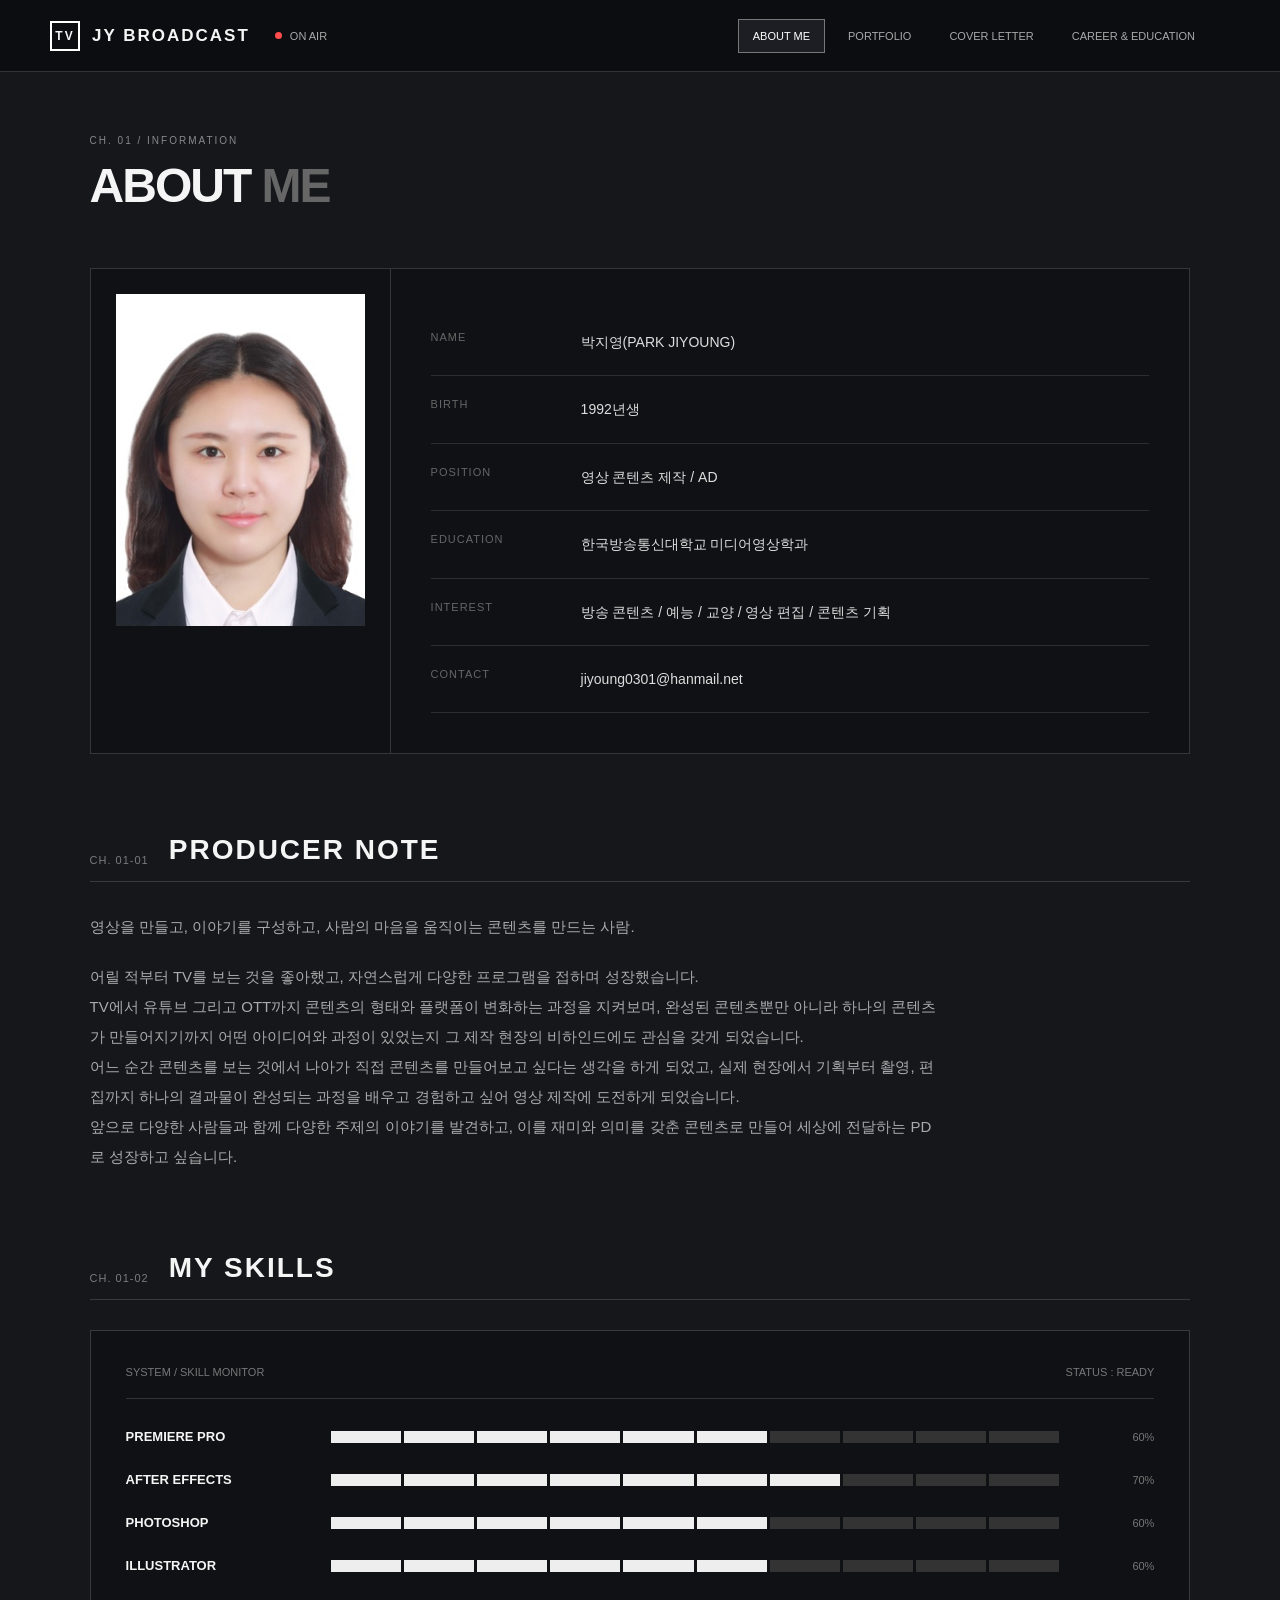
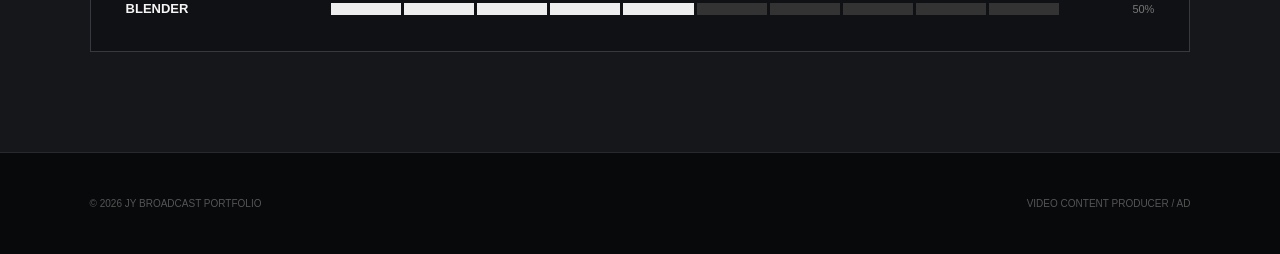
==== index.html @ e248110a "Update index.html" ====
<!DOCTYPE html>
<html lang="ko">

<head>
    <meta charset="UTF-8">
    <meta name="viewport" content="width=device-width, initial-scale=1.0">

    <title>ABOUT ME | JY BROADCAST PORTFOLIO</title>

    <link rel="stylesheet" href="style.css">
</head>


<body>

<div class="tv-screen">


    <!-- =========================================
         HEADER
    ========================================= -->

    <header>

        <a href="index.html" class="station-logo">

            <div class="station-icon">
                TV
            </div>

            JY BROADCAST

        </a>


        <div class="on-air">

            <div class="on-air-dot"></div>

            ON AIR

        </div>


        <nav>

            <a href="index.html" class="active">
                ABOUT ME
            </a>

            <a href="portfolio.html">
                PORTFOLIO
            </a>

            <a href="cover.html">
                COVER LETTER
            </a>

            <a href="career.html">
                CAREER & EDUCATION
            </a>

        </nav>

    </header>



    <!-- =========================================
         ABOUT ME
    ========================================= -->

    <main>

        <section id="about">

            <div class="about-wrapper">


                <span class="section-label">
                    CH. 01 / INFORMATION
                </span>


                <h1 class="section-title">
                    ABOUT
                    <span>ME</span>
                </h1>



                <!-- =================================
                     PROFILE CARD
                ================================= -->

                <div class="broadcast-card profile-card">


                    <!-- PROFILE -->

                    <div class="profile">

                        <div class="profile-photo">

                            <img
                                src="images/이력서사진.png"
                                alt="박지영 프로필 사진"
                            >

                        </div>

                    </div>



                    <!-- BASIC INFORMATION -->

                    <div class="broadcast-info">


                        <div class="info-row">

                            <div class="info-label">
                                NAME
                            </div>

                            <div class="info-content">
                                박지영(PARK JIYOUNG)
                            </div>

                        </div>


                        <div class="info-row">

                            <div class="info-label">
                                BIRTH
                            </div>

                            <div class="info-content">
                                1992년생
                            </div>

                        </div>


                        <div class="info-row">

                            <div class="info-label">
                                POSITION
                            </div>

                            <div class="info-content">
                                영상 콘텐츠 제작 / AD
                            </div>

                        </div>


                        <div class="info-row">

                            <div class="info-label">
                                EDUCATION
                            </div>

                            <div class="info-content">
                                한국방송통신대학교 미디어영상학과
                            </div>

                        </div>


                        <div class="info-row">

                            <div class="info-label">
                                INTEREST
                            </div>

                            <div class="info-content">
                                방송 콘텐츠 / 예능 / 교양 /
                                영상 편집 / 콘텐츠 기획
                            </div>

                        </div>


                        <div class="info-row">

                            <div class="info-label">
                                CONTACT
                            </div>

                            <div class="info-content">
                                jiyoung0301@hanmail.net
                            </div>

                        </div>


                    </div>

                </div>



                <!-- =================================
                     INTRO
                ================================= -->

                <div class="about-intro">

                    <div class="about-section-header">

                        <span>
                            CH. 01-01
                        </span>

                        <h2>
                            PRODUCER NOTE
                        </h2>

                    </div>


                    <div class="intro-text">

                        <p>
                            영상을 만들고, 이야기를 구성하고,
                            사람의 마음을 움직이는 콘텐츠를 만드는 사람.
                        </p>

                        <p>
                          어릴 적부터 TV를 보는 것을 좋아했고, 자연스럽게 다양한 프로그램을 접하며 성장했습니다.<br>
                          TV에서 유튜브 그리고 OTT까지 콘텐츠의 형태와 플랫폼이 변화하는 과정을 지켜보며, 완성된 콘텐츠뿐만 아니라 하나의 콘텐츠가 만들어지기까지 어떤 아이디어와 과정이 있었는지 그 제작 현장의 비하인드에도 관심을 갖게 되었습니다.<br>
                          어느 순간 콘텐츠를 보는 것에서 나아가 직접 콘텐츠를 만들어보고 싶다는 생각을 하게 되었고, 실제 현장에서 기획부터 촬영, 편집까지 하나의 결과물이 완성되는 과정을 배우고 경험하고 싶어 영상 제작에 도전하게 되었습니다.<br>
                          앞으로 다양한 사람들과 함께 다양한 주제의 이야기를 발견하고, 이를 재미와 의미를 갖춘 콘텐츠로 만들어 세상에 전달하는 PD로 성장하고 싶습니다.
                        </p>

                    </div>

                </div>



                <!-- =================================
                     SKILLS
                ================================= -->

                <div class="about-section">


                    <div class="about-section-header">

                        <span>
                            CH. 01-02
                        </span>

                        <h2>
                            MY SKILLS
                        </h2>

                    </div>


                    <div class="skill-console">


                        <div class="console-header">

                            <span>
                                SYSTEM / SKILL MONITOR
                            </span>

                            <span>
                                STATUS : READY
                            </span>

                        </div>



                        <!-- PREMIERE PRO -->

                        <div class="skill-item">

                            <div class="skill-name">
                                PREMIERE PRO
                            </div>

                            <div class="signal">

                                <span class="active"></span>
                                <span class="active"></span>
                                <span class="active"></span>
                                <span class="active"></span>
                                <span class="active"></span>
                                <span class="active"></span>

                                <span></span>
                                <span></span>
                                <span></span>
                                <span></span>

                            </div>

                            <div class="skill-level">
                                60%
                            </div>

                        </div>



                        <!-- AFTER EFFECTS -->

                        <div class="skill-item">

                            <div class="skill-name">
                                AFTER EFFECTS
                            </div>

                            <div class="signal">

                                <span class="active"></span>
                                <span class="active"></span>
                                <span class="active"></span>
                                <span class="active"></span>
                                <span class="active"></span>
                                <span class="active"></span>
                                <span class="active"></span>

                                <span></span>
                                <span></span>
                                <span></span>

                            </div>

                            <div class="skill-level">
                                70%
                            </div>

                        </div>



                        <!-- PHOTOSHOP -->

                        <div class="skill-item">

                            <div class="skill-name">
                                PHOTOSHOP
                            </div>

                            <div class="signal">

                                <span class="active"></span>
                                <span class="active"></span>
                                <span class="active"></span>
                                <span class="active"></span>
                                <span class="active"></span>
                                <span class="active"></span>

                                <span></span>
                                <span></span>
                                <span></span>
                                <span></span>

                            </div>

                            <div class="skill-level">
                                60%
                            </div>

                        </div>



                        <!-- ILLUSTRATOR -->

                        <div class="skill-item">

                            <div class="skill-name">
                                ILLUSTRATOR
                            </div>

                            <div class="signal">

                                <span class="active"></span>
                                <span class="active"></span>
                                <span class="active"></span>
                                <span class="active"></span>
                                <span class="active"></span>
                                <span class="active"></span>

                                <span></span>
                                <span></span>
                                <span></span>
                                <span></span>

                            </div>

                            <div class="skill-level">
                                60%
                            </div>

                        </div>



                        <!-- BLENDER -->

                        <div class="skill-item">

                            <div class="skill-name">
                                BLENDER
                            </div>

                            <div class="signal">

                                <span class="active"></span>
                                <span class="active"></span>
                                <span class="active"></span>
                                <span class="active"></span>
                                <span class="active"></span>

                                <span></span>
                                <span></span>
                                <span></span>
                                <span></span>
                                <span></span>

                            </div>

                            <div class="skill-level">
                                50%
                            </div>

                        </div>


                    </div>

                </div>


            </div>

        </section>

    </main>



    <!-- =========================================
         FOOTER
    ========================================= -->

    <footer>

        <span>
            © 2026 JY BROADCAST PORTFOLIO
        </span>

        <span>
            VIDEO CONTENT PRODUCER / AD
        </span>

    </footer>


</div>


<script src="script.js"></script>

</body>

</html>
---- style.css ----
/* =========================================
   RESET
========================================= */

* {
    margin: 0;
    padding: 0;
    box-sizing: border-box;
}


html {
    scroll-behavior: smooth;
}


body {
    font-family:
        Arial,
        "Noto Sans KR",
        sans-serif;

    background: #101114;
    color: #f5f5f5;

    overflow-x: hidden;
}


a {
    text-decoration: none;
    color: inherit;
}


img {
    display: block;
    max-width: 100%;
}



/* =========================================
   TV SCREEN
========================================= */

.tv-screen {
    width: 100%;
    min-height: 100vh;
    background: #101114;
}



/* =========================================
   HEADER
========================================= */

header {
    position: fixed;

    top: 0;
    left: 0;

    width: 100%;
    height: 72px;

    display: flex;
    align-items: center;

    padding: 0 50px;

    background:
        rgba(12, 13, 16, 0.94);

    border-bottom:
        1px solid #303238;

    backdrop-filter:
        blur(12px);

    z-index: 9999;
}



/* =========================================
   STATION LOGO
========================================= */

.station-logo {
    display: flex;
    align-items: center;

    gap: 12px;

    font-weight: 800;
    letter-spacing: 2px;

    font-size: 17px;

    white-space: nowrap;
}


.station-icon {
    width: 30px;
    height: 30px;

    border:
        2px solid #fff;

    display: flex;
    align-items: center;
    justify-content: center;

    font-size: 12px;
}



/* =========================================
   ON AIR
========================================= */

.on-air {
    display: flex;
    align-items: center;

    gap: 8px;

    margin-right: auto;
    margin-left: 25px;

    font-size: 11px;
    color: #aaa;
}


.on-air-dot {
    width: 7px;
    height: 7px;

    border-radius: 50%;

    background: #ff4d4d;

    animation:
        blink 1.2s infinite;
}


@keyframes blink {

    0% {
        opacity: 1;
    }

    50% {
        opacity: 0.3;
    }

    100% {
        opacity: 1;
    }

}



/* =========================================
   NAVIGATION
========================================= */

nav {
    display: flex;
    align-items: center;

    gap: 8px;

    margin-right: 20px;
}


nav a {
    padding: 10px 14px;

    font-size: 11px;

    color: #aaa;

    border:
        1px solid transparent;

    transition:
        0.25s;
}


nav a:hover {
    color: white;

    border-color:
        #555;

    background:
        #1c1e23;
}


nav a.active {
    color: white;

    border-color:
        #777;

    background:
        #1c1e23;
}



/* =========================================
   COMMON SECTION
========================================= */

section {
    min-height: 100vh;

    padding:
        130px
        7%
        100px;
}


.section-label {
    display: inline-block;

    font-size: 10px;

    letter-spacing: 2px;

    color: #888;

    margin-bottom: 12px;
}


.section-title {
    font-size: 48px;

    letter-spacing: -2px;

    margin-bottom: 55px;
}


.section-title span {
    color: #666;
}



/* =========================================
   ABOUT
========================================= */

#about {
    background: #15171b;
}


.about-wrapper {
    max-width: 1200px;
    margin: auto;
}



/* =========================================
   PROFILE CARD
========================================= */

.broadcast-card {
    display: grid;

    grid-template-columns:
        300px
        1fr;

    border:
        1px solid #34363b;

    background: #101114;

    min-height: 420px;
}


.profile {
    border-right:
        1px solid #34363b;

    padding: 25px;

    display: flex;

    flex-direction: column;

    justify-content: space-between;
}


.profile-photo {
    width: 100%;

    aspect-ratio:
        3 / 4;

    background:
        #292b30;

    display: flex;

    align-items: center;
    justify-content: center;

    overflow: hidden;
}


.profile-photo img {
    width: 100%;
    height: 100%;

    object-fit: cover;
}


.profile-card {
    margin-bottom: 80px;
}



/* =========================================
   BASIC INFORMATION
========================================= */

.broadcast-info {
    padding: 40px;
}


.info-row {
    display: grid;

    grid-template-columns:
        150px
        1fr;

    padding: 22px 0;

    border-bottom:
        1px solid #2b2d32;
}


.info-label {
    color: #666;

    font-size: 11px;

    letter-spacing: 1px;
}


.info-content {
    color: #ddd;

    font-size: 14px;

    line-height: 1.6;
}



/* =========================================
   ABOUT SECTION
========================================= */

.about-section {
    margin-top: 80px;
}


.about-section-header {
    display: flex;

    align-items: flex-end;

    gap: 20px;

    margin-bottom: 30px;

    border-bottom:
        1px solid rgba(255,255,255,0.15);

    padding-bottom: 15px;
}


.about-section-header span {
    font-size: 11px;

    opacity: 0.45;

    letter-spacing: 1px;
}


.about-section-header h2 {
    margin: 0;

    font-size: 28px;

    letter-spacing: 2px;
}



/* =========================================
   PRODUCER NOTE
========================================= */

.about-intro {
    margin-top: 20px;
}


.intro-text {
    max-width: 850px;

    color: #aaa;

    font-size: 15px;

    line-height: 2;
}


.intro-text p + p {
    margin-top: 20px;
}



/* =========================================
   SKILLS
========================================= */

.skill-console {
    border:
        1px solid #37393e;

    background:
        #101114;

    padding: 35px;
}


.console-header {
    display: flex;

    justify-content: space-between;

    padding-bottom: 20px;

    border-bottom:
        1px solid #333;

    margin-bottom: 30px;

    font-size: 11px;

    color: #777;
}


.skill-item {
    display: grid;

    grid-template-columns:
        180px
        1fr
        70px;

    align-items: center;

    gap: 25px;

    margin-bottom: 28px;
}


.skill-item:last-child {
    margin-bottom: 0;
}


.skill-name {
    font-size: 13px;

    font-weight: 700;
}


.signal {
    height: 12px;

    display: flex;

    gap: 3px;
}


.signal span {
    flex: 1;

    background: #333;
}


.signal span.active {
    background: #eee;
}


.skill-level {
    text-align: right;

    font-size: 11px;

    color: #777;
}



/* =========================================
   PORTFOLIO
========================================= */

#portfolio {
    background: #101114;
}


.portfolio-wrapper {
    max-width: 1250px;
    margin: auto;
}


.program-grid {
    display: grid;

    grid-template-columns:
        repeat(2, 1fr);

    gap: 25px;
}


.program {
    position: relative;

    border:
        1px solid #333;

    background:
        #181a1e;

    cursor: pointer;

    overflow: hidden;

    transition:
        0.3s;
}


.program:hover {
    transform:
        translateY(-5px);

    border-color:
        #777;
}



/* =========================================
   PORTFOLIO THUMBNAIL
========================================= */

.program-thumbnail {
    position: relative;

    aspect-ratio:
        16 / 9;

    background:
        linear-gradient(
            135deg,
            #30333a,
            #15171b
        );

    display: flex;

    align-items: center;

    justify-content: center;

    overflow: hidden;
}


.program-thumbnail::before {
    content: "";

    position: absolute;

    inset: 0;

    background:
        repeating-linear-gradient(
            0deg,
            transparent,
            transparent 4px,
            rgba(255,255,255,0.02) 4px,
            rgba(255,255,255,0.02) 5px
        );

    pointer-events: none;

    z-index: 3;
}


.program-thumbnail h3 {
    position: relative;

    font-size: 40px;

    letter-spacing: 3px;

    z-index: 4;
}



/* =========================================
   YOUTUBE THUMBNAIL
========================================= */

.youtube-thumbnail img {
    width: 100%;
    height: 100%;

    object-fit: cover;
}


.youtube-play-button {
    position: absolute;

    left: 50%;
    top: 50%;

    transform:
        translate(-50%, -50%);

    width: 68px;
    height: 48px;

    display: flex;

    align-items: center;
    justify-content: center;

    background:
        rgba(0,0,0,0.75);

    color: #fff;

    border-radius: 10px;

    font-size: 21px;

    z-index: 5;

    transition:
        transform 0.25s ease,
        background 0.25s ease;
}


.youtube-thumbnail:hover
.youtube-play-button {
    transform:
        translate(-50%, -50%)
        scale(1.1);

    background:
        rgba(0,0,0,0.9);
}


.youtube-thumbnail::after {
    content: "";

    position: absolute;

    inset: 0;

    background:
        rgba(0,0,0,0);

    transition:
        0.25s;

    z-index: 3;

    pointer-events: none;
}


.youtube-thumbnail:hover::after {
    background:
        rgba(0,0,0,0.12);
}



/* =========================================
   PROGRAM INFO
========================================= */

.program-info {
    padding: 22px;

    border-top:
        1px solid #333;
}


.program-meta {
    display: flex;

    justify-content: space-between;

    gap: 20px;

    font-size: 9px;

    color: #666;

    margin-bottom: 10px;
}


.program-info h2 {
    font-size: 20px;

    line-height: 1.4;

    margin-bottom: 7px;
}


.program-info h5 {
    font-size: 10px;

    font-weight: 500;

    letter-spacing: 1px;

    color: #777;

    margin-bottom: 14px;
}


.program-info p {
    color: #777;

    font-size: 12px;

    line-height: 1.7;
}



/* =========================================
   PORTFOLIO SLIDER
========================================= */

.portfolio-slider {
    position: relative;

    width: 100%;

    aspect-ratio:
        16 / 9;

    overflow: hidden;
}


.portfolio-slide {
    position: absolute;

    inset: 0;

    width: 100%;
    height: 100%;

    object-fit: cover;

    opacity: 0;

    transition:
        opacity 0.35s ease;

    pointer-events: none;

    z-index: 1;
}


.portfolio-slide.active {
    opacity: 1;

    pointer-events: auto;

    z-index: 2;
}



/* =========================================
   SLIDER ARROW
========================================= */

.slider-arrow {
    position: absolute;

    top: 50%;

    transform:
        translateY(-50%);

    width: 42px;
    height: 42px;

    border:
        1px solid rgba(255,255,255,0.35);

    background:
        rgba(10,11,14,0.65);

    color: #fff;

    font-size: 30px;

    font-family:
        Arial,
        sans-serif;

    line-height: 1;

    display: flex;

    align-items: center;
    justify-content: center;

    cursor: pointer;

    z-index: 10;

    opacity: 0;

    transition:
        opacity 0.25s,
        background 0.25s,
        border-color 0.25s;
}


.portfolio-slider:hover
.slider-arrow {
    opacity: 1;
}


.slider-prev {
    left: 15px;
}


.slider-next {
    right: 15px;
}


.slider-arrow:hover {
    background:
        rgba(255,255,255,0.15);

    border-color:
        #aaa;
}


.slider-counter {
    position: absolute;

    right: 15px;
    bottom: 12px;

    z-index: 10;

    padding:
        5px 8px;

    background:
        rgba(10,11,14,0.7);

    border:
        1px solid rgba(255,255,255,0.15);

    font-size: 9px;

    letter-spacing: 1px;

    color: #aaa;
}


.current-slide {
    color: #fff;
}


.counter-divider {
    margin:
        0 2px;
}



/* =========================================
   COVER LETTER
========================================= */

#cover {
    background: #0f1013;
}


.cover-wrapper {
    max-width: 1000px;
    margin: auto;
}


.program-sheet {
    border-top:
        2px solid #eee;
}


.cover-row {
    display: grid;

    grid-template-columns:
        220px
        1fr;

    gap: 50px;

    padding: 45px 0;

    border-bottom:
        1px solid #303238;
}


.cover-question {
    font-size: 18px;

    font-weight: 700;

    line-height: 1.5;
}


.cover-question small {
    display: block;

    font-size: 9px;

    color: #666;

    margin-top: 8px;

    letter-spacing: 1px;
}


.cover-answer {
    color: #999;

    font-size: 14px;

    line-height: 2;
}



/* =========================================
   CAREER TIMELINE
========================================= */

#career {
    background: #15171b;
}


.timeline {
    position: relative;

    padding-left: 30px;
}


.timeline::before {
    content: "";

    position: absolute;

    left: 5px;

    top: 0;
    bottom: 0;

    width: 1px;

    background:
        rgba(255,255,255,0.2);
}


.timeline-item {
    position: relative;

    display: grid;

    grid-template-columns:
        180px
        1fr;

    gap: 35px;

    padding-bottom: 55px;
}


.timeline-item::before {
    content: "";

    position: absolute;

    left: -29px;

    top: 5px;

    width: 9px;
    height: 9px;

    border-radius: 50%;

    background:
        #eee;

    box-shadow:
        0 0 0 4px
        rgba(255,255,255,0.05);
}


.timeline-date {
    font-size: 12px;

    opacity: 0.5;

    letter-spacing: 1px;

    padding-top: 3px;
}


.timeline-content h3 {
    margin:
        0 0 8px;

    font-size: 20px;

    letter-spacing: 1px;
}


.timeline-role {
    display: inline-block;

    margin-bottom: 15px;

    font-size: 12px;

    opacity: 0.55;
}


.timeline-content ul {
    margin: 0;

    padding-left: 18px;
}


.timeline-content li {
    margin-bottom: 7px;

    font-size: 13px;

    line-height: 1.7;

    opacity: 0.7;
}



/* =========================================
   EDUCATION
========================================= */

.education-grid {
    display: grid;

    grid-template-columns:
        repeat(2, 1fr);

    gap: 15px;
}


.education-item {
    padding: 25px;

    border:
        1px solid rgba(255,255,255,0.12);

    background:
        rgba(255,255,255,0.025);

    transition:
        0.3s;
}


.education-item:hover {
    transform:
        translateY(-4px);

    border-color:
        rgba(255,255,255,0.3);
}


.education-year {
    display: block;

    font-size: 11px;

    opacity: 0.45;

    margin-bottom: 15px;
}


.education-item h3 {
    margin:
        0 0 8px;

    font-size: 18px;
}


.education-item p {
    margin:
        0 0 6px;

    font-size: 14px;
}


.education-item small {
    opacity: 0.45;
}



/* =========================================
   TRAINING & ACTIVITIES
========================================= */

.activity-list {
    display: flex;

    flex-direction: column;

    gap: 1px;
}


.activity-item {
    display: grid;

    grid-template-columns:
        180px
        1fr;

    gap: 30px;

    padding: 25px;

    background:
        rgba(255,255,255,0.025);

    border:
        1px solid rgba(255,255,255,0.08);
}


.activity-date {
    font-size: 11px;

    opacity: 0.45;

    letter-spacing: 1px;
}


.activity-item h3 {
    margin:
        0 0 7px;

    font-size: 17px;
}


.activity-item p {
    margin:
        0 0 8px;

    font-size: 14px;
}


.activity-item span {
    font-size: 12px;

    opacity: 0.5;

    line-height: 1.6;
}



/* =========================================
   CERTIFICATES
========================================= */

.certificate-grid {
    display: grid;

    grid-template-columns:
        repeat(3, 1fr);

    gap: 10px;
}


.certificate-item {
    display: flex;

    flex-direction: column;

    gap: 8px;

    padding: 22px;

    border:
        1px solid rgba(255,255,255,0.1);

    background:
        rgba(255,255,255,0.025);
}


.certificate-item span {
    font-size: 10px;

    opacity: 0.4;
}


.certificate-item strong {
    font-size: 14px;

    line-height: 1.5;
}


.certificate-item small {
    font-size: 10px;

    opacity: 0.45;
}



/* =========================================
   FOOTER
========================================= */

footer {
    padding:
        45px 7%;

    background:
        #08090b;

    border-top:
        1px solid #27292d;

    display: flex;

    justify-content: space-between;

    font-size: 10px;

    color: #555;
}



/* =========================================
   MOBILE
========================================= */

@media (max-width: 900px) {

    header {
        padding:
            0 20px;
    }


    .station-logo {
        font-size: 12px;
    }


    .on-air {
        display: none;
    }


    nav {
        gap: 0;

        margin-right: 0;
    }


    nav a {
        padding:
            7px;

        font-size: 9px;
    }


    section {
        padding:
            110px
            6%
            70px;
    }


    .section-title {
        font-size: 40px;

        margin-bottom: 40px;
    }


    .broadcast-card {
        grid-template-columns:
            1fr;
    }


    .profile {
        border-right: none;

        border-bottom:
            1px solid #34363b;
    }


    .profile-photo {
        max-width: 200px;
    }


    .broadcast-info {
        padding: 25px;
    }


    .info-row {
        grid-template-columns:
            100px
            1fr;
    }


    .skill-item {
        grid-template-columns:
            110px
            1fr
            45px;

        gap: 10px;
    }


    .program-grid {
        grid-template-columns:
            1fr;
    }


    .cover-row {
        grid-template-columns:
            1fr;

        gap: 15px;

        padding:
            30px 0;
    }


    .timeline-item {
        grid-template-columns:
            1fr;

        gap: 10px;
    }


    .education-grid {
        grid-template-columns:
            1fr;
    }


    .activity-item {
        grid-template-columns:
            1fr;

        gap: 12px;
    }


    .certificate-grid {
        grid-template-columns:
            1fr;
    }


    footer {
        flex-direction: column;

        gap: 10px;
    }


    .slider-arrow {
        width: 36px;
        height: 36px;

        font-size: 25px;

        opacity: 1;
    }


    .slider-prev {
        left: 8px;
    }


    .slider-next {
        right: 8px;
    }


    .slider-counter {
        right: 10px;
        bottom: 8px;
    }

}


@media (max-width: 600px) {

    header {
        height: 62px;
    }


    .station-icon {
        width: 26px;
        height: 26px;

        font-size: 10px;
    }


    .station-logo {
        font-size: 10px;

        gap: 7px;
    }


    nav a {
        padding:
            6px 5px;

        font-size: 8px;
    }


    .hero-title {
        font-size: 48px;
    }


    .skill-console {
        padding: 20px;
    }


    .console-header {
        font-size: 9px;
    }


    .skill-name {
        font-size: 10px;
    }


    .skill-level {
        font-size: 9px;
    }


    .program-info {
        padding: 18px;
    }


    .program-info h2 {
        font-size: 17px;
    }


    .program-meta {
        font-size: 8px;
    }

}
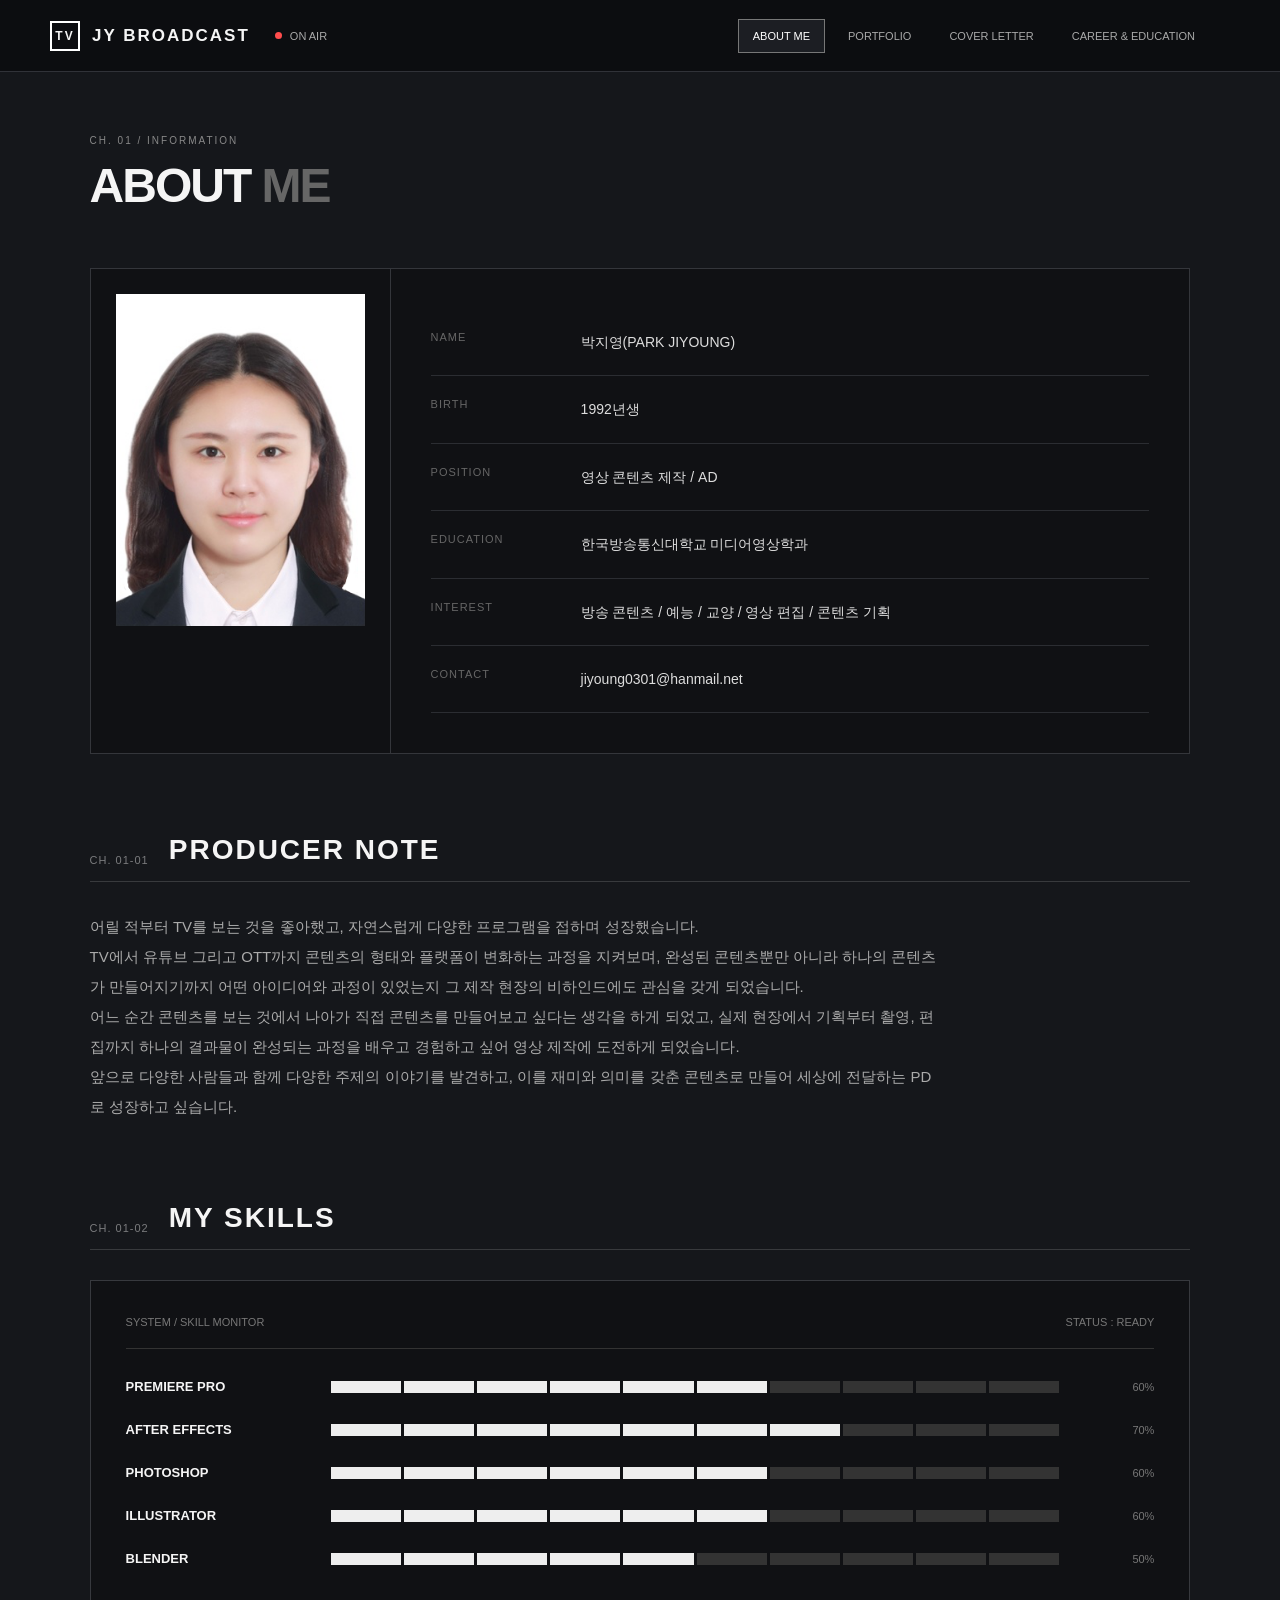
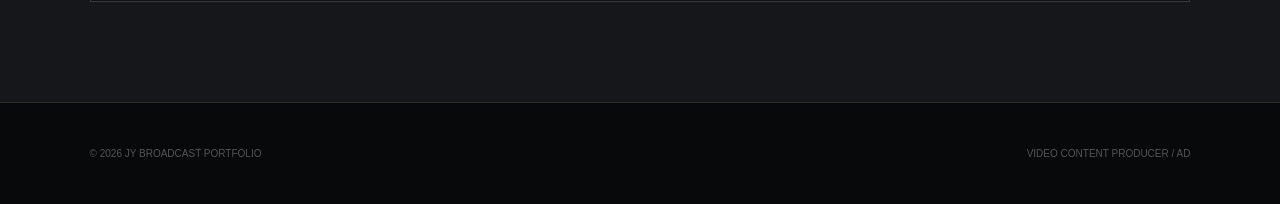
==== commit ed0e5516: "Refactor index.html structure and content" ====
--- a/index.html
+++ b/index.html
@@ -223,12 +223,6 @@
 
 
                     <div class="intro-text">
-
-                        <p>
-                            영상을 만들고, 이야기를 구성하고,
-                            사람의 마음을 움직이는 콘텐츠를 만드는 사람.
-                        </p>
-
                         <p>
                           어릴 적부터 TV를 보는 것을 좋아했고, 자연스럽게 다양한 프로그램을 접하며 성장했습니다.<br>
                           TV에서 유튜브 그리고 OTT까지 콘텐츠의 형태와 플랫폼이 변화하는 과정을 지켜보며, 완성된 콘텐츠뿐만 아니라 하나의 콘텐츠가 만들어지기까지 어떤 아이디어와 과정이 있었는지 그 제작 현장의 비하인드에도 관심을 갖게 되었습니다.<br>
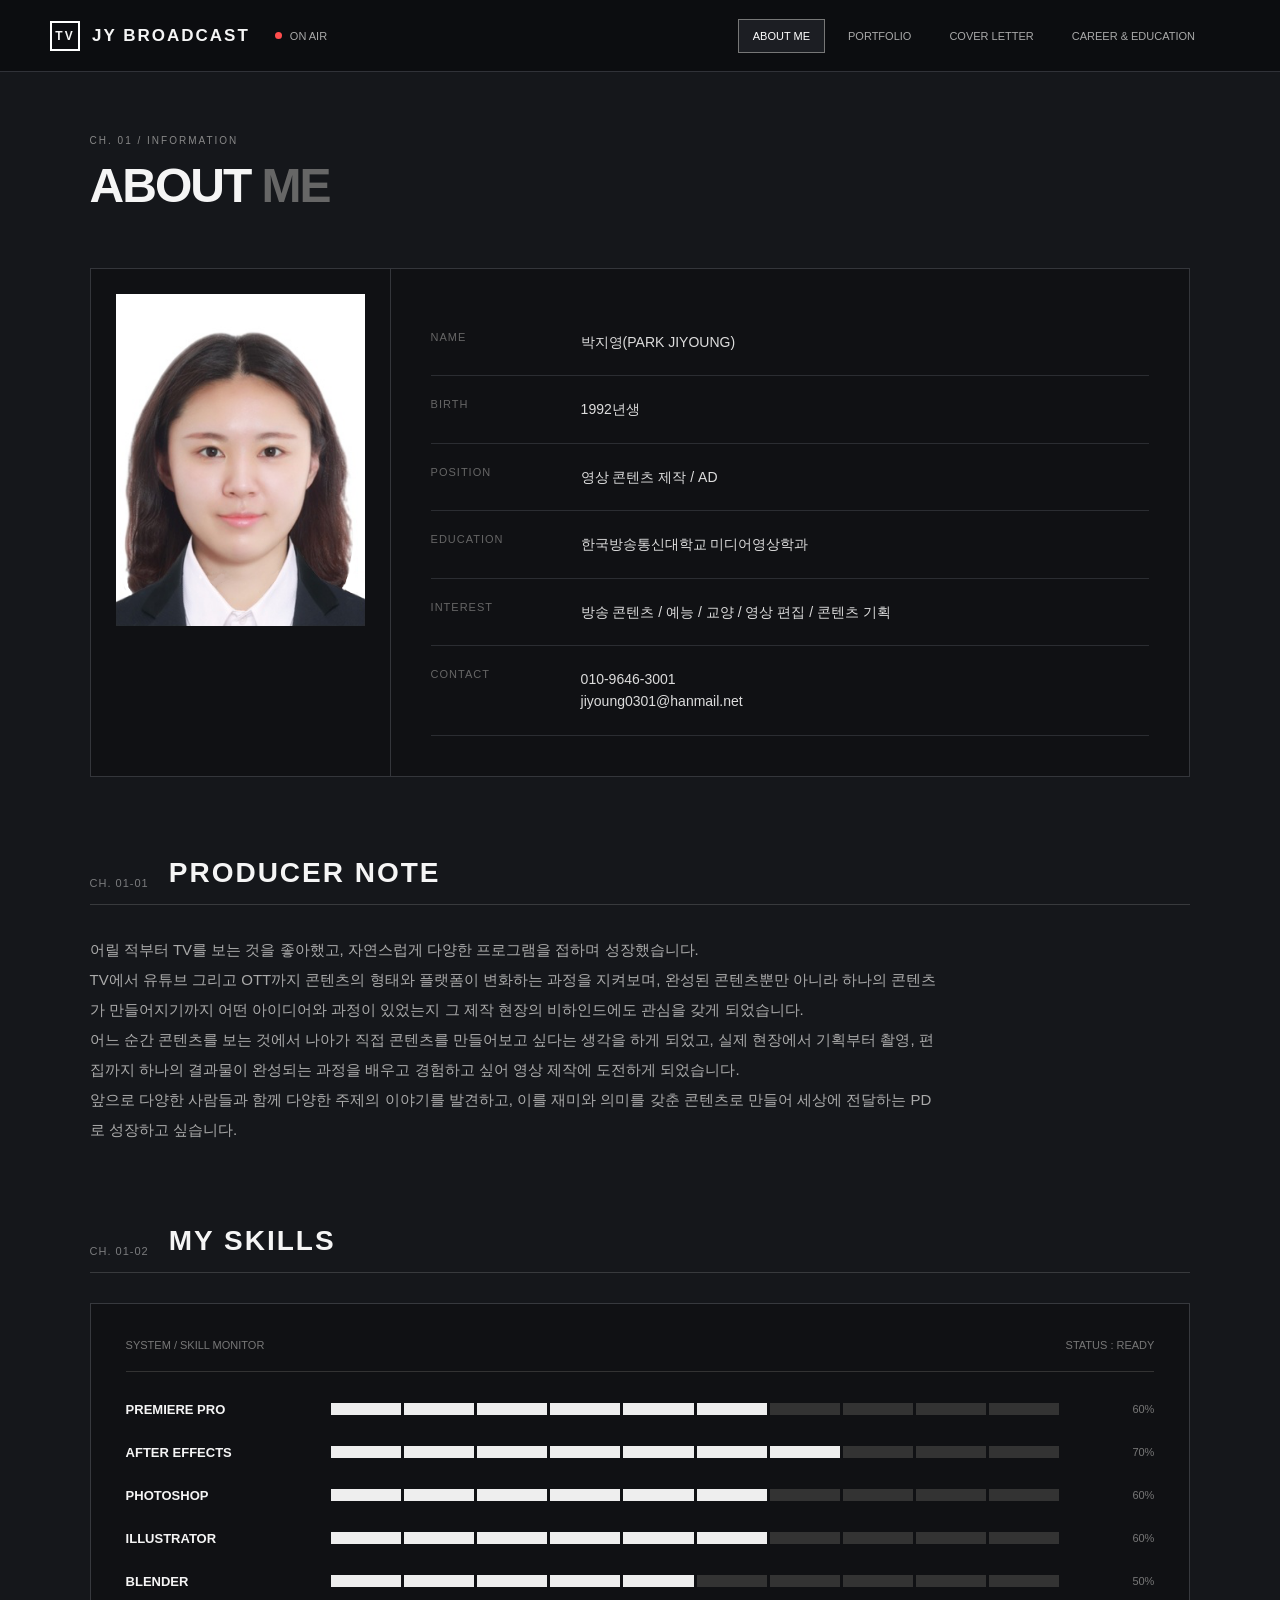
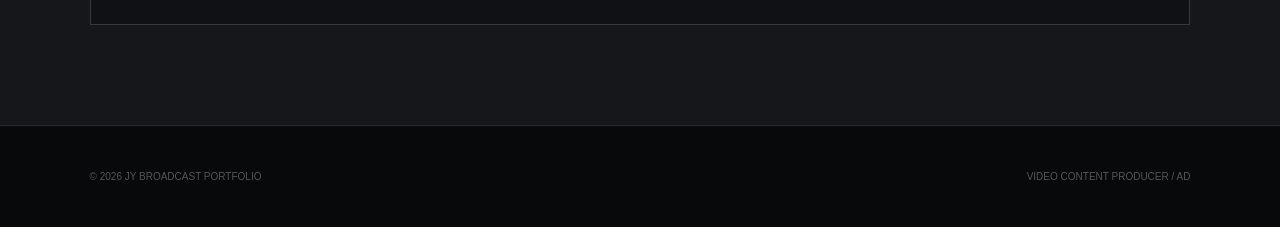
==== commit b666527d: "Add files via upload" ====
--- a/index.html
+++ b/index.html
@@ -190,8 +190,16 @@
                                 CONTACT
                             </div>
 
-                            <div class="info-content">
-                                jiyoung0301@hanmail.net
+                            <div class="info-content contact-info">
+
+                                <div>
+                                    010-9646-3001
+                                </div>
+
+                                <div>
+                                    jiyoung0301@hanmail.net
+                                </div>
+
                             </div>
 
                         </div>
@@ -223,6 +231,7 @@
 
 
                     <div class="intro-text">
+
                         <p>
                           어릴 적부터 TV를 보는 것을 좋아했고, 자연스럽게 다양한 프로그램을 접하며 성장했습니다.<br>
                           TV에서 유튜브 그리고 OTT까지 콘텐츠의 형태와 플랫폼이 변화하는 과정을 지켜보며, 완성된 콘텐츠뿐만 아니라 하나의 콘텐츠가 만들어지기까지 어떤 아이디어와 과정이 있었는지 그 제작 현장의 비하인드에도 관심을 갖게 되었습니다.<br>
@@ -469,4 +478,4 @@
 
 </body>
 
-</html>
+</html>
--- a/style.css
+++ b/style.css
@@ -8,11 +8,9 @@
     box-sizing: border-box;
 }
 
-
 html {
     scroll-behavior: smooth;
 }
-
 
 body {
     font-family:
@@ -26,18 +24,15 @@
     overflow-x: hidden;
 }
 
-
 a {
     text-decoration: none;
     color: inherit;
 }
 
-
 img {
     display: block;
     max-width: 100%;
 }
-
 
 
 /* =========================================
@@ -51,14 +46,12 @@
 }
 
 
-
 /* =========================================
    HEADER
 ========================================= */
 
 header {
     position: fixed;
-
     top: 0;
     left: 0;
 
@@ -70,18 +63,14 @@
 
     padding: 0 50px;
 
-    background:
-        rgba(12, 13, 16, 0.94);
-
-    border-bottom:
-        1px solid #303238;
-
-    backdrop-filter:
-        blur(12px);
+    background: rgba(12, 13, 16, 0.94);
+
+    border-bottom: 1px solid #303238;
+
+    backdrop-filter: blur(12px);
 
     z-index: 9999;
 }
-
 
 
 /* =========================================
@@ -96,19 +85,16 @@
 
     font-weight: 800;
     letter-spacing: 2px;
-
     font-size: 17px;
 
     white-space: nowrap;
 }
-
 
 .station-icon {
     width: 30px;
     height: 30px;
 
-    border:
-        2px solid #fff;
+    border: 2px solid #fff;
 
     display: flex;
     align-items: center;
@@ -118,7 +104,6 @@
 }
 
 
-
 /* =========================================
    ON AIR
 ========================================= */
@@ -135,7 +120,6 @@
     font-size: 11px;
     color: #aaa;
 }
-
 
 .on-air-dot {
     width: 7px;
@@ -145,10 +129,8 @@
 
     background: #ff4d4d;
 
-    animation:
-        blink 1.2s infinite;
-}
-
+    animation: blink 1.2s infinite;
+}
 
 @keyframes blink {
 
@@ -163,9 +145,7 @@
     100% {
         opacity: 1;
     }
-
-}
-
+}
 
 
 /* =========================================
@@ -180,7 +160,6 @@
 
     margin-right: 20px;
 }
-
 
 nav a {
     padding: 10px 14px;
@@ -189,35 +168,27 @@
 
     color: #aaa;
 
-    border:
-        1px solid transparent;
+    border: 1px solid transparent;
 
     transition:
-        0.25s;
-}
-
+        0.25s ease;
+}
 
 nav a:hover {
     color: white;
 
-    border-color:
-        #555;
-
-    background:
-        #1c1e23;
-}
-
+    border-color: #555;
+
+    background: #1c1e23;
+}
 
 nav a.active {
     color: white;
 
-    border-color:
-        #777;
-
-    background:
-        #1c1e23;
-}
-
+    border-color: #777;
+
+    background: #1c1e23;
+}
 
 
 /* =========================================
@@ -233,7 +204,6 @@
         100px;
 }
 
-
 .section-label {
     display: inline-block;
 
@@ -246,7 +216,6 @@
     margin-bottom: 12px;
 }
 
-
 .section-title {
     font-size: 48px;
 
@@ -255,13 +224,11 @@
     margin-bottom: 55px;
 }
 
-
 .section-title span {
     color: #666;
 }
 
 
-
 /* =========================================
    ABOUT
 ========================================= */
@@ -270,12 +237,11 @@
     background: #15171b;
 }
 
-
 .about-wrapper {
     max-width: 1200px;
+
     margin: auto;
 }
-
 
 
 /* =========================================
@@ -289,46 +255,37 @@
         300px
         1fr;
 
-    border:
-        1px solid #34363b;
+    border: 1px solid #34363b;
 
     background: #101114;
 
     min-height: 420px;
 }
 
-
 .profile {
-    border-right:
-        1px solid #34363b;
+    border-right: 1px solid #34363b;
 
     padding: 25px;
 
     display: flex;
-
     flex-direction: column;
 
     justify-content: space-between;
 }
-
 
 .profile-photo {
     width: 100%;
 
-    aspect-ratio:
-        3 / 4;
-
-    background:
-        #292b30;
-
-    display: flex;
-
+    aspect-ratio: 3 / 4;
+
+    background: #292b30;
+
+    display: flex;
     align-items: center;
     justify-content: center;
 
     overflow: hidden;
 }
-
 
 .profile-photo img {
     width: 100%;
@@ -337,13 +294,11 @@
     object-fit: cover;
 }
 
-
 .profile-card {
     margin-bottom: 80px;
 }
 
 
-
 /* =========================================
    BASIC INFORMATION
 ========================================= */
@@ -351,7 +306,6 @@
 .broadcast-info {
     padding: 40px;
 }
-
 
 .info-row {
     display: grid;
@@ -362,10 +316,8 @@
 
     padding: 22px 0;
 
-    border-bottom:
-        1px solid #2b2d32;
-}
-
+    border-bottom: 1px solid #2b2d32;
+}
 
 .info-label {
     color: #666;
@@ -375,7 +327,6 @@
     letter-spacing: 1px;
 }
 
-
 .info-content {
     color: #ddd;
 
@@ -385,7 +336,6 @@
 }
 
 
-
 /* =========================================
    ABOUT SECTION
 ========================================= */
@@ -394,7 +344,6 @@
     margin-top: 80px;
 }
 
-
 .about-section-header {
     display: flex;
 
@@ -405,11 +354,10 @@
     margin-bottom: 30px;
 
     border-bottom:
-        1px solid rgba(255,255,255,0.15);
+        1px solid rgba(255, 255, 255, 0.15);
 
     padding-bottom: 15px;
 }
-
 
 .about-section-header span {
     font-size: 11px;
@@ -419,7 +367,6 @@
     letter-spacing: 1px;
 }
 
-
 .about-section-header h2 {
     margin: 0;
 
@@ -429,7 +376,6 @@
 }
 
 
-
 /* =========================================
    PRODUCER NOTE
 ========================================= */
@@ -438,7 +384,6 @@
     margin-top: 20px;
 }
 
-
 .intro-text {
     max-width: 850px;
 
@@ -449,28 +394,23 @@
     line-height: 2;
 }
 
-
 .intro-text p + p {
     margin-top: 20px;
 }
 
 
-
 /* =========================================
    SKILLS
 ========================================= */
 
 .skill-console {
-    border:
-        1px solid #37393e;
-
-    background:
-        #101114;
+    border: 1px solid #37393e;
+
+    background: #101114;
 
     padding: 35px;
 }
 
-
 .console-header {
     display: flex;
 
@@ -478,8 +418,7 @@
 
     padding-bottom: 20px;
 
-    border-bottom:
-        1px solid #333;
+    border-bottom: 1px solid #333;
 
     margin-bottom: 30px;
 
@@ -487,7 +426,6 @@
 
     color: #777;
 }
-
 
 .skill-item {
     display: grid;
@@ -504,19 +442,16 @@
     margin-bottom: 28px;
 }
 
-
 .skill-item:last-child {
     margin-bottom: 0;
 }
 
-
 .skill-name {
     font-size: 13px;
 
     font-weight: 700;
 }
 
-
 .signal {
     height: 12px;
 
@@ -525,19 +460,16 @@
     gap: 3px;
 }
 
-
 .signal span {
     flex: 1;
 
     background: #333;
 }
 
-
 .signal span.active {
     background: #eee;
 }
 
-
 .skill-level {
     text-align: right;
 
@@ -547,7 +479,6 @@
 }
 
 
-
 /* =========================================
    PORTFOLIO
 ========================================= */
@@ -556,12 +487,231 @@
     background: #101114;
 }
 
-
 .portfolio-wrapper {
     max-width: 1250px;
+
     margin: auto;
 }
 
+
+/* =========================================
+   PORTFOLIO LAYOUT
+========================================= */
+
+.portfolio-layout {
+    display: grid;
+
+    grid-template-columns:
+        220px
+        1fr;
+
+    gap: 45px;
+
+    align-items: start;
+}
+
+
+/* =========================================
+   PORTFOLIO MENU
+========================================= */
+
+.portfolio-menu {
+    position: sticky;
+
+    top: 110px;
+
+    border: 1px solid #333;
+
+    background: #15171b;
+}
+
+.portfolio-menu-header {
+    display: flex;
+
+    justify-content: space-between;
+
+    padding: 18px 20px;
+
+    border-bottom: 1px solid #333;
+
+    font-size: 9px;
+
+    letter-spacing: 1.5px;
+
+    color: #666;
+}
+
+
+/* =========================================
+   CATEGORY BUTTON
+========================================= */
+
+.portfolio-category {
+    width: 100%;
+
+    min-height: 68px;
+
+    padding: 15px 20px;
+
+    display: grid;
+
+    grid-template-columns:
+        35px
+        1fr;
+
+    align-items: center;
+
+    gap: 10px;
+
+    border: none;
+
+    border-bottom: 1px solid #292b30;
+
+    background: transparent;
+
+    color: #777;
+
+    font-family: inherit;
+
+    text-align: left;
+
+    cursor: pointer;
+
+    transition:
+        background 0.25s ease,
+        color 0.25s ease,
+        padding-left 0.25s ease;
+}
+
+.portfolio-category:hover {
+    background: #1c1e23;
+
+    color: #fff;
+
+    padding-left: 25px;
+}
+
+.portfolio-category.active {
+    background: #1c1e23;
+
+    color: #fff;
+
+    padding-left: 25px;
+}
+
+.category-number {
+    font-size: 9px;
+
+    color: #555;
+
+    letter-spacing: 1px;
+}
+
+.portfolio-category.active .category-number {
+    color: #aaa;
+}
+
+.category-name {
+    font-size: 12px;
+
+    line-height: 1.5;
+
+    letter-spacing: 0.5px;
+}
+
+
+/* =========================================
+   MENU FOOTER
+========================================= */
+
+.portfolio-menu-footer {
+    display: flex;
+
+    justify-content: space-between;
+
+    padding: 15px 20px;
+
+    font-size: 8px;
+
+    letter-spacing: 1px;
+
+    color: #444;
+}
+
+
+/* =========================================
+   RIGHT PROJECT AREA
+========================================= */
+
+.portfolio-project-area {
+    min-width: 0;
+}
+
+
+/* =========================================
+   PROJECT HEADER
+========================================= */
+
+.portfolio-project-header {
+    display: flex;
+
+    justify-content: space-between;
+
+    align-items: flex-end;
+
+    margin-bottom: 30px;
+
+    padding-bottom: 18px;
+
+    border-bottom: 1px solid #333;
+}
+
+.portfolio-current-label {
+    display: block;
+
+    margin-bottom: 8px;
+
+    font-size: 9px;
+
+    letter-spacing: 2px;
+
+    color: #666;
+}
+
+.portfolio-current-title {
+    margin: 0;
+
+    font-size: 27px;
+
+    letter-spacing: 1px;
+}
+
+.portfolio-project-count {
+    display: flex;
+
+    align-items: center;
+
+    gap: 10px;
+
+    font-size: 9px;
+
+    letter-spacing: 1px;
+
+    color: #555;
+}
+
+.portfolio-project-count strong {
+    font-size: 18px;
+
+    font-weight: 500;
+
+    color: #eee;
+}
+
+
+/* =========================================
+   PROJECT GRID
+========================================= */
 
 .program-grid {
     display: grid;
@@ -572,33 +722,64 @@
     gap: 25px;
 }
 
-
 .program {
     position: relative;
 
-    border:
-        1px solid #333;
-
-    background:
-        #181a1e;
+    display: block;
+
+    border: 1px solid #333;
+
+    background: #181a1e;
 
     cursor: pointer;
 
     overflow: hidden;
 
     transition:
-        0.3s;
-}
-
+        transform 0.3s ease,
+        border-color 0.3s ease,
+        opacity 0.3s ease;
+}
 
 .program:hover {
-    transform:
-        translateY(-5px);
-
-    border-color:
-        #777;
-}
-
+    transform: translateY(-5px);
+
+    border-color: #777;
+}
+
+
+/* =========================================
+   FILTER HIDDEN
+========================================= */
+
+.program.hidden {
+    display: none;
+}
+
+
+/* =========================================
+   PORTFOLIO EMPTY
+========================================= */
+
+.portfolio-empty {
+    display: none;
+
+    padding: 80px 20px;
+
+    border: 1px solid #333;
+
+    text-align: center;
+
+    color: #555;
+
+    font-size: 10px;
+
+    letter-spacing: 2px;
+}
+
+.portfolio-empty.show {
+    display: block;
+}
 
 
 /* =========================================
@@ -608,8 +789,7 @@
 .program-thumbnail {
     position: relative;
 
-    aspect-ratio:
-        16 / 9;
+    aspect-ratio: 16 / 9;
 
     background:
         linear-gradient(
@@ -621,12 +801,10 @@
     display: flex;
 
     align-items: center;
-
     justify-content: center;
 
     overflow: hidden;
 }
-
 
 .program-thumbnail::before {
     content: "";
@@ -640,15 +818,14 @@
             0deg,
             transparent,
             transparent 4px,
-            rgba(255,255,255,0.02) 4px,
-            rgba(255,255,255,0.02) 5px
+            rgba(255, 255, 255, 0.02) 4px,
+            rgba(255, 255, 255, 0.02) 5px
         );
 
     pointer-events: none;
 
     z-index: 3;
 }
-
 
 .program-thumbnail h3 {
     position: relative;
@@ -659,7 +836,6 @@
 
     z-index: 4;
 }
-
 
 
 /* =========================================
@@ -673,7 +849,6 @@
     object-fit: cover;
 }
 
-
 .youtube-play-button {
     position: absolute;
 
@@ -692,7 +867,7 @@
     justify-content: center;
 
     background:
-        rgba(0,0,0,0.75);
+        rgba(0, 0, 0, 0.75);
 
     color: #fff;
 
@@ -707,17 +882,14 @@
         background 0.25s ease;
 }
 
-
-.youtube-thumbnail:hover
-.youtube-play-button {
+.youtube-thumbnail:hover .youtube-play-button {
     transform:
         translate(-50%, -50%)
         scale(1.1);
 
     background:
-        rgba(0,0,0,0.9);
-}
-
+        rgba(0, 0, 0, 0.9);
+}
 
 .youtube-thumbnail::after {
     content: "";
@@ -727,7 +899,7 @@
     inset: 0;
 
     background:
-        rgba(0,0,0,0);
+        rgba(0, 0, 0, 0);
 
     transition:
         0.25s;
@@ -737,12 +909,10 @@
     pointer-events: none;
 }
 
-
 .youtube-thumbnail:hover::after {
     background:
-        rgba(0,0,0,0.12);
-}
-
+        rgba(0, 0, 0, 0.12);
+}
 
 
 /* =========================================
@@ -752,10 +922,8 @@
 .program-info {
     padding: 22px;
 
-    border-top:
-        1px solid #333;
-}
-
+    border-top: 1px solid #333;
+}
 
 .program-meta {
     display: flex;
@@ -770,7 +938,6 @@
 
     margin-bottom: 10px;
 }
-
 
 .program-info h2 {
     font-size: 20px;
@@ -780,7 +947,6 @@
     margin-bottom: 7px;
 }
 
-
 .program-info h5 {
     font-size: 10px;
 
@@ -793,7 +959,6 @@
     margin-bottom: 14px;
 }
 
-
 .program-info p {
     color: #777;
 
@@ -803,7 +968,6 @@
 }
 
 
-
 /* =========================================
    PORTFOLIO SLIDER
 ========================================= */
@@ -813,12 +977,10 @@
 
     width: 100%;
 
-    aspect-ratio:
-        16 / 9;
+    aspect-ratio: 16 / 9;
 
     overflow: hidden;
 }
-
 
 .portfolio-slide {
     position: absolute;
@@ -840,7 +1002,6 @@
     z-index: 1;
 }
 
-
 .portfolio-slide.active {
     opacity: 1;
 
@@ -850,7 +1011,6 @@
 }
 
 
-
 /* =========================================
    SLIDER ARROW
 ========================================= */
@@ -867,10 +1027,10 @@
     height: 42px;
 
     border:
-        1px solid rgba(255,255,255,0.35);
+        1px solid rgba(255, 255, 255, 0.35);
 
     background:
-        rgba(10,11,14,0.65);
+        rgba(10, 11, 14, 0.65);
 
     color: #fff;
 
@@ -899,32 +1059,31 @@
         border-color 0.25s;
 }
 
-
-.portfolio-slider:hover
-.slider-arrow {
+.portfolio-slider:hover .slider-arrow {
     opacity: 1;
 }
-
 
 .slider-prev {
     left: 15px;
 }
 
-
 .slider-next {
     right: 15px;
 }
 
-
 .slider-arrow:hover {
     background:
-        rgba(255,255,255,0.15);
+        rgba(255, 255, 255, 0.15);
 
     border-color:
         #aaa;
 }
 
 
+/* =========================================
+   SLIDER COUNTER
+========================================= */
+
 .slider-counter {
     position: absolute;
 
@@ -933,14 +1092,13 @@
 
     z-index: 10;
 
-    padding:
-        5px 8px;
+    padding: 5px 8px;
 
     background:
-        rgba(10,11,14,0.7);
+        rgba(10, 11, 14, 0.7);
 
     border:
-        1px solid rgba(255,255,255,0.15);
+        1px solid rgba(255, 255, 255, 0.15);
 
     font-size: 9px;
 
@@ -948,12 +1106,10 @@
 
     color: #aaa;
 }
-
 
 .current-slide {
     color: #fff;
 }
-
 
 .counter-divider {
     margin:
@@ -961,7 +1117,6 @@
 }
 
 
-
 /* =========================================
    COVER LETTER
 ========================================= */
@@ -970,18 +1125,15 @@
     background: #0f1013;
 }
 
-
 .cover-wrapper {
     max-width: 1000px;
+
     margin: auto;
 }
 
-
 .program-sheet {
-    border-top:
-        2px solid #eee;
-}
-
+    border-top: 2px solid #eee;
+}
 
 .cover-row {
     display: grid;
@@ -994,10 +1146,8 @@
 
     padding: 45px 0;
 
-    border-bottom:
-        1px solid #303238;
-}
-
+    border-bottom: 1px solid #303238;
+}
 
 .cover-question {
     font-size: 18px;
@@ -1007,7 +1157,6 @@
     line-height: 1.5;
 }
 
-
 .cover-question small {
     display: block;
 
@@ -1020,7 +1169,6 @@
     letter-spacing: 1px;
 }
 
-
 .cover-answer {
     color: #999;
 
@@ -1030,7 +1178,6 @@
 }
 
 
-
 /* =========================================
    CAREER TIMELINE
 ========================================= */
@@ -1039,14 +1186,12 @@
     background: #15171b;
 }
 
-
 .timeline {
     position: relative;
 
     padding-left: 30px;
 }
 
-
 .timeline::before {
     content: "";
 
@@ -1060,9 +1205,8 @@
     width: 1px;
 
     background:
-        rgba(255,255,255,0.2);
-}
-
+        rgba(255, 255, 255, 0.2);
+}
 
 .timeline-item {
     position: relative;
@@ -1078,7 +1222,6 @@
     padding-bottom: 55px;
 }
 
-
 .timeline-item::before {
     content: "";
 
@@ -1093,14 +1236,12 @@
 
     border-radius: 50%;
 
-    background:
-        #eee;
+    background: #eee;
 
     box-shadow:
         0 0 0 4px
-        rgba(255,255,255,0.05);
-}
-
+        rgba(255, 255, 255, 0.05);
+}
 
 .timeline-date {
     font-size: 12px;
@@ -1111,7 +1252,6 @@
 
     padding-top: 3px;
 }
-
 
 .timeline-content h3 {
     margin:
@@ -1122,7 +1262,6 @@
     letter-spacing: 1px;
 }
 
-
 .timeline-role {
     display: inline-block;
 
@@ -1133,14 +1272,12 @@
     opacity: 0.55;
 }
 
-
 .timeline-content ul {
     margin: 0;
 
     padding-left: 18px;
 }
 
-
 .timeline-content li {
     margin-bottom: 7px;
 
@@ -1152,7 +1289,6 @@
 }
 
 
-
 /* =========================================
    EDUCATION
 ========================================= */
@@ -1166,29 +1302,26 @@
     gap: 15px;
 }
 
-
 .education-item {
     padding: 25px;
 
     border:
-        1px solid rgba(255,255,255,0.12);
+        1px solid rgba(255, 255, 255, 0.12);
 
     background:
-        rgba(255,255,255,0.025);
+        rgba(255, 255, 255, 0.025);
 
     transition:
         0.3s;
 }
-
 
 .education-item:hover {
     transform:
         translateY(-4px);
 
     border-color:
-        rgba(255,255,255,0.3);
-}
-
+        rgba(255, 255, 255, 0.3);
+}
 
 .education-year {
     display: block;
@@ -1199,7 +1332,6 @@
 
     margin-bottom: 15px;
 }
-
 
 .education-item h3 {
     margin:
@@ -1208,7 +1340,6 @@
     font-size: 18px;
 }
 
-
 .education-item p {
     margin:
         0 0 6px;
@@ -1216,13 +1347,11 @@
     font-size: 14px;
 }
 
-
 .education-item small {
     opacity: 0.45;
 }
 
 
-
 /* =========================================
    TRAINING & ACTIVITIES
 ========================================= */
@@ -1234,7 +1363,6 @@
 
     gap: 1px;
 }
-
 
 .activity-item {
     display: grid;
@@ -1248,12 +1376,11 @@
     padding: 25px;
 
     background:
-        rgba(255,255,255,0.025);
+        rgba(255, 255, 255, 0.025);
 
     border:
-        1px solid rgba(255,255,255,0.08);
-}
-
+        1px solid rgba(255, 255, 255, 0.08);
+}
 
 .activity-date {
     font-size: 11px;
@@ -1262,7 +1389,6 @@
 
     letter-spacing: 1px;
 }
-
 
 .activity-item h3 {
     margin:
@@ -1271,7 +1397,6 @@
     font-size: 17px;
 }
 
-
 .activity-item p {
     margin:
         0 0 8px;
@@ -1279,7 +1404,6 @@
     font-size: 14px;
 }
 
-
 .activity-item span {
     font-size: 12px;
 
@@ -1289,7 +1413,6 @@
 }
 
 
-
 /* =========================================
    CERTIFICATES
 ========================================= */
@@ -1303,7 +1426,6 @@
     gap: 10px;
 }
 
-
 .certificate-item {
     display: flex;
 
@@ -1314,12 +1436,11 @@
     padding: 22px;
 
     border:
-        1px solid rgba(255,255,255,0.1);
+        1px solid rgba(255, 255, 255, 0.1);
 
     background:
-        rgba(255,255,255,0.025);
-}
-
+        rgba(255, 255, 255, 0.025);
+}
 
 .certificate-item span {
     font-size: 10px;
@@ -1327,20 +1448,17 @@
     opacity: 0.4;
 }
 
-
 .certificate-item strong {
     font-size: 14px;
 
     line-height: 1.5;
 }
 
-
 .certificate-item small {
     font-size: 10px;
 
     opacity: 0.45;
 }
-
 
 
 /* =========================================
@@ -1367,9 +1485,8 @@
 }
 
 
-
-/* =========================================
-   MOBILE
+/* =========================================
+   TABLET / MOBILE
 ========================================= */
 
 @media (max-width: 900px) {
@@ -1379,23 +1496,19 @@
             0 20px;
     }
 
-
     .station-logo {
         font-size: 12px;
     }
 
-
     .on-air {
         display: none;
     }
 
-
     nav {
         gap: 0;
 
         margin-right: 0;
     }
-
 
     nav a {
         padding:
@@ -1403,7 +1516,6 @@
 
         font-size: 9px;
     }
-
 
     section {
         padding:
@@ -1412,20 +1524,20 @@
             70px;
     }
 
-
     .section-title {
         font-size: 40px;
 
         margin-bottom: 40px;
     }
 
+
+    /* ABOUT */
 
     .broadcast-card {
         grid-template-columns:
             1fr;
     }
 
-
     .profile {
         border-right: none;
 
@@ -1433,16 +1545,13 @@
             1px solid #34363b;
     }
 
-
     .profile-photo {
         max-width: 200px;
     }
 
-
     .broadcast-info {
         padding: 25px;
     }
-
 
     .info-row {
         grid-template-columns:
@@ -1450,6 +1559,8 @@
             1fr;
     }
 
+
+    /* SKILLS */
 
     .skill-item {
         grid-template-columns:
@@ -1461,12 +1572,73 @@
     }
 
 
+    /* PORTFOLIO */
+
+    .portfolio-layout {
+        grid-template-columns:
+            1fr;
+
+        gap: 25px;
+    }
+
+    .portfolio-menu {
+        position: static;
+
+        display: grid;
+
+        grid-template-columns:
+            repeat(5, 1fr);
+    }
+
+    .portfolio-menu-header,
+    .portfolio-menu-footer {
+        display: none;
+    }
+
+    .portfolio-category {
+        min-height: 65px;
+
+        padding: 10px;
+
+        display: flex;
+
+        flex-direction: column;
+
+        justify-content: center;
+
+        align-items: center;
+
+        gap: 5px;
+
+        border-right:
+            1px solid #292b30;
+
+        border-bottom: none;
+    }
+
+    .portfolio-category:hover,
+    .portfolio-category.active {
+        padding-left: 10px;
+    }
+
+    .category-name {
+        font-size: 10px;
+
+        text-align: center;
+    }
+
+    .category-number {
+        font-size: 8px;
+    }
+
     .program-grid {
         grid-template-columns:
             1fr;
     }
 
 
+    /* COVER */
+
     .cover-row {
         grid-template-columns:
             1fr;
@@ -1478,6 +1650,8 @@
     }
 
 
+    /* CAREER */
+
     .timeline-item {
         grid-template-columns:
             1fr;
@@ -1486,12 +1660,16 @@
     }
 
 
+    /* EDUCATION */
+
     .education-grid {
         grid-template-columns:
             1fr;
     }
 
 
+    /* ACTIVITIES */
+
     .activity-item {
         grid-template-columns:
             1fr;
@@ -1500,18 +1678,24 @@
     }
 
 
+    /* CERTIFICATE */
+
     .certificate-grid {
         grid-template-columns:
             1fr;
     }
 
 
+    /* FOOTER */
+
     footer {
         flex-direction: column;
 
         gap: 10px;
     }
 
+
+    /* SLIDER */
 
     .slider-arrow {
         width: 36px;
@@ -1522,31 +1706,31 @@
         opacity: 1;
     }
 
-
     .slider-prev {
         left: 8px;
     }
 
-
     .slider-next {
         right: 8px;
     }
 
-
     .slider-counter {
         right: 10px;
+
         bottom: 8px;
     }
-
-}
-
+}
+
+
+/* =========================================
+   SMALL MOBILE
+========================================= */
 
 @media (max-width: 600px) {
 
     header {
         height: 62px;
     }
-
 
     .station-icon {
         width: 26px;
@@ -1555,13 +1739,11 @@
         font-size: 10px;
     }
 
-
     .station-logo {
         font-size: 10px;
 
         gap: 7px;
     }
-
 
     nav a {
         padding:
@@ -1570,44 +1752,67 @@
         font-size: 8px;
     }
 
-
     .hero-title {
         font-size: 48px;
     }
 
-
     .skill-console {
         padding: 20px;
     }
 
-
     .console-header {
         font-size: 9px;
     }
 
-
     .skill-name {
         font-size: 10px;
     }
 
-
     .skill-level {
         font-size: 9px;
     }
 
-
     .program-info {
         padding: 18px;
     }
 
-
     .program-info h2 {
         font-size: 17px;
     }
 
-
     .program-meta {
         font-size: 8px;
     }
 
+    .portfolio-category {
+        min-height: 58px;
+
+        padding:
+            7px 3px;
+    }
+
+    .portfolio-category:hover,
+    .portfolio-category.active {
+        padding-left: 3px;
+    }
+
+    .category-name {
+        font-size: 8px;
+    }
+
+    .portfolio-current-label {
+        font-size: 8px;
+    }
+
+    .portfolio-current-title {
+        font-size: 19px;
+    }
+
+    .portfolio-project-count {
+        gap: 5px;
+    }
+
+    .portfolio-project-count strong {
+        font-size: 15px;
+    }
 }
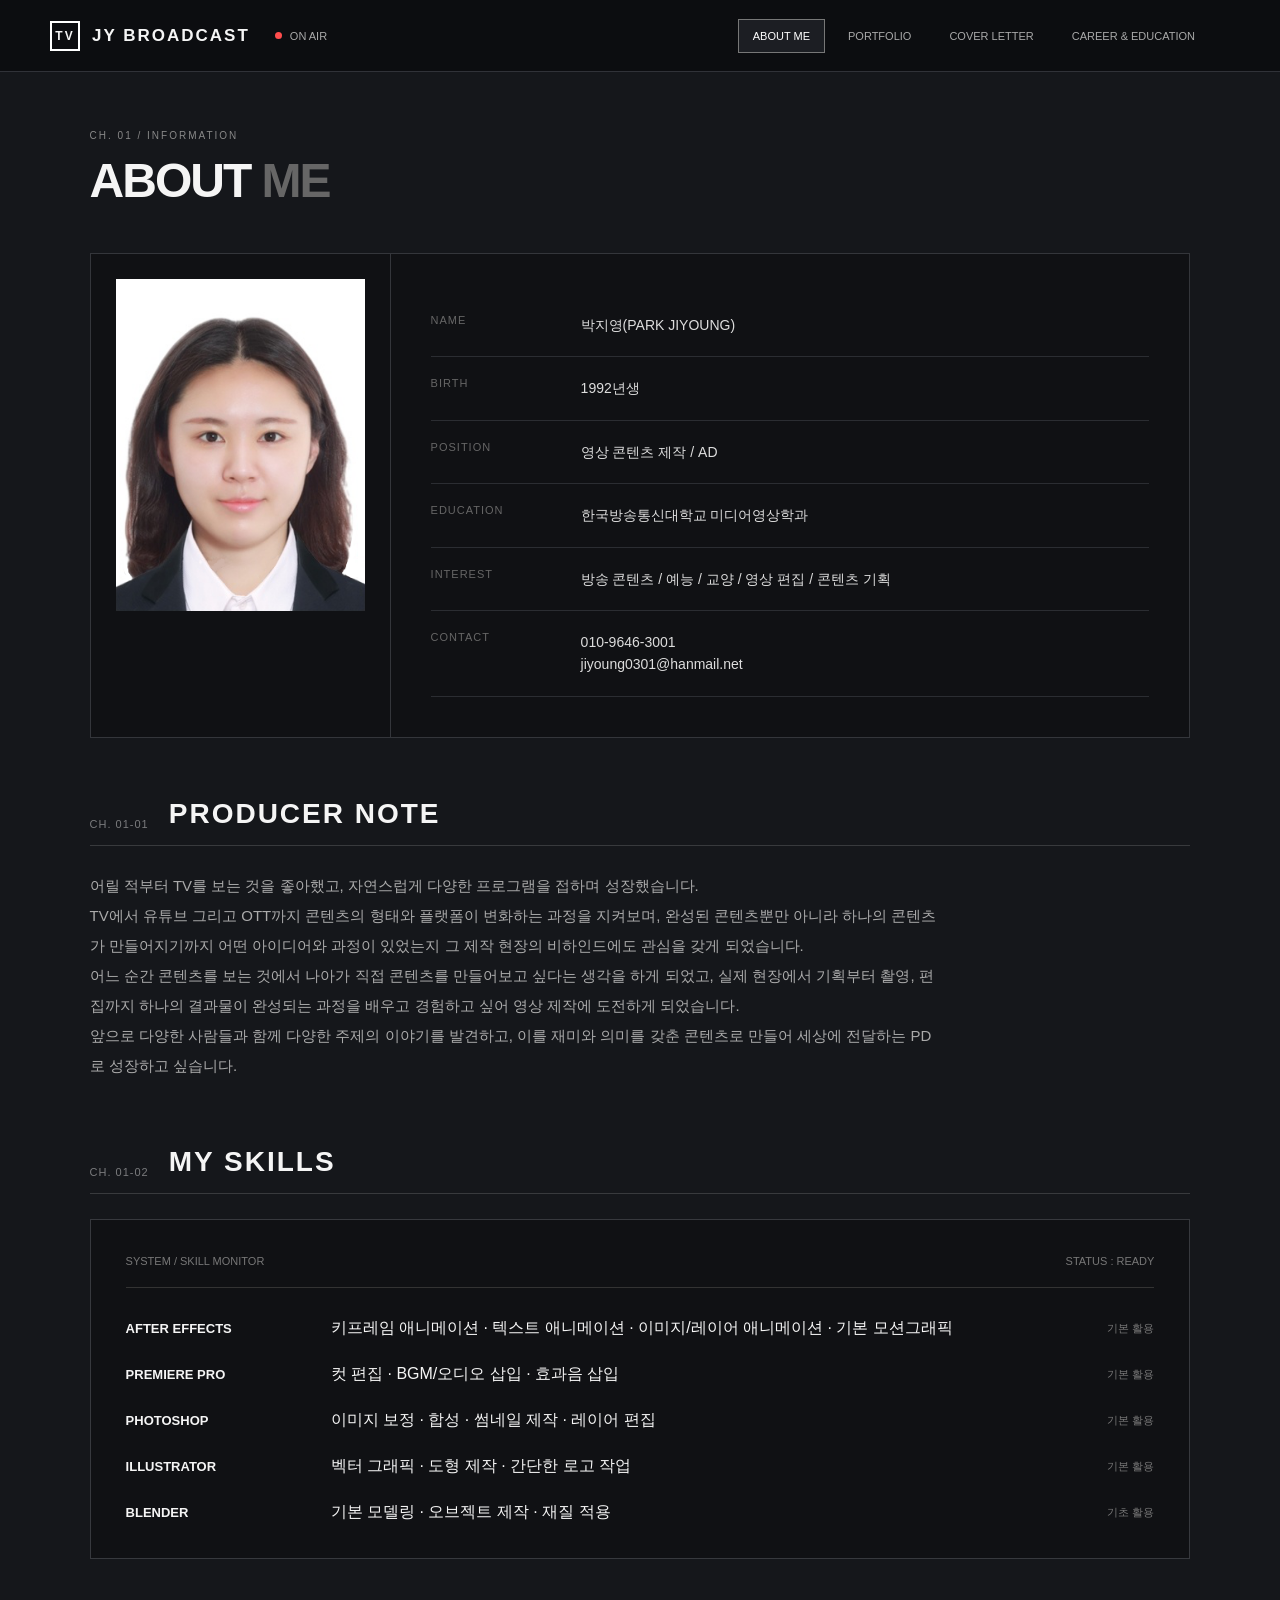
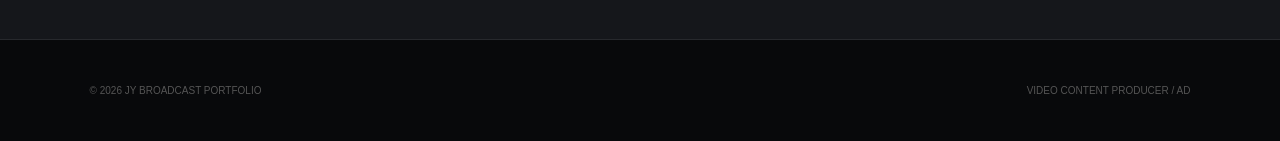
==== commit d2ca95a4: "Update index.html" ====
--- a/index.html
+++ b/index.html
@@ -282,6 +282,24 @@
 
 
 
+                        <!-- AFTER EFFECTS -->
+                        <div class="skill-item">
+
+                            <div class="skill-name">
+                                AFTER EFFECTS
+                            </div>
+
+                            <div class="skill-scope">
+                                키프레임 애니메이션 · 텍스트 애니메이션 · 이미지/레이어 애니메이션 · 기본 모션그래픽
+                            </div>
+
+                            <div class="skill-level">
+                                기본 활용
+                            </div>
+
+                        </div>
+
+
                         <!-- PREMIERE PRO -->
 
                         <div class="skill-item">
@@ -290,163 +308,69 @@
                                 PREMIERE PRO
                             </div>
 
-                            <div class="signal">
-
-                                <span class="active"></span>
-                                <span class="active"></span>
-                                <span class="active"></span>
-                                <span class="active"></span>
-                                <span class="active"></span>
-                                <span class="active"></span>
-
-                                <span></span>
-                                <span></span>
-                                <span></span>
-                                <span></span>
-
+                            <div class="skill-scope">
+                                컷 편집 · BGM/오디오 삽입 · 효과음 삽입
                             </div>
 
                             <div class="skill-level">
-                                60%
-                            </div>
-
-                        </div>
-
-
-
-                        <!-- AFTER EFFECTS -->
-
-                        <div class="skill-item">
-
-                            <div class="skill-name">
-                                AFTER EFFECTS
-                            </div>
-
-                            <div class="signal">
-
-                                <span class="active"></span>
-                                <span class="active"></span>
-                                <span class="active"></span>
-                                <span class="active"></span>
-                                <span class="active"></span>
-                                <span class="active"></span>
-                                <span class="active"></span>
-
-                                <span></span>
-                                <span></span>
-                                <span></span>
-
-                            </div>
-
-                            <div class="skill-level">
-                                70%
-                            </div>
-
-                        </div>
-
+                                기본 활용
+                            </div>
+
+                        </div>
 
 
                         <!-- PHOTOSHOP -->
-
                         <div class="skill-item">
 
                             <div class="skill-name">
                                 PHOTOSHOP
                             </div>
 
-                            <div class="signal">
-
-                                <span class="active"></span>
-                                <span class="active"></span>
-                                <span class="active"></span>
-                                <span class="active"></span>
-                                <span class="active"></span>
-                                <span class="active"></span>
-
-                                <span></span>
-                                <span></span>
-                                <span></span>
-                                <span></span>
-
+                            <div class="skill-scope">
+                                이미지 보정 · 합성 · 썸네일 제작 · 레이어 편집
                             </div>
 
                             <div class="skill-level">
-                                60%
-                            </div>
-
-                        </div>
-
+                                기본 활용
+                            </div>
+
+                        </div>
 
 
                         <!-- ILLUSTRATOR -->
-
                         <div class="skill-item">
 
                             <div class="skill-name">
                                 ILLUSTRATOR
                             </div>
 
-                            <div class="signal">
-
-                                <span class="active"></span>
-                                <span class="active"></span>
-                                <span class="active"></span>
-                                <span class="active"></span>
-                                <span class="active"></span>
-                                <span class="active"></span>
-
-                                <span></span>
-                                <span></span>
-                                <span></span>
-                                <span></span>
-
+                            <div class="skill-scope">
+                                벡터 그래픽 · 도형 제작 · 간단한 로고 작업
                             </div>
 
                             <div class="skill-level">
-                                60%
-                            </div>
-
-                        </div>
-
+                                기본 활용
+                            </div>
+
+                        </div>
 
 
                         <!-- BLENDER -->
-
                         <div class="skill-item">
 
                             <div class="skill-name">
                                 BLENDER
                             </div>
 
-                            <div class="signal">
-
-                                <span class="active"></span>
-                                <span class="active"></span>
-                                <span class="active"></span>
-                                <span class="active"></span>
-                                <span class="active"></span>
-
-                                <span></span>
-                                <span></span>
-                                <span></span>
-                                <span></span>
-                                <span></span>
-
+                            <div class="skill-scope">
+                                기본 모델링 · 오브젝트 제작 · 재질 적용
                             </div>
 
                             <div class="skill-level">
-                                50%
-                            </div>
-
-                        </div>
-
-
-                    </div>
-
-                </div>
-
-
-            </div>
+                                기초 활용
+                            </div>
+
+                        </div>
 
         </section>
 
@@ -478,4 +402,4 @@
 
 </body>
 
-</html>+</html>
--- a/style.css
+++ b/style.css
@@ -1,6 +1,17 @@
-/* =========================================
-   RESET
-========================================= */
+/* =========================================================
+   STYLE.CSS
+   JY BROADCAST - PORTFOLIO
+   VERSION 2.1
+   - Hierarchical layout
+   - Reduced excessive spacing
+   - Consistent vertical rhythm
+   - Responsive layout maintained
+========================================================= */
+
+
+/* =========================================================
+   01. RESET / GLOBAL
+========================================================= */
 
 * {
     margin: 0;
@@ -35,9 +46,9 @@
 }
 
 
-/* =========================================
-   TV SCREEN
-========================================= */
+/* =========================================================
+   02. TV SCREEN
+========================================================= */
 
 .tv-screen {
     width: 100%;
@@ -46,9 +57,9 @@
 }
 
 
-/* =========================================
-   HEADER
-========================================= */
+/* =========================================================
+   03. HEADER
+========================================================= */
 
 header {
     position: fixed;
@@ -73,9 +84,9 @@
 }
 
 
-/* =========================================
-   STATION LOGO
-========================================= */
+/* =========================================================
+   04. STATION LOGO
+========================================================= */
 
 .station-logo {
     display: flex;
@@ -104,9 +115,9 @@
 }
 
 
-/* =========================================
-   ON AIR
-========================================= */
+/* =========================================================
+   05. ON AIR
+========================================================= */
 
 .on-air {
     display: flex;
@@ -148,9 +159,9 @@
 }
 
 
-/* =========================================
-   NAVIGATION
-========================================= */
+/* =========================================================
+   06. NAVIGATION
+========================================================= */
 
 nav {
     display: flex;
@@ -165,13 +176,11 @@
     padding: 10px 14px;
 
     font-size: 11px;
-
     color: #aaa;
 
     border: 1px solid transparent;
 
-    transition:
-        0.25s ease;
+    transition: 0.25s ease;
 }
 
 nav a:hover {
@@ -191,37 +200,37 @@
 }
 
 
-/* =========================================
-   COMMON SECTION
-========================================= */
+/* =========================================================
+   07. COMMON SECTION
+========================================================= */
 
 section {
     min-height: 100vh;
 
     padding:
-        130px
+        125px
         7%
-        100px;
+        80px;
 }
 
 .section-label {
     display: inline-block;
 
+    margin-bottom: 12px;
+
     font-size: 10px;
 
     letter-spacing: 2px;
 
     color: #888;
-
-    margin-bottom: 12px;
 }
 
 .section-title {
+    margin-bottom: 45px;
+
     font-size: 48px;
 
     letter-spacing: -2px;
-
-    margin-bottom: 55px;
 }
 
 .section-title span {
@@ -229,9 +238,9 @@
 }
 
 
-/* =========================================
-   ABOUT
-========================================= */
+/* =========================================================
+   08. ABOUT
+========================================================= */
 
 #about {
     background: #15171b;
@@ -244,9 +253,9 @@
 }
 
 
-/* =========================================
-   PROFILE CARD
-========================================= */
+/* =========================================================
+   09. PROFILE CARD
+========================================================= */
 
 .broadcast-card {
     display: grid;
@@ -255,36 +264,37 @@
         300px
         1fr;
 
+    min-height: 420px;
+
     border: 1px solid #34363b;
 
     background: #101114;
-
-    min-height: 420px;
 }
 
 .profile {
+    display: flex;
+
+    flex-direction: column;
+
+    justify-content: space-between;
+
+    padding: 25px;
+
     border-right: 1px solid #34363b;
-
-    padding: 25px;
-
-    display: flex;
-    flex-direction: column;
-
-    justify-content: space-between;
 }
 
 .profile-photo {
     width: 100%;
 
     aspect-ratio: 3 / 4;
-
-    background: #292b30;
 
     display: flex;
     align-items: center;
     justify-content: center;
 
     overflow: hidden;
+
+    background: #292b30;
 }
 
 .profile-photo img {
@@ -295,13 +305,13 @@
 }
 
 .profile-card {
-    margin-bottom: 80px;
-}
-
-
-/* =========================================
-   BASIC INFORMATION
-========================================= */
+    margin-bottom: 60px;
+}
+
+
+/* =========================================================
+   10. BASIC INFORMATION
+========================================================= */
 
 .broadcast-info {
     padding: 40px;
@@ -314,57 +324,56 @@
         150px
         1fr;
 
-    padding: 22px 0;
+    padding: 20px 0;
 
     border-bottom: 1px solid #2b2d32;
 }
 
 .info-label {
+    font-size: 11px;
+
+    letter-spacing: 1px;
+
     color: #666;
-
-    font-size: 11px;
-
-    letter-spacing: 1px;
 }
 
 .info-content {
+    font-size: 14px;
+
+    line-height: 1.6;
+
     color: #ddd;
-
-    font-size: 14px;
-
-    line-height: 1.6;
-}
-
-
-/* =========================================
-   ABOUT SECTION
-========================================= */
+}
+
+
+/* =========================================================
+   11. ABOUT SECTION
+========================================================= */
 
 .about-section {
-    margin-top: 80px;
+    margin-top: 65px;
 }
 
 .about-section-header {
     display: flex;
-
     align-items: flex-end;
 
     gap: 20px;
 
-    margin-bottom: 30px;
+    margin-bottom: 25px;
+
+    padding-bottom: 15px;
 
     border-bottom:
         1px solid rgba(255, 255, 255, 0.15);
-
-    padding-bottom: 15px;
 }
 
 .about-section-header span {
     font-size: 11px;
 
+    letter-spacing: 1px;
+
     opacity: 0.45;
-
-    letter-spacing: 1px;
 }
 
 .about-section-header h2 {
@@ -376,9 +385,9 @@
 }
 
 
-/* =========================================
-   PRODUCER NOTE
-========================================= */
+/* =========================================================
+   12. PRODUCER NOTE
+========================================================= */
 
 .about-intro {
     margin-top: 20px;
@@ -387,40 +396,39 @@
 .intro-text {
     max-width: 850px;
 
+    font-size: 15px;
+
+    line-height: 2;
+
     color: #aaa;
-
-    font-size: 15px;
-
-    line-height: 2;
 }
 
 .intro-text p + p {
-    margin-top: 20px;
-}
-
-
-/* =========================================
-   SKILLS
-========================================= */
+    margin-top: 18px;
+}
+
+
+/* =========================================================
+   13. SKILLS
+========================================================= */
 
 .skill-console {
+    padding: 35px;
+
     border: 1px solid #37393e;
 
     background: #101114;
-
-    padding: 35px;
 }
 
 .console-header {
     display: flex;
-
     justify-content: space-between;
 
     padding-bottom: 20px;
 
+    margin-bottom: 30px;
+
     border-bottom: 1px solid #333;
-
-    margin-bottom: 30px;
 
     font-size: 11px;
 
@@ -439,7 +447,7 @@
 
     gap: 25px;
 
-    margin-bottom: 28px;
+    margin-bottom: 25px;
 }
 
 .skill-item:last-child {
@@ -479,9 +487,9 @@
 }
 
 
-/* =========================================
-   PORTFOLIO
-========================================= */
+/* =========================================================
+   14. PORTFOLIO
+========================================================= */
 
 #portfolio {
     background: #101114;
@@ -494,9 +502,9 @@
 }
 
 
-/* =========================================
-   PORTFOLIO LAYOUT
-========================================= */
+/* =========================================================
+   15. PORTFOLIO LAYOUT
+========================================================= */
 
 .portfolio-layout {
     display: grid;
@@ -505,20 +513,20 @@
         220px
         1fr;
 
-    gap: 45px;
-
     align-items: start;
-}
-
-
-/* =========================================
-   PORTFOLIO MENU
-========================================= */
+
+    gap: 40px;
+}
+
+
+/* =========================================================
+   16. PORTFOLIO MENU
+========================================================= */
 
 .portfolio-menu {
     position: sticky;
 
-    top: 110px;
+    top: 100px;
 
     border: 1px solid #333;
 
@@ -527,7 +535,6 @@
 
 .portfolio-menu-header {
     display: flex;
-
     justify-content: space-between;
 
     padding: 18px 20px;
@@ -542,14 +549,14 @@
 }
 
 
-/* =========================================
-   CATEGORY BUTTON
-========================================= */
+/* =========================================================
+   17. PORTFOLIO CATEGORY BUTTON
+========================================================= */
 
 .portfolio-category {
     width: 100%;
 
-    min-height: 68px;
+    min-height: 65px;
 
     padding: 15px 20px;
 
@@ -584,27 +591,27 @@
 }
 
 .portfolio-category:hover {
+    padding-left: 25px;
+
     background: #1c1e23;
 
     color: #fff;
-
+}
+
+.portfolio-category.active {
     padding-left: 25px;
-}
-
-.portfolio-category.active {
+
     background: #1c1e23;
 
     color: #fff;
-
-    padding-left: 25px;
 }
 
 .category-number {
     font-size: 9px;
 
+    letter-spacing: 1px;
+
     color: #555;
-
-    letter-spacing: 1px;
 }
 
 .portfolio-category.active .category-number {
@@ -620,13 +627,12 @@
 }
 
 
-/* =========================================
-   MENU FOOTER
-========================================= */
+/* =========================================================
+   18. PORTFOLIO MENU FOOTER
+========================================================= */
 
 .portfolio-menu-footer {
     display: flex;
-
     justify-content: space-between;
 
     padding: 15px 20px;
@@ -639,27 +645,25 @@
 }
 
 
-/* =========================================
-   RIGHT PROJECT AREA
-========================================= */
+/* =========================================================
+   19. PORTFOLIO PROJECT AREA
+========================================================= */
 
 .portfolio-project-area {
     min-width: 0;
 }
 
 
-/* =========================================
-   PROJECT HEADER
-========================================= */
+/* =========================================================
+   20. PROJECT HEADER
+========================================================= */
 
 .portfolio-project-header {
     display: flex;
-
     justify-content: space-between;
-
     align-items: flex-end;
 
-    margin-bottom: 30px;
+    margin-bottom: 25px;
 
     padding-bottom: 18px;
 
@@ -688,7 +692,6 @@
 
 .portfolio-project-count {
     display: flex;
-
     align-items: center;
 
     gap: 10px;
@@ -709,9 +712,9 @@
 }
 
 
-/* =========================================
-   PROJECT GRID
-========================================= */
+/* =========================================================
+   21. PROJECT GRID
+========================================================= */
 
 .program-grid {
     display: grid;
@@ -719,7 +722,7 @@
     grid-template-columns:
         repeat(2, 1fr);
 
-    gap: 25px;
+    gap: 22px;
 }
 
 .program {
@@ -727,13 +730,13 @@
 
     display: block;
 
+    overflow: hidden;
+
     border: 1px solid #333;
 
     background: #181a1e;
 
     cursor: pointer;
-
-    overflow: hidden;
 
     transition:
         transform 0.3s ease,
@@ -747,34 +750,29 @@
     border-color: #777;
 }
 
-
-/* =========================================
-   FILTER HIDDEN
-========================================= */
-
 .program.hidden {
     display: none;
 }
 
 
-/* =========================================
-   PORTFOLIO EMPTY
-========================================= */
+/* =========================================================
+   22. PORTFOLIO EMPTY
+========================================================= */
 
 .portfolio-empty {
     display: none;
 
-    padding: 80px 20px;
+    padding: 70px 20px;
 
     border: 1px solid #333;
 
     text-align: center;
 
+    font-size: 10px;
+
+    letter-spacing: 2px;
+
     color: #555;
-
-    font-size: 10px;
-
-    letter-spacing: 2px;
 }
 
 .portfolio-empty.show {
@@ -782,14 +780,20 @@
 }
 
 
-/* =========================================
-   PORTFOLIO THUMBNAIL
-========================================= */
+/* =========================================================
+   23. PORTFOLIO THUMBNAIL
+========================================================= */
 
 .program-thumbnail {
     position: relative;
 
     aspect-ratio: 16 / 9;
+
+    display: flex;
+    align-items: center;
+    justify-content: center;
+
+    overflow: hidden;
 
     background:
         linear-gradient(
@@ -797,13 +801,6 @@
             #30333a,
             #15171b
         );
-
-    display: flex;
-
-    align-items: center;
-    justify-content: center;
-
-    overflow: hidden;
 }
 
 .program-thumbnail::before {
@@ -830,17 +827,71 @@
 .program-thumbnail h3 {
     position: relative;
 
+    z-index: 4;
+
     font-size: 40px;
 
     letter-spacing: 3px;
-
-    z-index: 4;
-}
-
-
-/* =========================================
-   YOUTUBE THUMBNAIL
-========================================= */
+}
+
+
+/* =========================================================
+   24. PREPARING OVERLAY
+========================================================= */
+
+.preparing-overlay {
+    position: absolute;
+
+    inset: 0;
+
+    display: flex;
+
+    flex-direction: column;
+
+    align-items: center;
+    justify-content: center;
+
+    padding: 20px;
+
+    background-color: rgba(0, 0, 0, 0.65);
+
+    color: #fff;
+
+    text-align: center;
+
+    pointer-events: none;
+
+    z-index: 10;
+}
+
+.preparing-overlay span {
+    margin-bottom: 6px;
+
+    font-size: 14px;
+
+    font-weight: 700;
+
+    letter-spacing: 2px;
+
+    color: #ffc107;
+
+    text-transform: uppercase;
+}
+
+.preparing-overlay p {
+    margin: 0;
+
+    font-size: 18px;
+
+    font-weight: 600;
+
+    color: #fff;
+}
+
+
+/* =========================================================
+   25. YOUTUBE THUMBNAIL
+========================================================= */
 
 .youtube-thumbnail img {
     width: 100%;
@@ -852,19 +903,18 @@
 .youtube-play-button {
     position: absolute;
 
+    top: 50%;
     left: 50%;
-    top: 50%;
+
+    width: 68px;
+    height: 48px;
+
+    display: flex;
+    align-items: center;
+    justify-content: center;
 
     transform:
         translate(-50%, -50%);
-
-    width: 68px;
-    height: 48px;
-
-    display: flex;
-
-    align-items: center;
-    justify-content: center;
 
     background:
         rgba(0, 0, 0, 0.75);
@@ -901,12 +951,11 @@
     background:
         rgba(0, 0, 0, 0);
 
-    transition:
-        0.25s;
+    transition: 0.25s;
+
+    pointer-events: none;
 
     z-index: 3;
-
-    pointer-events: none;
 }
 
 .youtube-thumbnail:hover::after {
@@ -915,39 +964,39 @@
 }
 
 
-/* =========================================
-   PROGRAM INFO
-========================================= */
+/* =========================================================
+   26. PROGRAM INFO
+========================================================= */
 
 .program-info {
-    padding: 22px;
-
+    padding: 20px;
     border-top: 1px solid #333;
 }
 
 .program-meta {
     display: flex;
-
     justify-content: space-between;
 
     gap: 20px;
 
+    margin-bottom: 10px;
+
     font-size: 9px;
 
     color: #666;
-
-    margin-bottom: 10px;
 }
 
 .program-info h2 {
+    margin-bottom: 7px;
+
     font-size: 20px;
 
     line-height: 1.4;
-
-    margin-bottom: 7px;
 }
 
 .program-info h5 {
+    margin-bottom: 12px;
+
     font-size: 10px;
 
     font-weight: 500;
@@ -955,22 +1004,30 @@
     letter-spacing: 1px;
 
     color: #777;
-
-    margin-bottom: 14px;
 }
 
 .program-info p {
+    font-size: 12px;
+
+    line-height: 1.7;
+
     color: #777;
-
-    font-size: 12px;
-
-    line-height: 1.7;
-}
-
-
-/* =========================================
-   PORTFOLIO SLIDER
-========================================= */
+}
+
+.program-info a {
+    color: #007bff;
+
+    text-decoration: underline;
+}
+
+.program-info a:hover {
+    color: #0056b3;
+}
+
+
+/* =========================================================
+   27. PORTFOLIO SLIDER
+========================================================= */
 
 .portfolio-slider {
     position: relative;
@@ -994,12 +1051,12 @@
 
     opacity: 0;
 
+    pointer-events: none;
+
+    z-index: 1;
+
     transition:
         opacity 0.35s ease;
-
-    pointer-events: none;
-
-    z-index: 1;
 }
 
 .portfolio-slide.active {
@@ -1011,21 +1068,25 @@
 }
 
 
-/* =========================================
-   SLIDER ARROW
-========================================= */
+/* =========================================================
+   28. SLIDER ARROW
+========================================================= */
 
 .slider-arrow {
     position: absolute;
 
     top: 50%;
 
+    width: 42px;
+    height: 42px;
+
+    display: flex;
+    align-items: center;
+    justify-content: center;
+
     transform:
         translateY(-50%);
 
-    width: 42px;
-    height: 42px;
-
     border:
         1px solid rgba(255, 255, 255, 0.35);
 
@@ -1033,25 +1094,20 @@
         rgba(10, 11, 14, 0.65);
 
     color: #fff;
-
-    font-size: 30px;
 
     font-family:
         Arial,
         sans-serif;
 
+    font-size: 30px;
+
     line-height: 1;
 
-    display: flex;
-
-    align-items: center;
-    justify-content: center;
-
     cursor: pointer;
 
+    opacity: 0;
+
     z-index: 10;
-
-    opacity: 0;
 
     transition:
         opacity 0.25s,
@@ -1075,14 +1131,13 @@
     background:
         rgba(255, 255, 255, 0.15);
 
-    border-color:
-        #aaa;
-}
-
-
-/* =========================================
-   SLIDER COUNTER
-========================================= */
+    border-color: #aaa;
+}
+
+
+/* =========================================================
+   29. SLIDER COUNTER
+========================================================= */
 
 .slider-counter {
     position: absolute;
@@ -1090,21 +1145,21 @@
     right: 15px;
     bottom: 12px;
 
-    z-index: 10;
-
     padding: 5px 8px;
+
+    border:
+        1px solid rgba(255, 255, 255, 0.15);
 
     background:
         rgba(10, 11, 14, 0.7);
 
-    border:
-        1px solid rgba(255, 255, 255, 0.15);
-
     font-size: 9px;
 
     letter-spacing: 1px;
 
     color: #aaa;
+
+    z-index: 10;
 }
 
 .current-slide {
@@ -1117,9 +1172,9 @@
 }
 
 
-/* =========================================
-   COVER LETTER
-========================================= */
+/* =========================================================
+   30. COVER LETTER
+========================================================= */
 
 #cover {
     background: #0f1013;
@@ -1132,7 +1187,8 @@
 }
 
 .program-sheet {
-    border-top: 2px solid #eee;
+    border-top:
+        2px solid #eee;
 }
 
 .cover-row {
@@ -1144,9 +1200,10 @@
 
     gap: 50px;
 
-    padding: 45px 0;
-
-    border-bottom: 1px solid #303238;
+    padding: 40px 0;
+
+    border-bottom:
+        1px solid #303238;
 }
 
 .cover-question {
@@ -1160,27 +1217,27 @@
 .cover-question small {
     display: block;
 
+    margin-top: 8px;
+
     font-size: 9px;
 
+    letter-spacing: 1px;
+
     color: #666;
-
-    margin-top: 8px;
-
-    letter-spacing: 1px;
 }
 
 .cover-answer {
+    font-size: 14px;
+
+    line-height: 2;
+
     color: #999;
-
-    font-size: 14px;
-
-    line-height: 2;
-}
-
-
-/* =========================================
-   CAREER TIMELINE
-========================================= */
+}
+
+
+/* =========================================================
+   31. CAREER TIMELINE
+========================================================= */
 
 #career {
     background: #15171b;
@@ -1198,7 +1255,6 @@
     position: absolute;
 
     left: 5px;
-
     top: 0;
     bottom: 0;
 
@@ -1219,7 +1275,7 @@
 
     gap: 35px;
 
-    padding-bottom: 55px;
+    padding-bottom: 45px;
 }
 
 .timeline-item::before {
@@ -1228,7 +1284,6 @@
     position: absolute;
 
     left: -29px;
-
     top: 5px;
 
     width: 9px;
@@ -1244,13 +1299,13 @@
 }
 
 .timeline-date {
+    padding-top: 3px;
+
     font-size: 12px;
 
+    letter-spacing: 1px;
+
     opacity: 0.5;
-
-    letter-spacing: 1px;
-
-    padding-top: 3px;
 }
 
 .timeline-content h3 {
@@ -1289,9 +1344,9 @@
 }
 
 
-/* =========================================
-   EDUCATION
-========================================= */
+/* =========================================================
+   32. EDUCATION
+========================================================= */
 
 .education-grid {
     display: grid;
@@ -1311,8 +1366,7 @@
     background:
         rgba(255, 255, 255, 0.025);
 
-    transition:
-        0.3s;
+    transition: 0.3s;
 }
 
 .education-item:hover {
@@ -1326,11 +1380,11 @@
 .education-year {
     display: block;
 
+    margin-bottom: 15px;
+
     font-size: 11px;
 
     opacity: 0.45;
-
-    margin-bottom: 15px;
 }
 
 .education-item h3 {
@@ -1352,9 +1406,9 @@
 }
 
 
-/* =========================================
-   TRAINING & ACTIVITIES
-========================================= */
+/* =========================================================
+   33. TRAINING & ACTIVITIES
+========================================================= */
 
 .activity-list {
     display: flex;
@@ -1375,19 +1429,19 @@
 
     padding: 25px;
 
+    border:
+        1px solid rgba(255, 255, 255, 0.08);
+
     background:
         rgba(255, 255, 255, 0.025);
-
-    border:
-        1px solid rgba(255, 255, 255, 0.08);
 }
 
 .activity-date {
     font-size: 11px;
 
+    letter-spacing: 1px;
+
     opacity: 0.45;
-
-    letter-spacing: 1px;
 }
 
 .activity-item h3 {
@@ -1407,15 +1461,15 @@
 .activity-item span {
     font-size: 12px;
 
+    line-height: 1.6;
+
     opacity: 0.5;
-
-    line-height: 1.6;
-}
-
-
-/* =========================================
-   CERTIFICATES
-========================================= */
+}
+
+
+/* =========================================================
+   34. CERTIFICATES
+========================================================= */
 
 .certificate-grid {
     display: grid;
@@ -1461,35 +1515,1429 @@
 }
 
 
-/* =========================================
-   FOOTER
-========================================= */
+/* =========================================================
+   35. FOOTER
+========================================================= */
 
 footer {
+    display: flex;
+
+    justify-content: space-between;
+
     padding:
         45px 7%;
 
-    background:
-        #08090b;
-
     border-top:
         1px solid #27292d;
 
+    background: #08090b;
+
+    font-size: 10px;
+
+    color: #555;
+}
+
+
+/* =========================================================
+   36. GENERAL PROJECT PAGE
+========================================================= */
+
+#seventeen-project {
+    width: 100%;
+}
+
+.project-hero {
+    min-height: 70vh;
+
     display: flex;
 
+    flex-direction: column;
+
+    justify-content: center;
+
+    padding:
+        110px 8vw;
+}
+
+.project-hero p {
+    margin-top: 25px;
+
+    font-size: 14px;
+
+    line-height: 1.8;
+
+    letter-spacing: 0.15em;
+}
+
+.project-section {
+    width: min(1200px, 84%);
+
+    margin: 0 auto;
+
+    padding: 100px 0;
+
+    border-top:
+        1px solid rgba(255, 255, 255, 0.15);
+}
+
+.project-section h2 {
+    margin-top: 20px;
+
+    font-size:
+        clamp(40px, 6vw, 80px);
+
+    letter-spacing: -0.04em;
+}
+
+.project-section h3 {
+    margin-top: 15px;
+
+    font-size: 18px;
+
+    letter-spacing: 0.08em;
+}
+
+.project-section p {
+    max-width: 720px;
+
+    margin-top: 25px;
+
+    font-size: 16px;
+
+    line-height: 1.9;
+
+    color:
+        rgba(255, 255, 255, 0.7);
+}
+
+.content-grid {
+    display: grid;
+
+    grid-template-columns:
+        repeat(2, 1fr);
+
+    gap: 1px;
+
+    margin-top: 50px;
+
+    background:
+        rgba(255, 255, 255, 0.15);
+}
+
+.content-grid > div {
+    min-height: 180px;
+
+    padding: 35px;
+
+    background: #101114;
+}
+
+.content-grid strong {
+    font-size: 22px;
+
+    letter-spacing: 0.05em;
+}
+
+.project-highlight {
+    max-width: 900px !important;
+
+    margin-top: 40px !important;
+
+    font-size:
+        clamp(28px, 4vw, 52px) !important;
+
+    line-height: 1.3 !important;
+
+    color: #fff !important;
+}
+
+.storyboard {
+    display: grid;
+
+    grid-template-columns:
+        repeat(4, 1fr);
+
+    gap: 15px;
+
+    margin-top: 50px;
+}
+
+.storyboard > div {
+    min-height: 180px;
+
+    padding: 25px;
+
+    border:
+        1px solid rgba(255, 255, 255, 0.2);
+}
+
+.storyboard span {
+    font-size: 12px;
+
+    letter-spacing: 0.1em;
+
+    opacity: 0.5;
+}
+
+.storyboard p {
+    margin-top: 50px;
+}
+
+.video-container {
+    aspect-ratio: 16 / 9;
+
+    display: flex;
+    align-items: center;
+    justify-content: center;
+
+    margin-top: 50px;
+
+    border:
+        1px solid rgba(255, 255, 255, 0.2);
+}
+
+.video-container p {
+    margin: 0;
+}
+
+
+/* =========================================================
+   37. COMMON PROJECT HIGHLIGHT
+========================================================= */
+
+.concept-highlight {
+    display: block;
+
+    margin-top: 6px;
+
+    color: #fff;
+
+    font-weight: 700;
+}
+
+
+/* =========================================================
+   38. SEVENTEEN PROJECT - HERO
+========================================================= */
+
+.seventeen-hero {
+    min-height: 90vh;
+
+    display: grid;
+
+    grid-template-columns:
+        1.4fr
+        0.8fr;
+
+    border-bottom:
+        1px solid rgba(255, 255, 255, 0.15);
+}
+
+
+/* =========================================================
+   39. SEVENTEEN PROJECT - HERO IMAGE
+========================================================= */
+
+.seventeen-hero-image {
+    width: 100%;
+
+    display: flex;
+    align-items: center;
+    justify-content: center;
+
+    overflow: hidden;
+
+    background: #101114;
+}
+
+.seventeen-hero-image img {
+    width: 100%;
+    height: auto;
+
+    object-fit: contain;
+
+    display: block;
+}
+
+
+/* =========================================================
+   40. SEVENTEEN PROJECT - HERO CONTENT
+========================================================= */
+
+.seventeen-hero-content {
+    display: flex;
+
+    flex-direction: column;
+
+    justify-content: center;
+
+    padding:
+        70px 6vw;
+}
+
+.seventeen-hero-content h1 {
+    margin-top: 20px;
+
+    font-size:
+        clamp(60px, 9vw, 150px);
+
+    line-height: 0.9;
+
+    letter-spacing: -0.06em;
+}
+
+.hero-subtitle {
+    margin-top: 25px;
+
+    font-size: 14px;
+
+    line-height: 1.8;
+
+    letter-spacing: 0.15em;
+}
+
+.hero-meta {
+    display: flex;
+
     justify-content: space-between;
 
+    gap: 20px;
+
+    margin-top: 12px;
+
+    padding: 18px 0;
+
+    border-bottom:
+        1px solid rgba(255, 255, 255, 0.15);
+
+    font-size: 11px;
+}
+
+.hero-meta span {
+    opacity: 0.45;
+}
+
+.hero-meta strong {
+    font-weight: 500;
+
+    text-align: right;
+}
+
+
+/* =========================================================
+   41. SEVENTEEN PROJECT - INTRO
+========================================================= */
+
+.seventeen-intro {
+    width: min(1200px, 84%);
+
+    margin: 0 auto;
+
+    padding: 50px 0;
+}
+
+.seventeen-intro h2 {
+    margin-top: 25px;
+
+    font-size:
+        clamp(40px, 6vw, 80px);
+
+    line-height: 1.15;
+
+    letter-spacing: -0.05em;
+}
+
+.seventeen-intro p {
+    max-width: 700px;
+
+    margin-top: 35px;
+
+    font-size: 17px;
+
+    line-height: 2;
+
+    color:
+        rgba(255, 255, 255, 0.65);
+}
+
+
+/* =========================================================
+   42. SEVENTEEN PROJECT - MAIN SECTION
+========================================================= */
+
+.seventeen-section {
+    width: 100%;
+
+    margin: 0;
+
+    padding:
+        75px 8%;
+
+    border-top:
+        1px solid rgba(255, 255, 255, 0.15);
+
+    border-bottom:
+        1px solid rgba(255, 255, 255, 0.15);
+}
+
+
+/* =========================================================
+   42-1. SEVENTEEN PROJECT - SECTION HEADING
+========================================================= */
+
+.section-heading {
+    display: block;
+
+    margin-bottom: 30px;
+}
+
+.section-number {
+    display: block;
+
+    margin-bottom: 10px;
+
+    font-size: 11px;
+
+    letter-spacing: 0.15em;
+
+    opacity: 0.45;
+}
+
+.section-heading h2 {
+    margin: 0;
+
+    font-size:
+        clamp(40px, 6vw, 80px);
+
+    line-height: 1.15;
+
+    letter-spacing: -0.05em;
+}
+
+
+/* =========================================================
+   43. SEVENTEEN PROJECT - ARTIST OVERVIEW
+========================================================= */
+
+.artist-overview {
+    display: grid;
+
+    grid-template-columns:
+        1fr
+        0.8fr;
+
+    gap: 60px;
+
+    width: calc(100% - 55px);
+
+    margin-top: 45px;
+
+    margin-left: 55px;
+}
+
+.artist-main-copy h3 {
+    font-size:
+        clamp(28px, 3.5vw, 40px);
+
+    line-height: 1.2;
+
+    letter-spacing: -0.04em;
+}
+
+.artist-main-copy p {
+    max-width: 650px;
+
+    margin-top: 20px;
+
+    font-size: 16px;
+
+    line-height: 1.8;
+
+    color:
+        rgba(255, 255, 255, 0.65);
+}
+
+.artist-facts {
+    border-top:
+        1px solid rgba(255, 255, 255, 0.2);
+}
+
+.fact-item {
+    display: flex;
+
+    justify-content: space-between;
+
+    padding: 20px 0;
+
+    border-bottom:
+        1px solid rgba(255, 255, 255, 0.15);
+}
+
+.fact-item span {
+    font-size: 11px;
+
+    opacity: 0.4;
+}
+
+.fact-item strong {
+    font-size: 14px;
+
+    font-weight: 500;
+}
+
+
+/* =========================================================
+   44. SEVENTEEN PROJECT - UNIT
+========================================================= */
+
+.unit-section {
+    width: calc(100% - 110px);
+
+    margin-top: 60px;
+
+    margin-left: 110px;
+
+    position: relative;
+}
+
+
+/* =========================================================
+   44-1. GUILD SUBSECTION
+========================================================= */
+
+.guild-subsection {
+    margin-left: 5rem;
+
+    margin-top: 2.5rem;
+
+    padding: 0;
+}
+
+
+/* =========================================================
+   44-2. SUBSECTION HEADING
+========================================================= */
+
+.subsection-heading {
+    display: block;
+
+    margin-bottom: 20px;
+}
+
+.subsection-number {
+    display: block;
+
+    margin-bottom: 10px;
+
+    font-size: 11px;
+
+    font-weight: 400;
+
+    letter-spacing: 0.15em;
+
+    opacity: 0.45;
+}
+
+.subsection-heading h3 {
+    margin: 0;
+
+    font-size:
+        clamp(30px, 4vw, 55px);
+
+    font-weight: 700;
+
+    line-height: 1.2;
+
+    letter-spacing: -0.04em;
+}
+
+
+/* =========================================================
+   45. SEVENTEEN PROJECT - LARGE COPY
+========================================================= */
+
+.party-description {
+    width: calc(100% - 110px);
+
+    margin-left: 110px;
+    margin-top: 25px;
+
+    font-size: 16px;
+
+    line-height: 1.9;
+
+    color: rgba(255, 255, 255, 0.65);
+}
+
+
+/* =========================================================
+   46. SEVENTEEN PROJECT - CONTENT ASSET
+========================================================= */
+
+.asset-grid {
+    width: calc(100% - 110px);
+
+    margin-left: 110px;
+
+    display: grid;
+
+    grid-template-columns:
+        repeat(5, 1fr);
+
+    gap: 1px;
+
+    margin-top: 45px;
+
+    background:
+        rgba(255, 255, 255, 0.15);
+}
+
+.asset-card {
+    min-height: 250px;
+
+    padding: 25px;
+
+    background: #101114;
+}
+
+.asset-card > span {
+    font-size: 11px;
+
+    opacity: 0.4;
+}
+
+.asset-card h3 {
+    margin-top: 30px;
+
+    font-size: 22px;
+}
+
+.asset-card p {
+    margin-top: 20px;
+
+    font-size: 13px;
+
+    line-height: 1.8;
+
+    color:
+        rgba(255, 255, 255, 0.55);
+}
+
+
+/* =========================================================
+   47. SEVENTEEN PROJECT - CONTENT MAP
+========================================================= */
+
+.content-map {
+    width: calc(100% - 110px);
+
+    margin-left: 110px;
+
+    display: grid;
+
+    grid-template-columns:
+        repeat(3, 1fr);
+
+    gap: 15px;
+
+    margin-top: 65px;
+}
+
+
+/* =========================================================
+   CONTENT NODE
+========================================================= */
+
+.content-node {
+    min-height: 210px;
+
+    display: flex;
+
+    flex-direction: column;
+
+    padding: 25px;
+
+    border:
+        1px solid rgba(255, 255, 255, 0.2);
+
+    background: #101114;
+}
+
+
+/* =========================================================
+   QUEST TITLE
+========================================================= */
+
+.content-node strong {
+    display: block;
+
+    min-height: 55px;
+
+    font-size: 25px;
+
+    line-height: 1.2;
+
+    letter-spacing: -0.02em;
+}
+
+
+/* =========================================================
+   QUEST DESCRIPTION
+========================================================= */
+
+.content-node span {
+    display: block;
+
+    margin-top: 15px;
+
+    font-size: 11px;
+
+    line-height: 1.8;
+
+    opacity: 0.4;
+}
+
+
+/* =========================================================
+   MAIN QUEST NODE
+========================================================= */
+
+.main-node {
+    grid-column: span 3;
+
+    min-height: 200px;
+
+    display: flex;
+
+    align-items: center;
+
+    justify-content: center;
+
+    text-align: center;
+}
+
+.main-node strong {
+    min-height: auto;
+
+    font-size: 45px;
+}
+
+.main-node span {
+    margin-top: 8px;
+}
+
+
+/* =========================================================
+   48. SEVENTEEN PROJECT - ANALYSIS
+========================================================= */
+
+.analysis-list {
+    width: calc(100% - 110px);
+
+    margin-left: 110px;
+
+    margin-top: 50px;
+}
+
+.analysis-row {
+    display: grid;
+
+    grid-template-columns:
+        200px
+        1fr;
+
+    gap: 40px;
+
+    padding: 20px 0;
+
+    border-top:
+        1px solid rgba(255, 255, 255, 0.15);
+}
+
+.analysis-row span {
+    font-size: 11px;
+
+    letter-spacing: 0.12em;
+
+    opacity: 0.45;
+}
+
+.analysis-row p {
+    max-width: 650px;
+
+    font-size: 15px;
+
+    line-height: 1.8;
+
+    color:
+        rgba(255, 255, 255, 0.65);
+}
+
+
+/* =========================================================
+   49. SEVENTEEN PROJECT - INSIGHT
+========================================================= */
+
+.insight-section {
+    background: #15161a;
+}
+
+.insight-item {
+    width: calc(100% - 110px);
+
+    margin-left: 110px;
+
+    display: grid;
+
+    grid-template-columns:
+        120px
+        1fr;
+
+    gap: 50px;
+
+    padding: 40px 0;
+
+    border-top:
+        1px solid rgba(255, 255, 255, 0.15);
+}
+
+.insight-item:first-of-type {
+    margin-top: 50px;
+}
+
+.insight-number {
+    font-size: 13px;
+
+    opacity: 0.4;
+}
+
+.insight-item h3 {
+    max-width: 800px;
+
+    margin-top: 15px;
+
+    font-size:
+        clamp(30px, 4vw, 55px);
+
+    line-height: 1.2;
+
+    letter-spacing: -0.04em;
+}
+
+.insight-item p {
+    max-width: 700px;
+
+    margin-top: 20px;
+
+    font-size: 15px;
+
+    line-height: 1.9;
+
+    color:
+        rgba(255, 255, 255, 0.6);
+}
+
+
+/* =========================================================
+   50. SEVENTEEN PROJECT - FORMAT FLOW
+========================================================= */
+
+.format-flow {
+    width: calc(100% - 110px);
+
+    margin-left: 110px;
+
+    display: grid;
+
+    grid-template-columns:
+        repeat(5, 1fr);
+
+    gap: 1px;
+
+    margin-top: 50px;
+
+    background:
+        rgba(255, 255, 255, 0.15);
+}
+
+.format-flow > div {
+    min-height: 200px;
+
+    padding: 25px;
+
+    background: #101114;
+}
+
+.format-flow span {
+    font-size: 11px;
+
+    opacity: 0.4;
+}
+
+.format-flow strong {
+    display: block;
+
+    margin-top: 45px;
+
+    font-size: 20px;
+}
+
+.format-flow p {
+    margin-top: 10px;
+
+    font-size: 12px;
+
+    opacity: 0.5;
+}
+
+
+/* =========================================================
+   51. SEVENTEEN PROJECT - SAMPLE QUESTION
+========================================================= */
+
+.sample-question {
+    width: calc(100% - 110px);
+
+    margin-left: 110px;
+
+    margin-top: 50px;
+
+    padding: 55px;
+
+    border:
+        1px solid rgba(255, 255, 255, 0.2);
+
+    position: relative;
+}
+
+.sample-question h3 {
+    max-width: 850px;
+
+    margin-top: 25px;
+
+    font-size:
+        clamp(35px, 5vw, 70px);
+
+    line-height: 1.15;
+
+    letter-spacing: -0.04em;
+}
+
+.sample-question p {
+    max-width: 650px;
+
+    margin-top: 20px;
+
+    font-size: 15px;
+
+    line-height: 1.8;
+
+    color:
+        rgba(255, 255, 255, 0.6);
+}
+
+
+/* =========================================================
+   52. SEVENTEEN PROJECT - PRODUCTION
+========================================================= */
+
+.production-flow {
+    width: calc(100% - 110px);
+
+    margin-left: 110px;
+
+    display: grid;
+
+    grid-template-columns:
+        repeat(4, 1fr);
+
+    gap: 15px;
+
+    margin-top: 50px;
+}
+
+.production-step {
+    min-height: 260px;
+
+    padding: 25px;
+
+    border:
+        1px solid rgba(255, 255, 255, 0.2);
+}
+
+.production-step span {
+    font-size: 11px;
+
+    opacity: 0.4;
+}
+
+.production-step h3 {
+    margin-top: 55px;
+
+    font-size: 25px;
+}
+
+.production-step p {
+    margin-top: 18px;
+
+    font-size: 13px;
+
+    line-height: 1.8;
+
+    color:
+        rgba(255, 255, 255, 0.55);
+}
+
+
+/* =========================================================
+   53. SEVENTEEN PROJECT - EDITING DIRECTION
+========================================================= */
+
+.editing-direction {
+    width: calc(100% - 110px);
+
+    margin-left: 110px;
+
+    margin-top: 50px;
+
+    padding: 40px;
+
+    background: #15161a;
+}
+
+.editing-direction h3 {
+    margin-top: 15px;
+
+    font-size:
+        clamp(25px, 4vw, 45px);
+
+    letter-spacing: -0.03em;
+}
+
+.editing-direction p {
+    max-width: 700px;
+
+    margin-top: 15px;
+
+    font-size: 15px;
+
+    line-height: 1.9;
+
+    color:
+        rgba(255, 255, 255, 0.6);
+}
+
+
+/* =========================================================
+   54. SEVENTEEN PROJECT - FINAL VIDEO
+========================================================= */
+
+.final-video {
+    width: calc(100% - 110px);
+
+    margin-left: 110px;
+
+    aspect-ratio: 16 / 9;
+
+    display: flex;
+
+    flex-direction: column;
+
+    align-items: center;
+    justify-content: center;
+
+    margin-top: 25px;
+
+    border:
+        1px solid rgba(255, 255, 255, 0.2);
+
+    text-align: center;
+}
+
+.final-video h3 {
+    margin-top: 15px;
+
+    font-size: 35px;
+}
+
+.final-video p {
+    margin-top: 12px;
+
+    font-size: 13px;
+
+    opacity: 0.45;
+}
+
+
+/* =========================================================
+   55. SOURCE
+========================================================= */
+
+.source-section {
+    width: min(1200px, 84%);
+
+    min-height: auto;
+
+    margin: 0 auto;
+
+    padding: 60px 0 25px;
+
+    border-top:
+        1px solid rgba(255, 255, 255, 0.15);
+}
+
+.source-section p {
+    margin-top: 15px;
+
+    font-size: 13px;
+
+    opacity: 0.5;
+}
+
+.source-section a {
+    display: inline-block;
+
+    margin-top: 15px;
+
+    font-size: 12px;
+
+    letter-spacing: 0.08em;
+
+    color: #aaa;
+
+    transition: 0.25s ease;
+}
+
+.source-section a:hover {
+    color: #fff;
+}
+
+
+/* =========================================================
+   56. CAST / MEMBER PROFILE
+========================================================= */
+
+.cast-section {
+    width: 100%;
+
+    margin-top: 60px;
+
+    padding:
+        60px 0;
+
+    border-top:
+        1px solid rgba(255, 255, 255, 0.15);
+}
+
+
+/* =========================================================
+   57. CAST HEADER
+========================================================= */
+
+.cast-header {
+    display: flex;
+
+    align-items: flex-end;
+
+    gap: 20px;
+
+    margin-bottom: 30px;
+
+    padding-bottom: 15px;
+
+    border-bottom:
+        1px solid rgba(255, 255, 255, 0.15);
+}
+
+.cast-header span {
     font-size: 10px;
 
-    color: #555;
-}
-
-
-/* =========================================
-   TABLET / MOBILE
-========================================= */
+    letter-spacing: 0.15em;
+
+    opacity: 0.45;
+}
+
+.cast-header h2 {
+    margin: 0;
+
+    font-size: 28px;
+
+    letter-spacing: 0.05em;
+}
+
+
+/* =========================================================
+   58. MEMBER GRID
+========================================================= */
+
+.member-grid {
+    width: 100%;
+
+    display: grid;
+
+    grid-template-columns:
+        repeat(auto-fit, minmax(130px, 1fr));
+
+    gap: 12px;
+}
+
+
+/* =========================================================
+   59. MEMBER CARD
+========================================================= */
+
+.member-card {
+    min-width: 0;
+
+    padding:
+        18px 10px;
+
+    border:
+        1px solid rgba(255, 255, 255, 0.1);
+
+    background:
+        rgba(255, 255, 255, 0.025);
+
+    text-align: center;
+
+    transition:
+        transform 0.25s ease,
+        border-color 0.25s ease,
+        background 0.25s ease;
+}
+
+.member-card:hover {
+    transform:
+        translateY(-3px);
+
+    border-color:
+        rgba(255, 255, 255, 0.3);
+
+    background:
+        rgba(255, 255, 255, 0.05);
+}
+
+
+/* =========================================================
+   60. MEMBER PROFILE IMAGE
+========================================================= */
+
+.member-profile-image {
+    width: 90px;
+    height: 90px;
+
+    display: flex;
+    align-items: center;
+    justify-content: center;
+
+    margin:
+        0 auto 12px;
+
+    overflow: hidden;
+
+    border:
+        1px solid rgba(255, 255, 255, 0.35);
+
+    border-radius: 50%;
+
+    background: #111;
+}
+
+.member-profile-image img {
+    width: 100%;
+    height: 100%;
+
+    display: block;
+
+    object-fit: cover;
+
+    object-position: center;
+}
+
+
+/* =========================================================
+   61. MEMBER INFORMATION
+========================================================= */
+
+.member-info span {
+    display: block;
+
+    margin-bottom: 5px;
+
+    font-size: 11px;
+
+    letter-spacing: 0.12em;
+
+    opacity: 0.4;
+}
+
+.member-info strong {
+    display: block;
+
+    font-size: 15px;
+
+    font-weight: 600;
+
+    line-height: 1.4;
+
+    white-space: nowrap;
+}
+
+.member-info p {
+    margin-top: 4px;
+
+    font-size: 11px;
+
+    line-height: 1.4;
+
+    opacity: 0.45;
+
+    white-space: nowrap;
+}
+
+
+/* =========================================================
+   62. LOGIN STORYBOARD / IMAGE ARCHIVE
+========================================================= */
+
+.login-image-grid {
+    width: 100%;
+
+    display: grid;
+
+    grid-template-columns:
+        repeat(auto-fit, minmax(320px, 1fr));
+
+    gap: 20px;
+
+    margin-top: 35px;
+}
+
+.login-image-card {
+    display: flex;
+
+    flex-direction: column;
+
+    overflow: hidden;
+
+    border:
+        1px solid rgba(255, 255, 255, 0.1);
+
+    background:
+        rgba(255, 255, 255, 0.025);
+
+    transition:
+        transform 0.3s ease,
+        border-color 0.3s ease,
+        background 0.3s ease;
+}
+
+.login-image-card:hover {
+    transform:
+        translateY(-4px);
+
+    border-color:
+        rgba(255, 255, 255, 0.3);
+
+    background:
+        rgba(255, 255, 255, 0.05);
+}
+
+
+/* =========================================================
+   63. LOGIN IMAGE
+========================================================= */
+
+.login-image-card .image-wrapper {
+    width: 100%;
+
+    overflow: hidden;
+
+    border-bottom:
+        1px solid rgba(255, 255, 255, 0.08);
+
+    background: #111;
+}
+
+.login-image-card img {
+    width: 100%;
+    height: auto;
+
+    display: block;
+
+    object-fit: cover;
+
+    transition:
+        transform 0.4s ease;
+}
+
+.login-image-card:hover img {
+    transform:
+        scale(1.02);
+}
+
+
+/* =========================================================
+   64. LOGIN STORYBOARD TEXT
+========================================================= */
+
+.storyboard-text {
+    padding:
+        18px 22px;
+}
+
+.storyboard-text p {
+    margin: 0;
+
+    font-size: 14px;
+
+    line-height: 1.6;
+
+    color:
+        rgba(255, 255, 255, 0.7);
+
+    word-break: keep-all;
+}
+
+.storyboard-text .concept-highlight {
+    display: block;
+
+    margin-top: 6px;
+
+    color: #fff;
+
+    font-weight: 700;
+}
+
+
+/* =========================================================
+   65. HIERARCHY HELPER
+========================================================= */
+
+.seventeen-section > .unit-section,
+.seventeen-section > .asset-grid,
+.seventeen-section > .content-map,
+.seventeen-section > .analysis-list,
+.seventeen-section > .insight-item,
+.seventeen-section > .format-flow,
+.seventeen-section > .sample-question,
+.seventeen-section > .production-flow,
+.seventeen-section > .editing-direction,
+.seventeen-section > .final-video {
+    position: relative;
+}
+
+
+/* =========================================================
+   66. TABLET
+   max-width: 900px
+========================================================= */
 
 @media (max-width: 900px) {
+
+    /* -----------------------------------------------------
+       HEADER
+    ----------------------------------------------------- */
 
     header {
         padding:
@@ -1517,21 +2965,28 @@
         font-size: 9px;
     }
 
+
+    /* -----------------------------------------------------
+       COMMON SECTION
+    ----------------------------------------------------- */
+
     section {
         padding:
-            110px
+            105px
             6%
-            70px;
+            65px;
     }
 
     .section-title {
+        margin-bottom: 35px;
+
         font-size: 40px;
-
-        margin-bottom: 40px;
-    }
-
-
-    /* ABOUT */
+    }
+
+
+    /* -----------------------------------------------------
+       ABOUT
+    ----------------------------------------------------- */
 
     .broadcast-card {
         grid-template-columns:
@@ -1560,7 +3015,9 @@
     }
 
 
-    /* SKILLS */
+    /* -----------------------------------------------------
+       SKILLS
+    ----------------------------------------------------- */
 
     .skill-item {
         grid-template-columns:
@@ -1572,7 +3029,9 @@
     }
 
 
-    /* PORTFOLIO */
+    /* -----------------------------------------------------
+       PORTFOLIO
+    ----------------------------------------------------- */
 
     .portfolio-layout {
         grid-template-columns:
@@ -1598,22 +3057,23 @@
     .portfolio-category {
         min-height: 65px;
 
+        display: flex;
+
+        flex-direction: column;
+
+        align-items: center;
+        justify-content: center;
+
+        gap: 5px;
+
         padding: 10px;
-
-        display: flex;
-
-        flex-direction: column;
-
-        justify-content: center;
-
-        align-items: center;
-
-        gap: 5px;
 
         border-right:
             1px solid #292b30;
 
         border-bottom: none;
+
+        text-align: center;
     }
 
     .portfolio-category:hover,
@@ -1637,7 +3097,9 @@
     }
 
 
-    /* COVER */
+    /* -----------------------------------------------------
+       COVER LETTER
+    ----------------------------------------------------- */
 
     .cover-row {
         grid-template-columns:
@@ -1650,7 +3112,9 @@
     }
 
 
-    /* CAREER */
+    /* -----------------------------------------------------
+       CAREER
+    ----------------------------------------------------- */
 
     .timeline-item {
         grid-template-columns:
@@ -1660,7 +3124,9 @@
     }
 
 
-    /* EDUCATION */
+    /* -----------------------------------------------------
+       EDUCATION
+    ----------------------------------------------------- */
 
     .education-grid {
         grid-template-columns:
@@ -1668,7 +3134,9 @@
     }
 
 
-    /* ACTIVITIES */
+    /* -----------------------------------------------------
+       ACTIVITIES
+    ----------------------------------------------------- */
 
     .activity-item {
         grid-template-columns:
@@ -1678,7 +3146,9 @@
     }
 
 
-    /* CERTIFICATE */
+    /* -----------------------------------------------------
+       CERTIFICATES
+    ----------------------------------------------------- */
 
     .certificate-grid {
         grid-template-columns:
@@ -1686,7 +3156,9 @@
     }
 
 
-    /* FOOTER */
+    /* -----------------------------------------------------
+       FOOTER
+    ----------------------------------------------------- */
 
     footer {
         flex-direction: column;
@@ -1695,7 +3167,9 @@
     }
 
 
-    /* SLIDER */
+    /* -----------------------------------------------------
+       SLIDER
+    ----------------------------------------------------- */
 
     .slider-arrow {
         width: 36px;
@@ -1716,17 +3190,222 @@
 
     .slider-counter {
         right: 10px;
-
         bottom: 8px;
     }
-}
-
-
-/* =========================================
-   SMALL MOBILE
-========================================= */
+
+
+    /* -----------------------------------------------------
+       GENERAL PROJECT
+    ----------------------------------------------------- */
+
+    .project-hero {
+        min-height: 60vh;
+
+        padding:
+            95px 6vw;
+    }
+
+    .project-section {
+        width: 88%;
+
+        padding:
+            20px 0;
+    }
+
+    .content-grid {
+        grid-template-columns:
+            1fr;
+    }
+
+    .storyboard {
+        grid-template-columns:
+            1fr;
+    }
+
+
+    /* -----------------------------------------------------
+       SEVENTEEN HERO
+    ----------------------------------------------------- */
+
+    .seventeen-hero {
+        grid-template-columns:
+            1fr;
+    }
+
+    .seventeen-hero-image {
+        width: 100%;
+
+        min-height: 0;
+
+        height: auto;
+
+        display: flex;
+        align-items: center;
+        justify-content: center;
+
+        overflow: hidden;
+    }
+
+    .seventeen-hero-image img {
+        width: 100%;
+        height: auto;
+
+        object-fit: contain;
+    }
+
+    .seventeen-hero-content {
+        min-height: 42vh;
+
+        padding:
+            65px 6vw;
+    }
+
+
+    /* -----------------------------------------------------
+       SEVENTEEN CONTENT
+    ----------------------------------------------------- */
+
+    .seventeen-section {
+        width: 88%;
+
+        padding:
+            70px 0;
+    }
+
+    .dark-section {
+        padding-left: 6%;
+        padding-right: 6%;
+    }
+
+    .artist-overview {
+        width: calc(100% - 35px);
+
+        margin-left: 35px;
+
+        grid-template-columns:
+            1fr;
+
+        gap: 45px;
+
+        margin-top: 40px;
+    }
+
+    .unit-section,
+    .large-copy,
+    .asset-grid,
+    .content-map,
+    .analysis-list,
+    .insight-item,
+    .format-flow,
+    .sample-question,
+    .production-flow,
+    .editing-direction,
+    .final-video {
+        width: calc(100% - 35px);
+
+        margin-left: 35px;
+    }
+
+    .unit-section {
+        margin-top: 50px;
+    }
+
+    .asset-grid,
+    .content-map {
+        margin-top: 45px;
+    }
+
+    .analysis-list,
+    .format-flow,
+    .production-flow {
+        margin-top: 50px;
+    }
+
+    .sample-question,
+    .editing-direction {
+        margin-top: 50px;
+    }
+
+    .unit-grid {
+        grid-template-columns:
+            1fr;
+    }
+
+    .asset-grid {
+        grid-template-columns:
+            repeat(2, 1fr);
+    }
+
+    .content-map {
+        grid-template-columns:
+            1fr;
+    }
+
+    .main-node {
+        grid-column: auto;
+    }
+
+    .format-flow {
+        grid-template-columns:
+            repeat(2, 1fr);
+    }
+
+    .production-flow {
+        grid-template-columns:
+            repeat(2, 1fr);
+    }
+
+
+    /* -----------------------------------------------------
+       CAST
+    ----------------------------------------------------- */
+
+    .cast-section {
+        margin-top: 55px;
+
+        padding:
+            60px 0;
+    }
+
+    .member-grid {
+        grid-template-columns:
+            repeat(auto-fit, minmax(120px, 1fr));
+
+        gap: 10px;
+    }
+
+    .member-card {
+        padding:
+            15px 8px;
+    }
+
+    .member-profile-image {
+        width: 80px;
+        height: 80px;
+
+        margin-bottom: 10px;
+    }
+
+    .member-info strong {
+        font-size: 11px;
+    }
+
+    .member-info p {
+        font-size: 8px;
+    }
+}
+
+
+/* =========================================================
+   67. SMALL MOBILE
+   max-width: 600px
+========================================================= */
 
 @media (max-width: 600px) {
+
+    /* -----------------------------------------------------
+       HEADER
+    ----------------------------------------------------- */
 
     header {
         height: 62px;
@@ -1740,9 +3419,9 @@
     }
 
     .station-logo {
+        gap: 7px;
+
         font-size: 10px;
-
-        gap: 7px;
     }
 
     nav a {
@@ -1752,10 +3431,20 @@
         font-size: 8px;
     }
 
+
+    /* -----------------------------------------------------
+       COMMON
+    ----------------------------------------------------- */
+
     .hero-title {
         font-size: 48px;
     }
 
+
+    /* -----------------------------------------------------
+       SKILLS
+    ----------------------------------------------------- */
+
     .skill-console {
         padding: 20px;
     }
@@ -1772,6 +3461,11 @@
         font-size: 9px;
     }
 
+
+    /* -----------------------------------------------------
+       PROGRAM
+    ----------------------------------------------------- */
+
     .program-info {
         padding: 18px;
     }
@@ -1783,6 +3477,11 @@
     .program-meta {
         font-size: 8px;
     }
+
+
+    /* -----------------------------------------------------
+       PORTFOLIO MENU
+    ----------------------------------------------------- */
 
     .portfolio-category {
         min-height: 58px;
@@ -1815,4 +3514,1155 @@
     .portfolio-project-count strong {
         font-size: 15px;
     }
-}+
+
+    /* -----------------------------------------------------
+       SEVENTEEN PROJECT WIDTH
+    ----------------------------------------------------- */
+
+    .seventeen-intro,
+    .seventeen-section,
+    .source-section {
+        width: 100%;
+
+        padding-left: 6%;
+        padding-right: 6%;
+    }
+
+    .dark-section {
+        width: 100%;
+
+        padding-left: 6%;
+        padding-right: 6%;
+    }
+
+
+    /* -----------------------------------------------------
+       SEVENTEEN HERO IMAGE
+    ----------------------------------------------------- */
+
+    .seventeen-hero-image {
+        width: 100%;
+
+        min-height: 0;
+
+        height: auto;
+
+        display: flex;
+        align-items: center;
+        justify-content: center;
+
+        overflow: hidden;
+    }
+
+    .seventeen-hero-image img {
+        width: 100%;
+        height: auto;
+
+        max-width: 100%;
+
+        object-fit: contain;
+
+        display: block;
+    }
+
+
+    /* -----------------------------------------------------
+       SEVENTEEN HERO CONTENT
+    ----------------------------------------------------- */
+
+    .seventeen-hero-content {
+        min-height: auto;
+
+        padding:
+            65px 6vw 80px;
+    }
+
+    .seventeen-hero-content h1 {
+        font-size:
+            clamp(55px, 18vw, 100px);
+    }
+
+    .hero-subtitle {
+        font-size: 11px;
+
+        letter-spacing: 0.1em;
+    }
+
+    .hero-meta {
+        flex-direction: column;
+
+        align-items: flex-start;
+
+        gap: 8px;
+    }
+
+    .hero-meta strong {
+        text-align: left;
+    }
+
+
+    /* -----------------------------------------------------
+       SEVENTEEN INTRO
+    ----------------------------------------------------- */
+
+    .seventeen-intro {
+        padding:
+            75px 6%;
+    }
+
+    .seventeen-intro h2 {
+        font-size:
+            clamp(35px, 11vw, 60px);
+    }
+
+    .seventeen-intro p {
+        margin-top: 25px;
+
+        font-size: 14px;
+
+        line-height: 1.8;
+    }
+
+
+    /* -----------------------------------------------------
+       SEVENTEEN SECTION
+    ----------------------------------------------------- */
+
+    .seventeen-section {
+        padding:
+            65px 6%;
+    }
+
+    .section-heading {
+        margin-bottom: 25px;
+    }
+
+    .section-number {
+        font-size: 10px;
+
+        margin-bottom: 8px;
+    }
+
+    .section-heading h2 {
+        font-size:
+            clamp(42px, 12vw, 70px);
+    }
+
+
+    /* -----------------------------------------------------
+       GUILD SUBSECTION
+    ----------------------------------------------------- */
+
+    .guild-subsection {
+        margin-left: 0;
+
+        margin-top: 2.5rem;
+
+        padding: 0;
+    }
+
+    .subsection-heading {
+        margin-bottom: 20px;
+    }
+
+    .subsection-number {
+        font-size: 10px;
+
+        margin-bottom: 8px;
+    }
+
+    .subsection-heading h3 {
+        font-size:
+            clamp(26px, 9vw, 40px);
+    }
+
+
+    /* -----------------------------------------------------
+       HIERARCHY
+    ----------------------------------------------------- */
+
+    .artist-overview,
+    .unit-section,
+    .large-copy,
+    .asset-grid,
+    .content-map,
+    .analysis-list,
+    .insight-item,
+    .format-flow,
+    .sample-question,
+    .production-flow,
+    .editing-direction,
+    .final-video {
+        width: 100%;
+
+        margin-left: 0;
+    }
+
+    .artist-overview {
+        margin-top: 40px;
+
+        gap: 35px;
+    }
+
+    .artist-main-copy p {
+        margin-top: 18px;
+
+        line-height: 1.8;
+    }
+
+    .unit-section {
+        margin-top: 50px;
+    }
+
+    .large-copy {
+        margin-top: 45px;
+    }
+
+    .asset-grid,
+    .content-map,
+    .analysis-list,
+    .format-flow,
+    .production-flow {
+        margin-top: 45px;
+    }
+
+    .sample-question,
+    .editing-direction {
+        margin-top: 45px;
+    }
+
+
+    /* -----------------------------------------------------
+       UNIT / CARD
+    ----------------------------------------------------- */
+
+    .unit-card h3 {
+        margin-top: 30px;
+    }
+
+    .unit-card p {
+        margin-top: 18px;
+    }
+
+
+    /* -----------------------------------------------------
+       ANALYSIS
+    ----------------------------------------------------- */
+
+    .analysis-row {
+        grid-template-columns:
+            1fr;
+
+        gap: 10px;
+
+        padding: 18px 0;
+    }
+
+
+    /* -----------------------------------------------------
+       INSIGHT
+    ----------------------------------------------------- */
+
+    .insight-item {
+        grid-template-columns:
+            1fr;
+
+        gap: 12px;
+
+        padding: 35px 0;
+    }
+
+    .insight-item:first-of-type {
+        margin-top: 45px;
+    }
+
+    .insight-item p {
+        margin-top: 18px;
+
+        line-height: 1.8;
+    }
+
+
+    /* -----------------------------------------------------
+       SAMPLE QUESTION
+    ----------------------------------------------------- */
+
+    .sample-question {
+        padding: 30px;
+    }
+
+    .sample-question h3 {
+        margin-top: 20px;
+    }
+
+    .sample-question p {
+        margin-top: 18px;
+    }
+
+
+    /* -----------------------------------------------------
+       EDITING DIRECTION
+    ----------------------------------------------------- */
+
+    .editing-direction {
+        padding: 30px;
+    }
+
+    .editing-direction h3 {
+        margin-top: 15px;
+    }
+
+    .editing-direction p {
+        margin-top: 15px;
+
+        line-height: 1.8;
+    }
+
+
+    /* -----------------------------------------------------
+       PRODUCTION
+    ----------------------------------------------------- */
+
+    .production-flow {
+        grid-template-columns:
+            1fr;
+    }
+
+
+    /* -----------------------------------------------------
+       FORMAT
+    ----------------------------------------------------- */
+
+    .format-flow {
+        grid-template-columns:
+            1fr;
+    }
+
+
+    /* -----------------------------------------------------
+       SEVENTEEN GRIDS
+    ----------------------------------------------------- */
+
+    .asset-grid {
+        grid-template-columns:
+            1fr;
+    }
+
+    .main-node {
+        grid-column: auto;
+    }
+
+    .main-node strong {
+        font-size: 32px;
+    }
+
+
+    /* -----------------------------------------------------
+       CAST
+    ----------------------------------------------------- */
+
+    .cast-section {
+        margin-top: 45px;
+
+        padding:
+            50px 0;
+    }
+
+    .cast-header {
+        gap: 12px;
+
+        margin-bottom: 25px;
+    }
+
+    .cast-header span {
+        font-size: 8px;
+    }
+
+    .cast-header h2 {
+        font-size: 22px;
+    }
+
+    .member-grid {
+        grid-template-columns:
+            repeat(3, 1fr);
+
+        gap: 8px;
+    }
+
+    .member-card {
+        padding:
+            12px 5px;
+    }
+
+    .member-profile-image {
+        width: 80px;
+        height: 80px;
+
+        margin-bottom: 8px;
+    }
+
+    .member-info span {
+        display: block;
+
+        margin-bottom: 6px;
+
+        font-size: 9px;
+
+        letter-spacing: 0.12em;
+
+        opacity: 0.5;
+    }
+
+    .member-info strong {
+        display: block;
+
+        font-size: 13px;
+
+        font-weight: 600;
+
+        line-height: 1.4;
+
+        white-space: nowrap;
+    }
+
+    .member-info p {
+        margin-top: 5px;
+
+        font-size: 9px;
+
+        line-height: 1.4;
+
+        opacity: 0.55;
+
+        white-space: nowrap;
+    }
+
+
+    /* -----------------------------------------------------
+       LOGIN STORYBOARD
+    ----------------------------------------------------- */
+
+    .login-image-grid {
+        grid-template-columns:
+            1fr;
+
+        gap: 14px;
+    }
+
+    .storyboard-text {
+        padding: 15px;
+    }
+
+    .storyboard-text p {
+        font-size: 13px;
+    }
+}
+
+
+
+
+
+
+
+
+/* =========================================================
+   GUILD TREASURE
+   시즌 최종 보상 시스템
+========================================================= */
+
+.guild-treasure-section {
+    position: relative;
+}
+
+
+/* =========================================================
+   TREASURE INTRO
+========================================================= */
+
+.treasure-intro {
+    max-width: 900px;
+    margin-bottom: 70px;
+}
+
+.treasure-label {
+    display: block;
+
+    margin-bottom: 18px;
+
+    font-size: 12px;
+    font-weight: 700;
+
+    letter-spacing: 0.18em;
+    text-transform: uppercase;
+
+    opacity: 0.55;
+}
+
+.treasure-intro h3 {
+    margin: 0 0 28px;
+
+    font-size: clamp(28px, 3vw, 46px);
+    line-height: 1.3;
+    letter-spacing: -0.04em;
+}
+
+.treasure-intro p {
+    margin: 0;
+
+    font-size: 16px;
+    line-height: 1.9;
+
+    opacity: 0.7;
+}
+
+
+/* =========================================================
+   GOLD VALUE
+========================================================= */
+
+.treasure-value {
+    padding: 45px 50px;
+    margin-bottom: 70px;
+
+    border: 1px solid rgba(255, 255, 255, 0.15);
+    background: rgba(255, 255, 255, 0.025);
+
+    text-align: center;
+}
+
+.treasure-value-label {
+    margin-bottom: 20px;
+
+    font-size: 11px;
+    font-weight: 700;
+
+    letter-spacing: 0.2em;
+    text-transform: uppercase;
+
+    opacity: 0.45;
+}
+
+.treasure-value-number {
+    margin-bottom: 18px;
+
+    font-size: clamp(30px, 4vw, 58px);
+    font-weight: 800;
+
+    letter-spacing: -0.04em;
+}
+
+.treasure-value-number span {
+    margin: 0 12px;
+
+    font-size: 0.55em;
+
+    opacity: 0.45;
+}
+
+.treasure-value p {
+    margin: 0;
+
+    font-size: 14px;
+    line-height: 1.7;
+
+    opacity: 0.55;
+}
+
+
+/* =========================================================
+   TREASURE CHOICE
+========================================================= */
+
+.treasure-choice {
+    margin-bottom: 70px;
+}
+
+.treasure-choice-label {
+    display: block;
+
+    margin-bottom: 14px;
+
+    font-size: 11px;
+    font-weight: 700;
+
+    letter-spacing: 0.18em;
+    text-transform: uppercase;
+
+    opacity: 0.45;
+}
+
+.treasure-choice h4 {
+    margin: 0 0 35px;
+
+    font-size: clamp(22px, 2.4vw, 34px);
+    line-height: 1.4;
+    letter-spacing: -0.03em;
+}
+
+
+/* =========================================================
+   TREASURE OPTIONS
+========================================================= */
+
+.treasure-options {
+    display: grid;
+
+    grid-template-columns: repeat(3, 1fr);
+
+    gap: 18px;
+}
+
+.treasure-option {
+    min-height: 220px;
+
+    padding: 30px;
+
+    border: 1px solid rgba(255, 255, 255, 0.12);
+
+    background: rgba(255, 255, 255, 0.02);
+
+    transition:
+        transform 0.25s ease,
+        border-color 0.25s ease,
+        background 0.25s ease;
+}
+
+.treasure-option:hover {
+    transform: translateY(-4px);
+
+    border-color: rgba(255, 255, 255, 0.3);
+
+    background: rgba(255, 255, 255, 0.05);
+}
+
+.treasure-option > span {
+    display: block;
+
+    margin-bottom: 22px;
+
+    font-size: 10px;
+    font-weight: 700;
+
+    letter-spacing: 0.16em;
+
+    opacity: 0.4;
+}
+
+.treasure-option strong {
+    display: block;
+
+    margin-bottom: 18px;
+
+    font-size: 20px;
+    letter-spacing: -0.02em;
+}
+
+.treasure-option p {
+    margin: 0;
+
+    font-size: 14px;
+    line-height: 1.8;
+
+    opacity: 0.6;
+}
+
+
+/* =========================================================
+   TREASURE MESSAGE
+========================================================= */
+
+.treasure-message {
+    padding-top: 50px;
+
+    border-top: 1px solid rgba(255, 255, 255, 0.12);
+
+    text-align: center;
+}
+
+.treasure-message p {
+    margin: 0 0 14px;
+
+    font-size: clamp(22px, 2.5vw, 34px);
+    line-height: 1.5;
+
+    letter-spacing: -0.03em;
+}
+
+.treasure-message p strong {
+    font-weight: 700;
+}
+
+.treasure-message span {
+    font-size: 13px;
+
+    opacity: 0.45;
+}
+
+
+/* =========================================================
+   RESPONSIVE
+========================================================= */
+
+@media (max-width: 900px) {
+
+    .treasure-options {
+        grid-template-columns: 1fr;
+    }
+
+    .treasure-option {
+        min-height: auto;
+    }
+
+}
+
+
+@media (max-width: 600px) {
+
+    .treasure-intro {
+        margin-bottom: 50px;
+    }
+
+    .treasure-intro h3 {
+        font-size: 28px;
+    }
+
+    .treasure-value {
+        padding: 35px 25px;
+        margin-bottom: 50px;
+    }
+
+    .treasure-value-number {
+        font-size: 32px;
+    }
+
+    .treasure-choice {
+        margin-bottom: 50px;
+    }
+
+    .treasure-option {
+        padding: 25px;
+    }
+
+    .treasure-message {
+        padding-top: 40px;
+    }
+
+}
+
+
+
+
+
+
+
+/* =========================================================
+   SAMPLE EPISODE
+   EP.01 — 0 GOLD로 시작하는 첫 번째 여행
+========================================================= */
+
+
+/* EPISODE BLOCK */
+
+.episode-block {
+    margin-top: 70px;
+    padding-top: 50px;
+    border-top: 1px solid rgba(255, 255, 255, 0.15);
+}
+
+
+/* FIRST BLOCK */
+
+.episode-block:first-of-type {
+    margin-top: 55px;
+}
+
+
+/* EPISODE LABEL */
+
+.episode-label {
+    display: block;
+
+    margin-bottom: 20px;
+
+    font-size: 12px;
+    font-weight: 700;
+    letter-spacing: 0.18em;
+
+    color: #888;
+}
+
+
+/* EPISODE SUB TITLE */
+
+.episode-block h5 {
+    margin: 0 0 25px;
+
+    font-size: 24px;
+    line-height: 1.4;
+
+    font-weight: 700;
+    letter-spacing: -0.02em;
+}
+
+
+/* EPISODE TEXT */
+
+.episode-block p {
+    margin: 0 0 20px;
+
+    font-size: 16px;
+    line-height: 1.9;
+
+    color: #bdbdbd;
+}
+
+
+/* STRONG */
+
+.episode-block strong {
+    color: #fff;
+    font-weight: 700;
+}
+
+
+/* MISSION */
+
+.mission-copy {
+    margin-top: 30px !important;
+    padding: 22px 25px;
+
+    border-left: 2px solid #fff;
+
+    background: rgba(255, 255, 255, 0.04);
+}
+
+
+/* EPISODE LIST */
+
+.episode-list {
+    margin: 25px 0 30px;
+    padding: 0;
+
+    list-style: none;
+}
+
+
+.episode-list li {
+    position: relative;
+
+    margin-bottom: 12px;
+    padding-left: 18px;
+
+    font-size: 15px;
+    line-height: 1.7;
+
+    color: #aaa;
+}
+
+
+.episode-list li::before {
+    content: "—";
+
+    position: absolute;
+    left: 0;
+
+    color: #666;
+}
+
+
+/* MINI QUEST */
+
+.mini-quest {
+    display: grid;
+
+    grid-template-columns: 180px 1fr;
+    gap: 25px;
+
+    padding: 20px 0;
+
+    border-bottom: 1px solid rgba(255, 255, 255, 0.08);
+}
+
+
+.mini-quest:first-of-type {
+    margin-top: 30px;
+}
+
+
+.mini-quest strong {
+    font-size: 15px;
+    letter-spacing: 0.03em;
+}
+
+
+.mini-quest span {
+    font-size: 15px;
+    line-height: 1.7;
+
+    color: #aaa;
+}
+
+
+/* CHOICE QUESTION */
+
+.choice-question {
+    display: flex;
+
+    gap: 15px;
+
+    margin: 30px 0;
+}
+
+
+.choice-question strong {
+    flex: 1;
+
+    padding: 25px;
+
+    text-align: center;
+
+    font-size: 17px;
+
+    border: 1px solid rgba(255, 255, 255, 0.15);
+
+    background: rgba(255, 255, 255, 0.03);
+}
+
+
+/* CHOICE ITEM */
+
+.choice-item {
+    display: flex;
+
+    flex-direction: column;
+
+    gap: 8px;
+
+    margin-bottom: 15px;
+    padding: 22px 25px;
+
+    border: 1px solid rgba(255, 255, 255, 0.1);
+
+    background: rgba(255, 255, 255, 0.025);
+}
+
+
+.choice-item strong {
+    font-size: 16px;
+}
+
+
+.choice-item span {
+    font-size: 14px;
+    line-height: 1.7;
+
+    color: #999;
+}
+
+
+/* EPISODE FLOW */
+
+.episode-flow {
+    display: flex;
+
+    align-items: center;
+    justify-content: center;
+
+    gap: 18px;
+
+    margin: 35px 0;
+    padding: 25px;
+
+    border-top: 1px solid rgba(255, 255, 255, 0.1);
+    border-bottom: 1px solid rgba(255, 255, 255, 0.1);
+}
+
+
+.episode-flow strong {
+    font-size: 14px;
+    letter-spacing: 0.12em;
+}
+
+
+.episode-flow span {
+    color: #666;
+}
+
+
+/* GOLD RESULT */
+
+.gold-result {
+    padding-bottom: 10px;
+}
+
+
+/* GOLD SUMMARY */
+
+.gold-summary {
+    margin: 35px 0;
+
+    border-top: 1px solid rgba(255, 255, 255, 0.15);
+}
+
+
+.gold-row {
+    display: flex;
+
+    justify-content: space-between;
+    align-items: center;
+
+    padding: 20px 0;
+
+    border-bottom: 1px solid rgba(255, 255, 255, 0.08);
+}
+
+
+.gold-row span {
+    font-size: 13px;
+    letter-spacing: 0.12em;
+
+    color: #777;
+}
+
+
+.gold-row strong {
+    font-size: 18px;
+
+    letter-spacing: 0.05em;
+}
+
+
+.gold-row.total {
+    padding: 25px 0;
+
+    border-bottom: 0;
+}
+
+
+.gold-row.total span {
+    color: #fff;
+}
+
+
+.gold-row.total strong {
+    font-size: 25px;
+}
+
+
+/* EPISODE ROLE */
+
+.episode-role {
+    margin-top: 90px;
+
+    padding: 55px 0;
+
+    border-top: 1px solid rgba(255, 255, 255, 0.2);
+    border-bottom: 1px solid rgba(255, 255, 255, 0.15);
+}
+
+
+.episode-role h5 {
+    font-size: 30px;
+
+    letter-spacing: 0.05em;
+}
+
+
+/* BLOCKQUOTE */
+
+.episode-role blockquote {
+    margin: 35px 0;
+
+    padding: 30px 35px;
+
+    border-left: 3px solid #fff;
+
+    background: rgba(255, 255, 255, 0.04);
+
+    font-size: 19px;
+    line-height: 1.8;
+
+    font-weight: 600;
+
+    color: #fff;
+}
+
+
+/* =========================================================
+   RESPONSIVE
+========================================================= */
+
+@media (max-width: 768px) {
+
+    .episode-block {
+        margin-top: 50px;
+        padding-top: 35px;
+    }
+
+
+    .episode-block h5 {
+        font-size: 20px;
+    }
+
+
+    .episode-block p {
+        font-size: 14px;
+        line-height: 1.8;
+    }
+
+
+    .mini-quest {
+        grid-template-columns: 1fr;
+
+        gap: 8px;
+
+        padding: 18px 0;
+    }
+
+
+    .choice-question {
+        flex-direction: column;
+    }
+
+
+    .choice-question strong {
+        padding: 20px;
+    }
+
+
+    .episode-flow {
+        flex-wrap: wrap;
+
+        gap: 10px;
+    }
+
+
+    .gold-row strong {
+        font-size: 16px;
+    }
+
+
+    .gold-row.total strong {
+        font-size: 21px;
+    }
+
+
+    .episode-role {
+        margin-top: 60px;
+        padding: 40px 0;
+    }
+
+
+    .episode-role h5 {
+        font-size: 24px;
+    }
+
+
+    .episode-role blockquote {
+        padding: 22px;
+
+        font-size: 16px;
+    }
+
+}
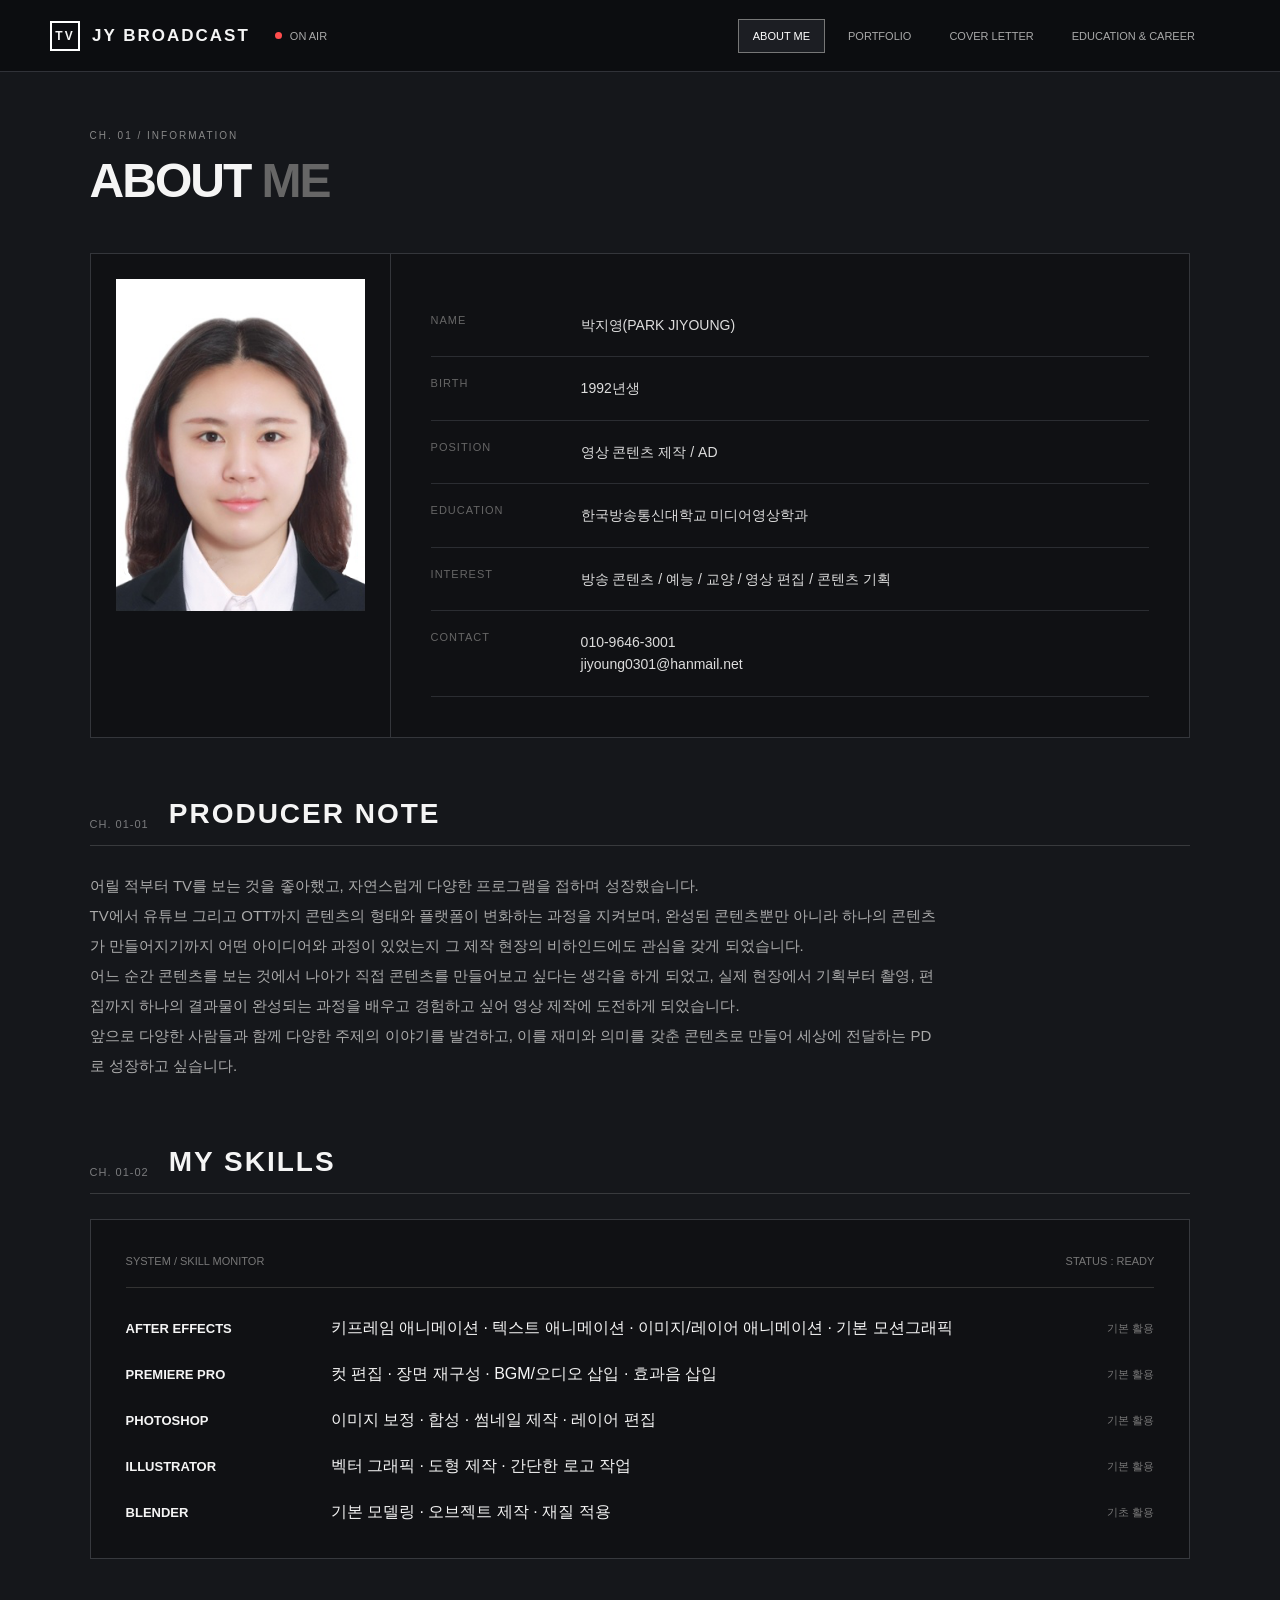
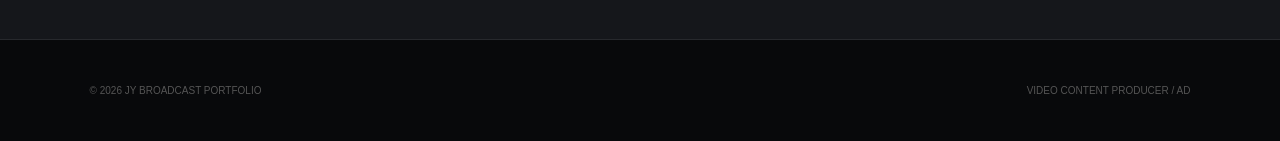
==== commit 6549fa53: "Update index.html" ====
--- a/index.html
+++ b/index.html
@@ -42,24 +42,11 @@
         </div>
 
 
-        <nav>
-
-            <a href="index.html" class="active">
-                ABOUT ME
-            </a>
-
-            <a href="portfolio.html">
-                PORTFOLIO
-            </a>
-
-            <a href="cover.html">
-                COVER LETTER
-            </a>
-
-            <a href="career.html">
-                CAREER & EDUCATION
-            </a>
-
+         <nav>
+            <a href="index.html" class="active">ABOUT ME</a>
+            <a href="portfolio.html">PORTFOLIO</a>
+            <a href="cover.html">COVER LETTER</a>
+            <a href="career.html">EDUCATION & CAREER</a>
         </nav>
 
     </header>
@@ -309,7 +296,7 @@
                             </div>
 
                             <div class="skill-scope">
-                                컷 편집 · BGM/오디오 삽입 · 효과음 삽입
+                                컷 편집 · 장면 재구성 · BGM/오디오 삽입 · 효과음 삽입
                             </div>
 
                             <div class="skill-level">
--- a/style.css
+++ b/style.css
@@ -1235,34 +1235,105 @@
 }
 
 
-/* =========================================================
-   31. CAREER TIMELINE
+
+
+
+
+/* =========================================================
+   31. CAREER / EXPERIENCE
 ========================================================= */
 
 #career {
     background: #15171b;
 }
 
+
+/* =========================================================
+   CAREER WRAPPER
+========================================================= */
+
+.career-wrapper {
+    max-width: 1100px;
+
+    margin: 0 auto;
+}
+
+
+/* =========================================================
+   CAREER SECTION TITLE
+========================================================= */
+
+.career-section {
+    margin-top: 75px;
+}
+
+.career-section:first-of-type {
+    margin-top: 0;
+}
+
+.career-section-header {
+    display: flex;
+    align-items: baseline;
+
+    gap: 15px;
+
+    margin-bottom: 30px;
+
+    padding-bottom: 14px;
+
+    border-bottom:
+        1px solid rgba(255, 255, 255, 0.15);
+}
+
+.career-section-header span {
+    font-size: 10px;
+
+    letter-spacing: 0.15em;
+
+    color: #777;
+}
+
+.career-section-header h2 {
+    margin: 0;
+
+    font-size: 25px;
+
+    font-weight: 700;
+
+    letter-spacing: 0.02em;
+}
+
+
+/* =========================================================
+   CAREER TIMELINE
+========================================================= */
+
 .timeline {
     position: relative;
 
-    padding-left: 30px;
-}
+    padding-left: 35px;
+}
+
+
+/* TIMELINE LINE */
 
 .timeline::before {
     content: "";
 
     position: absolute;
 
-    left: 5px;
-    top: 0;
-    bottom: 0;
+    left: 6px;
+    top: 5px;
+    bottom: 5px;
 
     width: 1px;
 
     background:
-        rgba(255, 255, 255, 0.2);
-}
+        rgba(255, 255, 255, 0.18);
+}
+
+
+/* TIMELINE ITEM */
 
 .timeline-item {
     position: relative;
@@ -1270,20 +1341,27 @@
     display: grid;
 
     grid-template-columns:
-        180px
+        170px
         1fr;
 
-    gap: 35px;
-
-    padding-bottom: 45px;
-}
+    gap: 40px;
+
+    padding-bottom: 50px;
+}
+
+.timeline-item:last-child {
+    padding-bottom: 0;
+}
+
+
+/* TIMELINE DOT */
 
 .timeline-item::before {
     content: "";
 
     position: absolute;
 
-    left: -29px;
+    left: -33px;
     top: 5px;
 
     width: 9px;
@@ -1298,24 +1376,49 @@
         rgba(255, 255, 255, 0.05);
 }
 
+
+/* =========================================================
+   TIMELINE DATE
+========================================================= */
+
 .timeline-date {
-    padding-top: 3px;
-
-    font-size: 12px;
-
-    letter-spacing: 1px;
-
-    opacity: 0.5;
+    padding-top: 2px;
+
+    font-size: 11px;
+
+    line-height: 1.6;
+
+    letter-spacing: 0.08em;
+
+    color: #777;
+}
+
+
+/* =========================================================
+   TIMELINE CONTENT
+========================================================= */
+
+.timeline-content {
+    min-width: 0;
 }
 
 .timeline-content h3 {
     margin:
-        0 0 8px;
-
-    font-size: 20px;
-
-    letter-spacing: 1px;
-}
+        0 0 7px;
+
+    font-size: 21px;
+
+    font-weight: 700;
+
+    line-height: 1.4;
+
+    letter-spacing: -0.02em;
+
+    color: #f5f5f5;
+}
+
+
+/* ROLE */
 
 .timeline-role {
     display: inline-block;
@@ -1327,10 +1430,15 @@
     opacity: 0.55;
 }
 
+
+/* =========================================================
+   CAREER DESCRIPTION
+========================================================= */
+
 .timeline-content ul {
     margin: 0;
 
-    padding-left: 18px;
+    padding-left: 17px;
 }
 
 .timeline-content li {
@@ -1338,14 +1446,84 @@
 
     font-size: 13px;
 
-    line-height: 1.7;
-
-    opacity: 0.7;
-}
-
-
-/* =========================================================
-   32. EDUCATION
+    line-height: 1.75;
+
+    color: #aaa;
+}
+
+.timeline-content li:last-child {
+    margin-bottom: 0;
+}
+
+
+/* =========================================================
+   CAREER HASHTAGS
+   #영상편집 #방송콘텐츠 #AD ...
+========================================================= */
+
+.timeline-tags {
+    display: flex;
+
+    flex-wrap: wrap;
+
+    gap: 7px;
+
+    margin-top: 18px;
+}
+
+
+/* EACH TAG */
+
+.timeline-tags span {
+    display: inline-flex;
+
+    align-items: center;
+
+    min-height: 27px;
+
+    padding:
+        5px 10px;
+
+    border:
+        1px solid rgba(255, 255, 255, 0.18);
+
+    background:
+        rgba(255, 255, 255, 0.035);
+
+    color: #d5d5d5;
+
+    font-size: 10px;
+
+    font-weight: 500;
+
+    line-height: 1;
+
+    letter-spacing: 0.02em;
+
+    white-space: nowrap;
+
+    transition:
+        background 0.25s ease,
+        border-color 0.25s ease,
+        color 0.25s ease;
+}
+
+
+/* HOVER */
+
+.timeline-tags span:hover {
+    border-color:
+        rgba(255, 255, 255, 0.45);
+
+    background:
+        rgba(255, 255, 255, 0.09);
+
+    color: #fff;
+}
+
+
+/* =========================================================
+   EDUCATION
 ========================================================= */
 
 .education-grid {
@@ -1358,7 +1536,11 @@
 }
 
 .education-item {
-    padding: 25px;
+    position: relative;
+
+    min-height: 190px;
+
+    padding: 27px;
 
     border:
         1px solid rgba(255, 255, 255, 0.12);
@@ -1366,7 +1548,10 @@
     background:
         rgba(255, 255, 255, 0.025);
 
-    transition: 0.3s;
+    transition:
+        transform 0.25s ease,
+        border-color 0.25s ease,
+        background 0.25s ease;
 }
 
 .education-item:hover {
@@ -1375,39 +1560,102 @@
 
     border-color:
         rgba(255, 255, 255, 0.3);
-}
+
+    background:
+        rgba(255, 255, 255, 0.045);
+}
+
+
+/* YEAR */
 
 .education-year {
     display: block;
 
-    margin-bottom: 15px;
-
-    font-size: 11px;
-
-    opacity: 0.45;
-}
+    margin-bottom: 20px;
+
+    font-size: 10px;
+
+    letter-spacing: 0.12em;
+
+    color: #777;
+}
+
+
+/* SCHOOL */
 
 .education-item h3 {
     margin:
         0 0 8px;
 
-    font-size: 18px;
-}
+    font-size: 19px;
+
+    line-height: 1.4;
+
+    color: #eee;
+}
+
+
+/* MAJOR */
 
 .education-item p {
-    margin:
-        0 0 6px;
-
-    font-size: 14px;
-}
+    margin: 0 0 7px;
+
+    font-size: 13px;
+
+    line-height: 1.6;
+
+    color: #aaa;
+}
+
+
+/* ADDITIONAL INFO */
 
 .education-item small {
-    opacity: 0.45;
-}
-
-
-/* =========================================================
-   33. TRAINING & ACTIVITIES
+    display: block;
+
+    margin-top: 12px;
+
+    font-size: 10px;
+
+    line-height: 1.6;
+
+    color: #666;
+}
+
+
+/* =========================================================
+   EDUCATION HASHTAGS
+========================================================= */
+
+.education-tags {
+    display: flex;
+
+    flex-wrap: wrap;
+
+    gap: 6px;
+
+    margin-top: 18px;
+}
+
+.education-tags span {
+    display: inline-block;
+
+    padding:
+        5px 8px;
+
+    border:
+        1px solid rgba(255, 255, 255, 0.14);
+
+    color: #999;
+
+    font-size: 9px;
+
+    letter-spacing: 0.02em;
+}
+
+
+/* =========================================================
+   TRAINING / ACTIVITIES
 ========================================================= */
 
 .activity-list {
@@ -1416,59 +1664,117 @@
     flex-direction: column;
 
     gap: 1px;
+
+    border-top:
+        1px solid rgba(255, 255, 255, 0.12);
 }
 
 .activity-item {
     display: grid;
 
     grid-template-columns:
-        180px
+        170px
         1fr;
 
-    gap: 30px;
-
-    padding: 25px;
-
-    border:
-        1px solid rgba(255, 255, 255, 0.08);
-
-    background:
-        rgba(255, 255, 255, 0.025);
-}
+    gap: 35px;
+
+    padding: 24px 0;
+
+    border-bottom:
+        1px solid rgba(255, 255, 255, 0.1);
+}
+
+
+/* DATE */
 
 .activity-date {
-    font-size: 11px;
-
-    letter-spacing: 1px;
-
-    opacity: 0.45;
-}
+    font-size: 10px;
+
+    line-height: 1.6;
+
+    letter-spacing: 0.08em;
+
+    color: #666;
+}
+
+
+/* TITLE */
 
 .activity-item h3 {
     margin:
         0 0 7px;
 
     font-size: 17px;
-}
+
+    line-height: 1.4;
+
+    color: #eee;
+}
+
+
+/* DESCRIPTION */
 
 .activity-item p {
     margin:
-        0 0 8px;
-
-    font-size: 14px;
-}
+        0 0 10px;
+
+    font-size: 13px;
+
+    line-height: 1.7;
+
+    color: #aaa;
+}
+
+
+/* ADDITIONAL */
 
 .activity-item span {
-    font-size: 12px;
+    display: block;
+
+    font-size: 11px;
 
     line-height: 1.6;
 
-    opacity: 0.5;
-}
-
-
-/* =========================================================
-   34. CERTIFICATES
+    color: #666;
+}
+
+
+/* =========================================================
+   ACTIVITY HASHTAGS
+========================================================= */
+
+.activity-tags {
+    display: flex;
+
+    flex-wrap: wrap;
+
+    gap: 7px;
+
+    margin-top: 14px;
+}
+
+.activity-tags span {
+    display: inline-block;
+
+    padding:
+        5px 9px;
+
+    border:
+        1px solid rgba(255, 255, 255, 0.16);
+
+    background:
+        rgba(255, 255, 255, 0.025);
+
+    font-size: 9px;
+
+    color: #aaa;
+
+    white-space: nowrap;
+}
+
+
+/* =========================================================
+   CERTIFICATES
 ========================================================= */
 
 .certificate-grid {
@@ -1485,7 +1791,9 @@
 
     flex-direction: column;
 
-    gap: 8px;
+    justify-content: space-between;
+
+    min-height: 150px;
 
     padding: 22px;
 
@@ -1494,25 +1802,305 @@
 
     background:
         rgba(255, 255, 255, 0.025);
-}
+
+    transition:
+        border-color 0.25s ease,
+        background 0.25s ease;
+}
+
+.certificate-item:hover {
+    border-color:
+        rgba(255, 255, 255, 0.28);
+
+    background:
+        rgba(255, 255, 255, 0.045);
+}
+
+
+/* CERTIFICATE TYPE */
 
 .certificate-item span {
-    font-size: 10px;
-
-    opacity: 0.4;
-}
+    font-size: 9px;
+
+    letter-spacing: 0.12em;
+
+    color: #666;
+}
+
+
+/* CERTIFICATE NAME */
 
 .certificate-item strong {
+    margin-top: 25px;
+
     font-size: 14px;
 
     line-height: 1.5;
-}
+
+    color: #eee;
+}
+
+
+/* DATE / ISSUER */
 
 .certificate-item small {
-    font-size: 10px;
-
-    opacity: 0.45;
-}
+    margin-top: 15px;
+
+    font-size: 9px;
+
+    line-height: 1.5;
+
+    color: #666;
+}
+
+
+/* =========================================================
+   CAREER KEYWORD EMPHASIS
+========================================================= */
+
+.career-keyword {
+    color: #fff;
+
+    font-weight: 600;
+}
+
+
+/* =========================================================
+   CAREER HIGHLIGHT
+========================================================= */
+
+.career-highlight {
+    color: #fff;
+
+    font-weight: 700;
+}
+
+
+/* =========================================================
+   CAREER RESPONSIVE
+========================================================= */
+
+@media (max-width: 900px) {
+
+    .career-wrapper {
+        width: 100%;
+    }
+
+    .timeline-item {
+        grid-template-columns:
+            120px
+            1fr;
+
+        gap: 25px;
+    }
+
+    .education-grid {
+        grid-template-columns:
+            1fr;
+    }
+
+    .activity-item {
+        grid-template-columns:
+            120px
+            1fr;
+
+        gap: 25px;
+    }
+
+    .certificate-grid {
+        grid-template-columns:
+            repeat(2, 1fr);
+    }
+}
+
+
+@media (max-width: 600px) {
+
+    /* -----------------------------------------------------
+       CAREER
+    ----------------------------------------------------- */
+
+    .career-section {
+        margin-top: 55px;
+    }
+
+    .career-section-header {
+        gap: 10px;
+
+        margin-bottom: 25px;
+    }
+
+    .career-section-header span {
+        font-size: 8px;
+    }
+
+    .career-section-header h2 {
+        font-size: 21px;
+    }
+
+
+    /* -----------------------------------------------------
+       TIMELINE
+    ----------------------------------------------------- */
+
+    .timeline {
+        padding-left: 25px;
+    }
+
+    .timeline::before {
+        left: 4px;
+    }
+
+    .timeline-item {
+        grid-template-columns:
+            1fr;
+
+        gap: 7px;
+
+        padding-bottom: 40px;
+    }
+
+    .timeline-item::before {
+        left: -25px;
+
+        width: 8px;
+        height: 8px;
+    }
+
+    .timeline-date {
+        padding: 0;
+
+        font-size: 9px;
+
+        color: #666;
+    }
+
+    .timeline-content h3 {
+        font-size: 18px;
+    }
+
+    .timeline-role {
+        margin-bottom: 12px;
+
+        font-size: 9px;
+    }
+
+    .timeline-content li {
+        font-size: 12px;
+
+        line-height: 1.7;
+    }
+
+
+    /* -----------------------------------------------------
+       HASHTAGS
+    ----------------------------------------------------- */
+
+    .timeline-tags {
+        gap: 6px;
+
+        margin-top: 15px;
+    }
+
+    .timeline-tags span {
+        min-height: 25px;
+
+        padding:
+            5px 8px;
+
+        font-size: 9px;
+    }
+
+
+    /* -----------------------------------------------------
+       EDUCATION
+    ----------------------------------------------------- */
+
+    .education-item {
+        min-height: auto;
+
+        padding: 22px;
+    }
+
+    .education-year {
+        margin-bottom: 15px;
+    }
+
+    .education-item h3 {
+        font-size: 17px;
+    }
+
+    .education-item p {
+        font-size: 12px;
+    }
+
+
+    /* -----------------------------------------------------
+       ACTIVITIES
+    ----------------------------------------------------- */
+
+    .activity-item {
+        grid-template-columns:
+            1fr;
+
+        gap: 8px;
+
+        padding: 20px 0;
+    }
+
+    .activity-date {
+        font-size: 9px;
+    }
+
+    .activity-item h3 {
+        font-size: 16px;
+    }
+
+    .activity-item p {
+        font-size: 12px;
+    }
+
+    .activity-tags {
+        gap: 5px;
+    }
+
+    .activity-tags span {
+        font-size: 8px;
+
+        padding:
+            5px 7px;
+    }
+
+
+    /* -----------------------------------------------------
+       CERTIFICATES
+    ----------------------------------------------------- */
+
+    .certificate-grid {
+        grid-template-columns:
+            1fr;
+    }
+
+    .certificate-item {
+        min-height: 130px;
+
+        padding: 20px;
+    }
+
+    .certificate-item strong {
+        margin-top: 20px;
+
+        font-size: 13px;
+    }
+
+}
+
+
+
+
+
+
+
 
 
 /* =========================================================
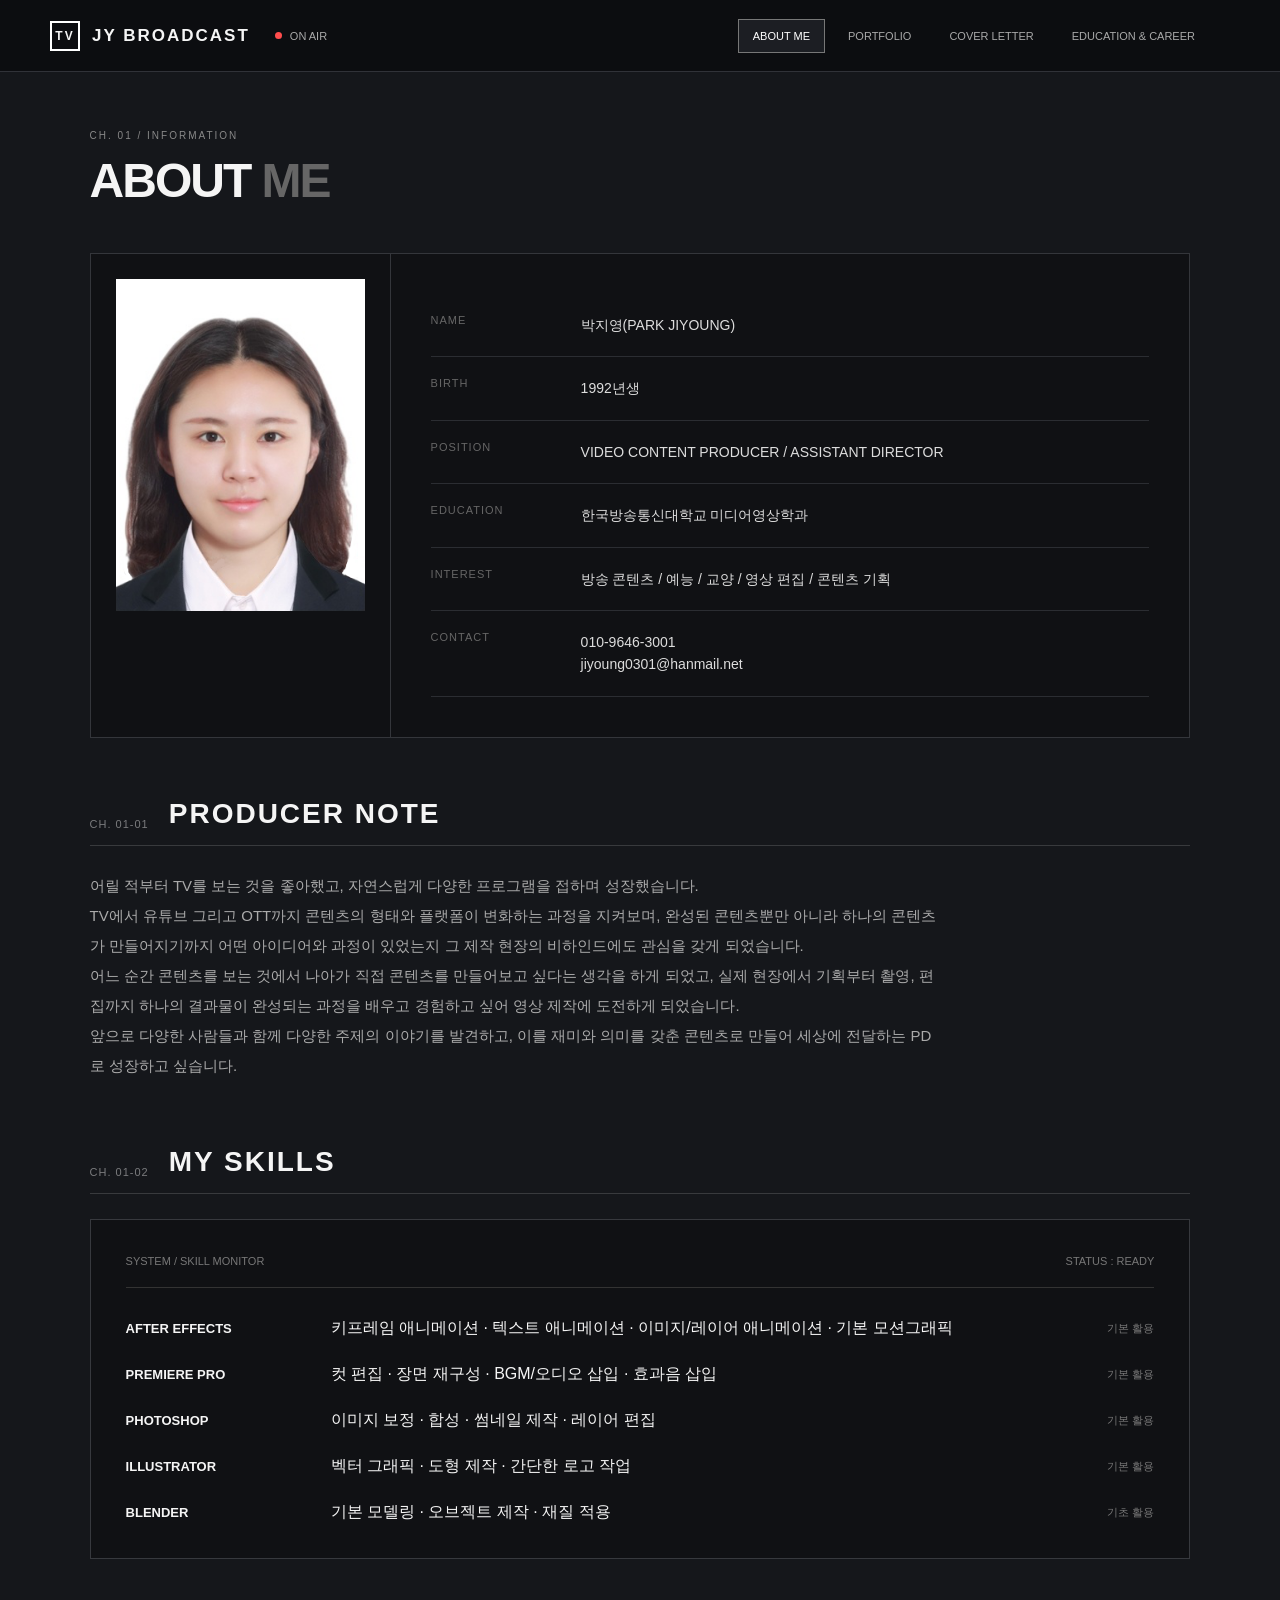
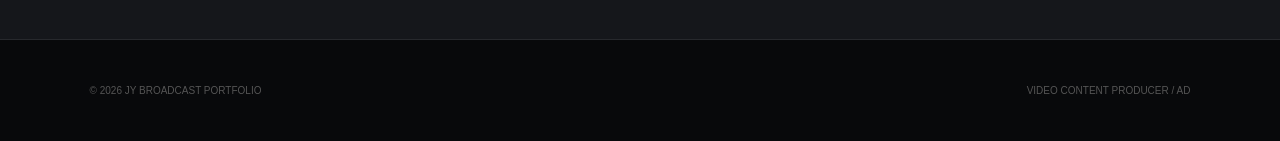
==== commit e9052fb0: "Update index.html" ====
--- a/index.html
+++ b/index.html
@@ -138,7 +138,7 @@
                             </div>
 
                             <div class="info-content">
-                                영상 콘텐츠 제작 / AD
+                                VIDEO CONTENT PRODUCER / ASSISTANT DIRECTOR
                             </div>
 
                         </div>
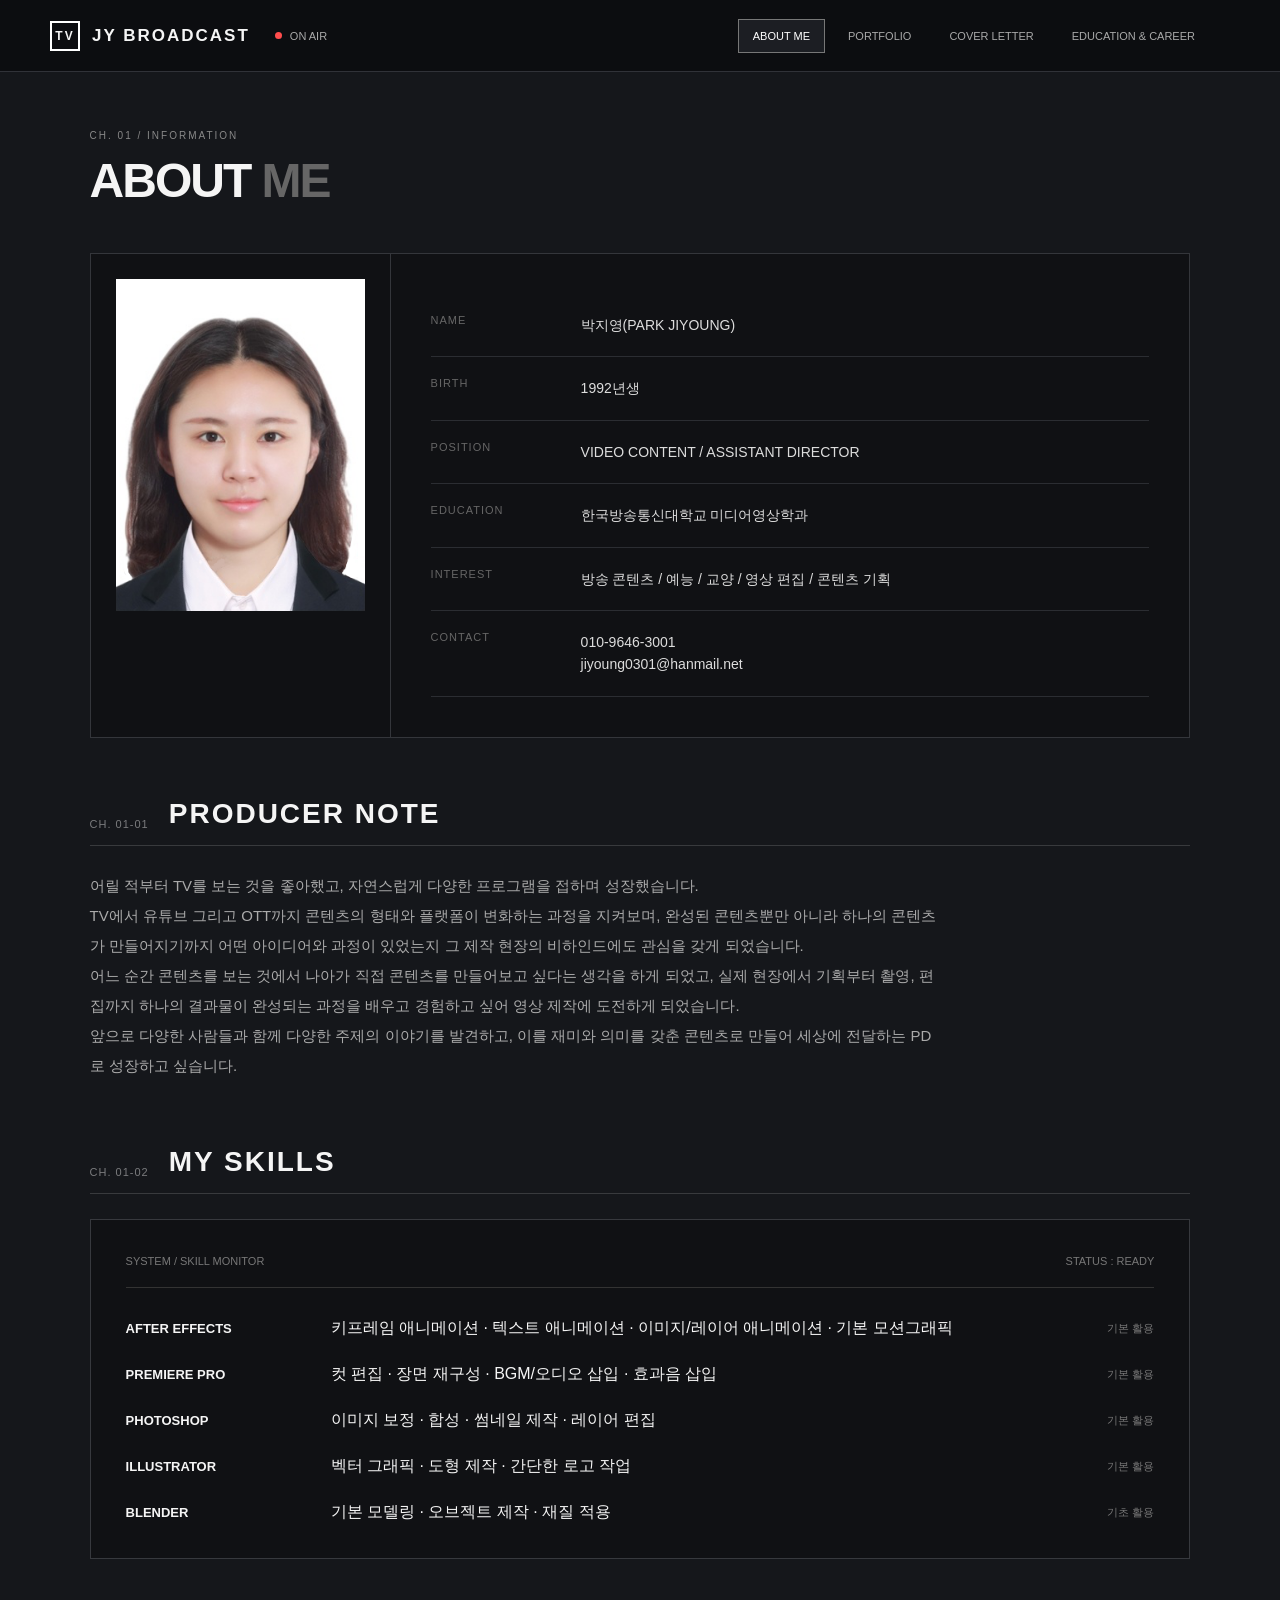
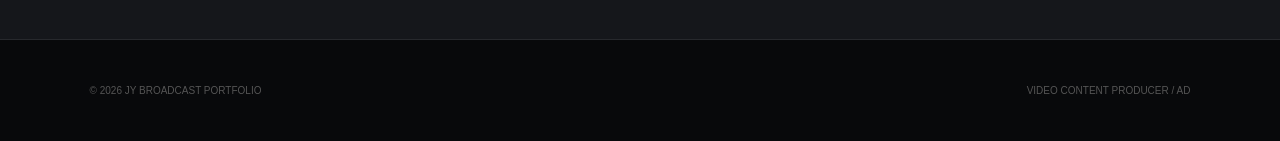
==== commit b5094191: "Update index.html" ====
--- a/index.html
+++ b/index.html
@@ -138,7 +138,7 @@
                             </div>
 
                             <div class="info-content">
-                                VIDEO CONTENT PRODUCER / ASSISTANT DIRECTOR
+                                VIDEO CONTENT / ASSISTANT DIRECTOR
                             </div>
 
                         </div>
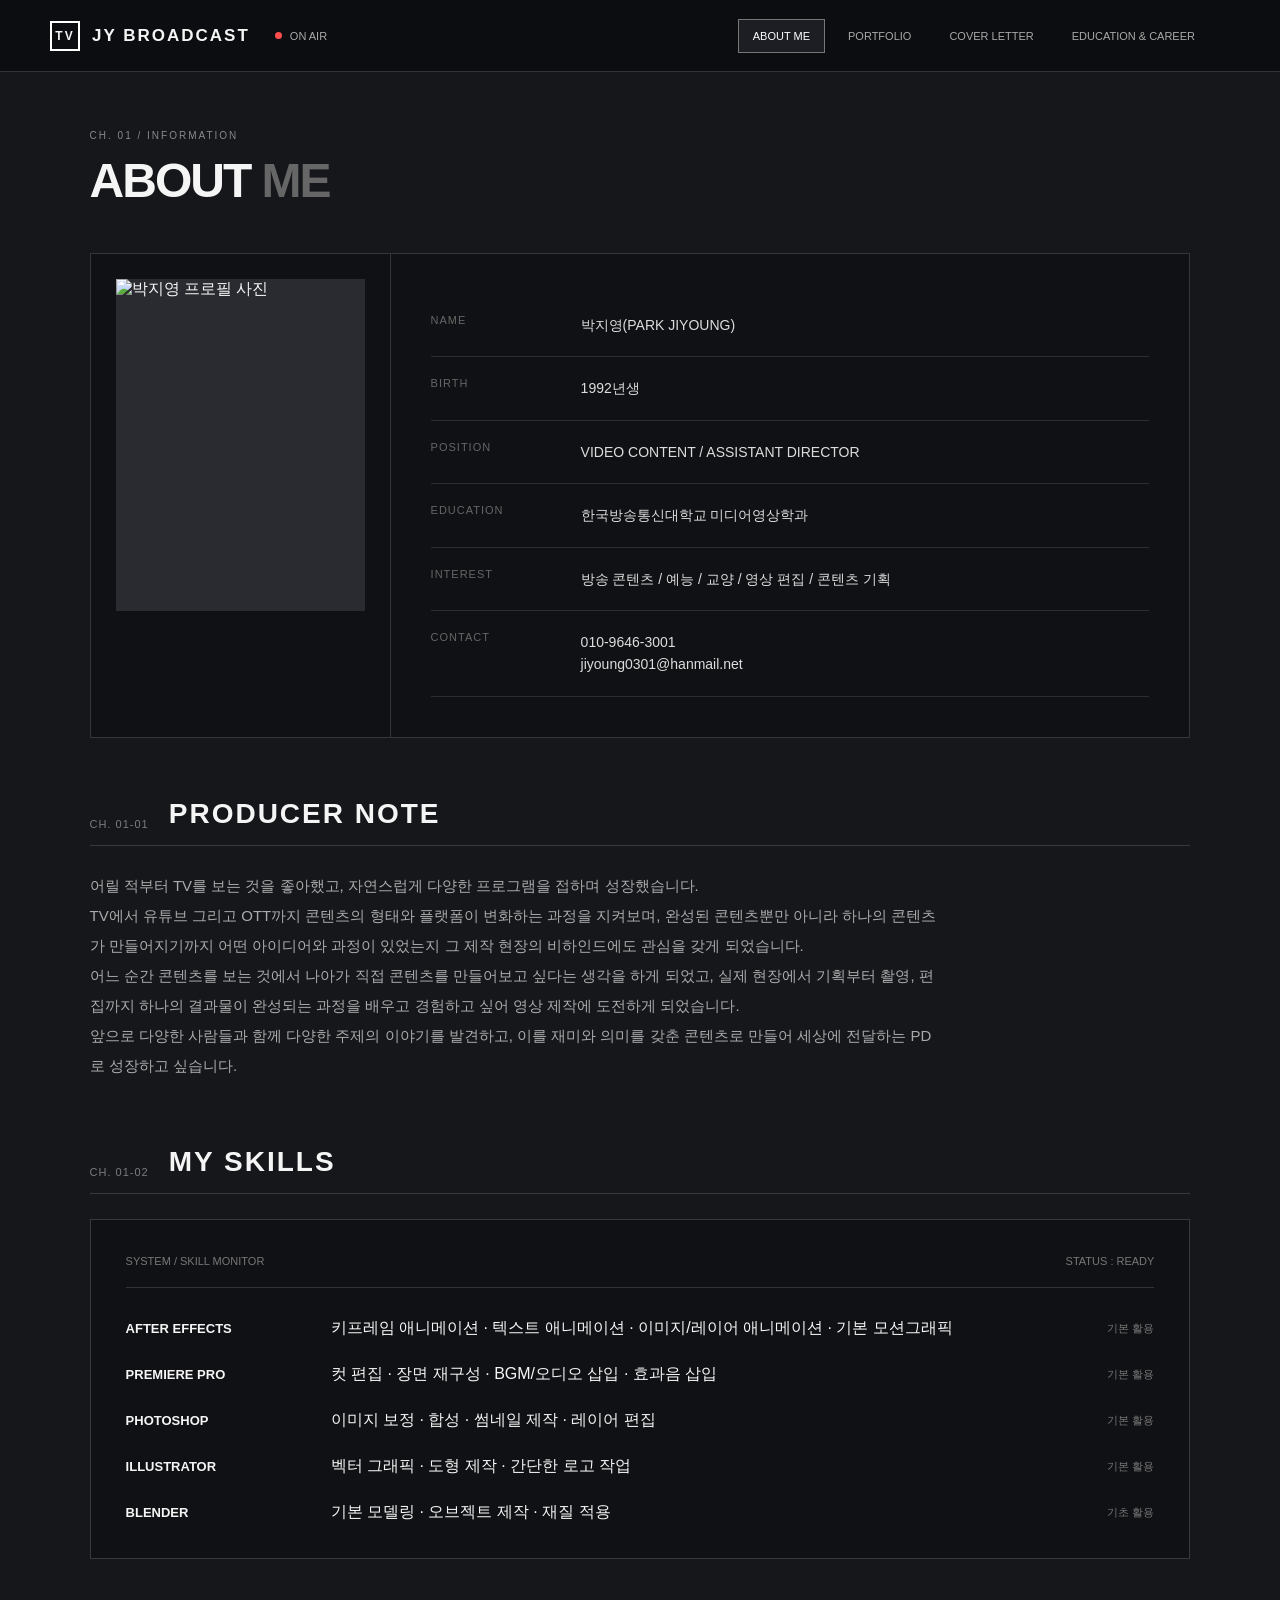
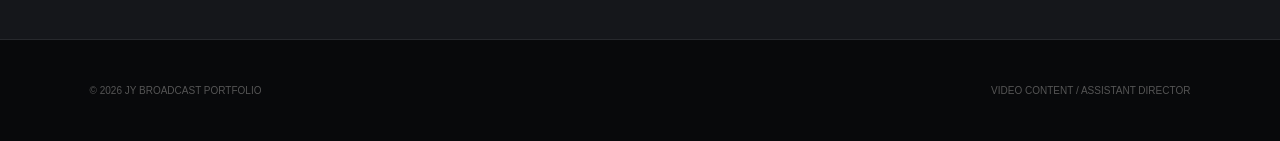
==== commit 22a74eb2: "Add files via upload" ====
--- a/index.html
+++ b/index.html
@@ -7,7 +7,8 @@
 
     <title>ABOUT ME | JY BROADCAST PORTFOLIO</title>
 
-    <link rel="stylesheet" href="style.css">
+    <link rel="stylesheet" href="common.css">
+    <link rel="stylesheet" href="index.css">
 </head>
 
 
@@ -370,15 +371,8 @@
     ========================================= -->
 
     <footer>
-
-        <span>
-            © 2026 JY BROADCAST PORTFOLIO
-        </span>
-
-        <span>
-            VIDEO CONTENT PRODUCER / AD
-        </span>
-
+        <span>© 2026 JY BROADCAST PORTFOLIO</span>
+        <span>VIDEO CONTENT / ASSISTANT DIRECTOR</span>
     </footer>
 
 
@@ -389,4 +383,4 @@
 
 </body>
 
-</html>
+</html>
--- a/common.css
+++ b/common.css
@@ -0,0 +1,436 @@
+/* =========================================================
+   COMMON.CSS
+   JY BROADCAST - PORTFOLIO
+   모든 HTML 파일에 공통으로 사용되는 스타일
+   (리셋, 헤더/네비게이션, 공통 섹션 레이아웃, about-wrapper/about-section
+    - index.html / career.html 공용, 푸터)
+========================================================= */
+
+
+/* =========================================================
+   01. RESET / GLOBAL
+========================================================= */
+
+* {
+    margin: 0;
+    padding: 0;
+    box-sizing: border-box;
+}
+
+html {
+    scroll-behavior: smooth;
+}
+
+body {
+    font-family:
+        Arial,
+        "Noto Sans KR",
+        sans-serif;
+
+    background: #101114;
+    color: #f5f5f5;
+
+    overflow-x: hidden;
+}
+
+a {
+    text-decoration: none;
+    color: inherit;
+}
+
+img {
+    display: block;
+    max-width: 100%;
+}
+
+
+/* =========================================================
+   02. TV SCREEN
+========================================================= */
+
+.tv-screen {
+    width: 100%;
+    min-height: 100vh;
+    background: #101114;
+}
+
+
+/* =========================================================
+   03. HEADER
+========================================================= */
+
+header {
+    position: fixed;
+    top: 0;
+    left: 0;
+
+    width: 100%;
+    height: 72px;
+
+    display: flex;
+    align-items: center;
+
+    padding: 0 50px;
+
+    background: rgba(12, 13, 16, 0.94);
+
+    border-bottom: 1px solid #303238;
+
+    backdrop-filter: blur(12px);
+
+    z-index: 9999;
+}
+
+
+/* =========================================================
+   04. STATION LOGO
+========================================================= */
+
+.station-logo {
+    display: flex;
+    align-items: center;
+
+    gap: 12px;
+
+    font-weight: 800;
+    letter-spacing: 2px;
+    font-size: 17px;
+
+    white-space: nowrap;
+}
+
+.station-icon {
+    width: 30px;
+    height: 30px;
+
+    border: 2px solid #fff;
+
+    display: flex;
+    align-items: center;
+    justify-content: center;
+
+    font-size: 12px;
+}
+
+
+/* =========================================================
+   05. ON AIR
+========================================================= */
+
+.on-air {
+    display: flex;
+    align-items: center;
+
+    gap: 8px;
+
+    margin-right: auto;
+    margin-left: 25px;
+
+    font-size: 11px;
+    color: #aaa;
+}
+
+.on-air-dot {
+    width: 7px;
+    height: 7px;
+
+    border-radius: 50%;
+
+    background: #ff4d4d;
+
+    animation: blink 1.2s infinite;
+}
+
+@keyframes blink {
+
+    0% {
+        opacity: 1;
+    }
+
+    50% {
+        opacity: 0.3;
+    }
+
+    100% {
+        opacity: 1;
+    }
+}
+
+
+/* =========================================================
+   06. NAVIGATION
+========================================================= */
+
+nav {
+    display: flex;
+    align-items: center;
+
+    gap: 8px;
+
+    margin-right: 20px;
+}
+
+nav a {
+    padding: 10px 14px;
+
+    font-size: 11px;
+    color: #aaa;
+
+    border: 1px solid transparent;
+
+    transition: 0.25s ease;
+}
+
+nav a:hover {
+    color: white;
+
+    border-color: #555;
+
+    background: #1c1e23;
+}
+
+nav a.active {
+    color: white;
+
+    border-color: #777;
+
+    background: #1c1e23;
+}
+
+
+/* =========================================================
+   07. COMMON SECTION
+========================================================= */
+
+section {
+    min-height: 100vh;
+
+    padding:
+        125px
+        7%
+        80px;
+}
+
+.section-label {
+    display: inline-block;
+
+    margin-bottom: 12px;
+
+    font-size: 10px;
+
+    letter-spacing: 2px;
+
+    color: #888;
+}
+
+.section-title {
+    margin-bottom: 45px;
+
+    font-size: 48px;
+
+    letter-spacing: -2px;
+}
+
+.section-title span {
+    color: #666;
+}
+
+
+/* =========================================================
+   ABOUT-WRAPPER / ABOUT-SECTION
+   (index.html "ABOUT ME" 페이지와 career.html "EDUCATION & CAREER"
+    페이지에서 공통으로 사용하는 래퍼/서브섹션 스타일)
+========================================================= */
+
+.about-wrapper {
+    max-width: 1200px;
+
+    margin: auto;
+}
+
+.about-section {
+    margin-top: 65px;
+}
+
+.about-section-header {
+    display: flex;
+    align-items: flex-end;
+
+    gap: 20px;
+
+    margin-bottom: 25px;
+
+    padding-bottom: 15px;
+
+    border-bottom:
+        1px solid rgba(255, 255, 255, 0.15);
+}
+
+.about-section-header span {
+    font-size: 11px;
+
+    letter-spacing: 1px;
+
+    opacity: 0.45;
+}
+
+.about-section-header h2 {
+    margin: 0;
+
+    font-size: 28px;
+
+    letter-spacing: 2px;
+}
+
+
+/* =========================================================
+   FOOTER
+========================================================= */
+
+footer {
+    display: flex;
+
+    justify-content: space-between;
+
+    padding:
+        45px 7%;
+
+    border-top:
+        1px solid #27292d;
+
+    background: #08090b;
+
+    font-size: 10px;
+
+    color: #555;
+}
+
+
+/* =========================================================
+   TABLET RESPONSIVE (max-width: 900px)
+   - 헤더 / 네비게이션 / 공통 섹션 / 푸터 / 슬라이더 공통 규칙
+========================================================= */
+
+@media (max-width: 900px) {
+
+    /* HEADER */
+
+    header {
+        padding:
+            0 20px;
+    }
+
+    .station-logo {
+        font-size: 12px;
+    }
+
+    .on-air {
+        display: none;
+    }
+
+    nav {
+        gap: 0;
+
+        margin-right: 0;
+    }
+
+    nav a {
+        padding:
+            7px;
+
+        font-size: 9px;
+    }
+
+
+    /* COMMON SECTION */
+
+    section {
+        padding:
+            105px
+            6%
+            65px;
+    }
+
+    .section-title {
+        margin-bottom: 35px;
+
+        font-size: 40px;
+    }
+
+
+    /* FOOTER */
+
+    footer {
+        flex-direction: column;
+
+        gap: 10px;
+    }
+
+
+    /* SLIDER (portfolio.html에서 사용, 공통 반응형 규칙) */
+
+    .slider-arrow {
+        width: 36px;
+        height: 36px;
+
+        font-size: 25px;
+
+        opacity: 1;
+    }
+
+    .slider-prev {
+        left: 8px;
+    }
+
+    .slider-next {
+        right: 8px;
+    }
+
+    .slider-counter {
+        right: 10px;
+        bottom: 8px;
+    }
+
+}
+
+
+/* =========================================================
+   SMALL MOBILE RESPONSIVE (max-width: 600px)
+========================================================= */
+
+@media (max-width: 600px) {
+
+    /* HEADER */
+
+    header {
+        height: 62px;
+    }
+
+    .station-icon {
+        width: 26px;
+        height: 26px;
+
+        font-size: 10px;
+    }
+
+    .station-logo {
+        gap: 7px;
+
+        font-size: 10px;
+    }
+
+    nav a {
+        padding:
+            6px 5px;
+
+        font-size: 8px;
+    }
+
+
+    /* COMMON (범용 히어로 타이틀 - 예비 스타일) */
+
+    .hero-title {
+        font-size: 48px;
+    }
+
+}
--- a/index.css
+++ b/index.css
@@ -0,0 +1,288 @@
+/* =========================================================
+   INDEX.CSS
+   JY BROADCAST - PORTFOLIO
+   index.html (ABOUT ME 페이지) 전용 스타일
+   - 프로필 카드 / 기본정보 / PRODUCER NOTE / SKILLS
+   ※ header/nav/footer/section 공통 스타일, about-wrapper,
+     about-section 은 common.css 참고
+========================================================= */
+
+
+/* =========================================================
+   08. ABOUT
+========================================================= */
+
+#about {
+    background: #15171b;
+}
+
+
+/* =========================================================
+   09. PROFILE CARD
+========================================================= */
+
+.broadcast-card {
+    display: grid;
+
+    grid-template-columns:
+        300px
+        1fr;
+
+    min-height: 420px;
+
+    border: 1px solid #34363b;
+
+    background: #101114;
+}
+
+.profile {
+    display: flex;
+
+    flex-direction: column;
+
+    justify-content: space-between;
+
+    padding: 25px;
+
+    border-right: 1px solid #34363b;
+}
+
+.profile-photo {
+    width: 100%;
+
+    aspect-ratio: 3 / 4;
+
+    display: flex;
+    align-items: center;
+    justify-content: center;
+
+    overflow: hidden;
+
+    background: #292b30;
+}
+
+.profile-photo img {
+    width: 100%;
+    height: 100%;
+
+    object-fit: cover;
+}
+
+.profile-card {
+    margin-bottom: 60px;
+}
+
+
+/* =========================================================
+   10. BASIC INFORMATION
+========================================================= */
+
+.broadcast-info {
+    padding: 40px;
+}
+
+.info-row {
+    display: grid;
+
+    grid-template-columns:
+        150px
+        1fr;
+
+    padding: 20px 0;
+
+    border-bottom: 1px solid #2b2d32;
+}
+
+.info-label {
+    font-size: 11px;
+
+    letter-spacing: 1px;
+
+    color: #666;
+}
+
+.info-content {
+    font-size: 14px;
+
+    line-height: 1.6;
+
+    color: #ddd;
+}
+
+
+/* =========================================================
+   12. PRODUCER NOTE
+========================================================= */
+
+.about-intro {
+    margin-top: 20px;
+}
+
+.intro-text {
+    max-width: 850px;
+
+    font-size: 15px;
+
+    line-height: 2;
+
+    color: #aaa;
+}
+
+.intro-text p + p {
+    margin-top: 18px;
+}
+
+
+/* =========================================================
+   13. SKILLS
+========================================================= */
+
+.skill-console {
+    padding: 35px;
+
+    border: 1px solid #37393e;
+
+    background: #101114;
+}
+
+.console-header {
+    display: flex;
+    justify-content: space-between;
+
+    padding-bottom: 20px;
+
+    margin-bottom: 30px;
+
+    border-bottom: 1px solid #333;
+
+    font-size: 11px;
+
+    color: #777;
+}
+
+.skill-item {
+    display: grid;
+
+    grid-template-columns:
+        180px
+        1fr
+        70px;
+
+    align-items: center;
+
+    gap: 25px;
+
+    margin-bottom: 25px;
+}
+
+.skill-item:last-child {
+    margin-bottom: 0;
+}
+
+.skill-name {
+    font-size: 13px;
+
+    font-weight: 700;
+}
+
+.signal {
+    height: 12px;
+
+    display: flex;
+
+    gap: 3px;
+}
+
+.signal span {
+    flex: 1;
+
+    background: #333;
+}
+
+.signal span.active {
+    background: #eee;
+}
+
+.skill-level {
+    text-align: right;
+
+    font-size: 11px;
+
+    color: #777;
+}
+
+
+/* =========================================================
+   TABLET RESPONSIVE (max-width: 900px)
+========================================================= */
+
+@media (max-width: 900px) {
+
+    /* ABOUT */
+
+    .broadcast-card {
+        grid-template-columns:
+            1fr;
+    }
+
+    .profile {
+        border-right: none;
+
+        border-bottom:
+            1px solid #34363b;
+    }
+
+    .profile-photo {
+        max-width: 200px;
+    }
+
+    .broadcast-info {
+        padding: 25px;
+    }
+
+    .info-row {
+        grid-template-columns:
+            100px
+            1fr;
+    }
+
+
+    /* SKILLS */
+
+    .skill-item {
+        grid-template-columns:
+            110px
+            1fr
+            45px;
+
+        gap: 10px;
+    }
+
+}
+
+
+/* =========================================================
+   SMALL MOBILE RESPONSIVE (max-width: 600px)
+========================================================= */
+
+@media (max-width: 600px) {
+
+    /* SKILLS */
+
+    .skill-console {
+        padding: 20px;
+    }
+
+    .console-header {
+        font-size: 9px;
+    }
+
+    .skill-name {
+        font-size: 10px;
+    }
+
+    .skill-level {
+        font-size: 9px;
+    }
+
+}
